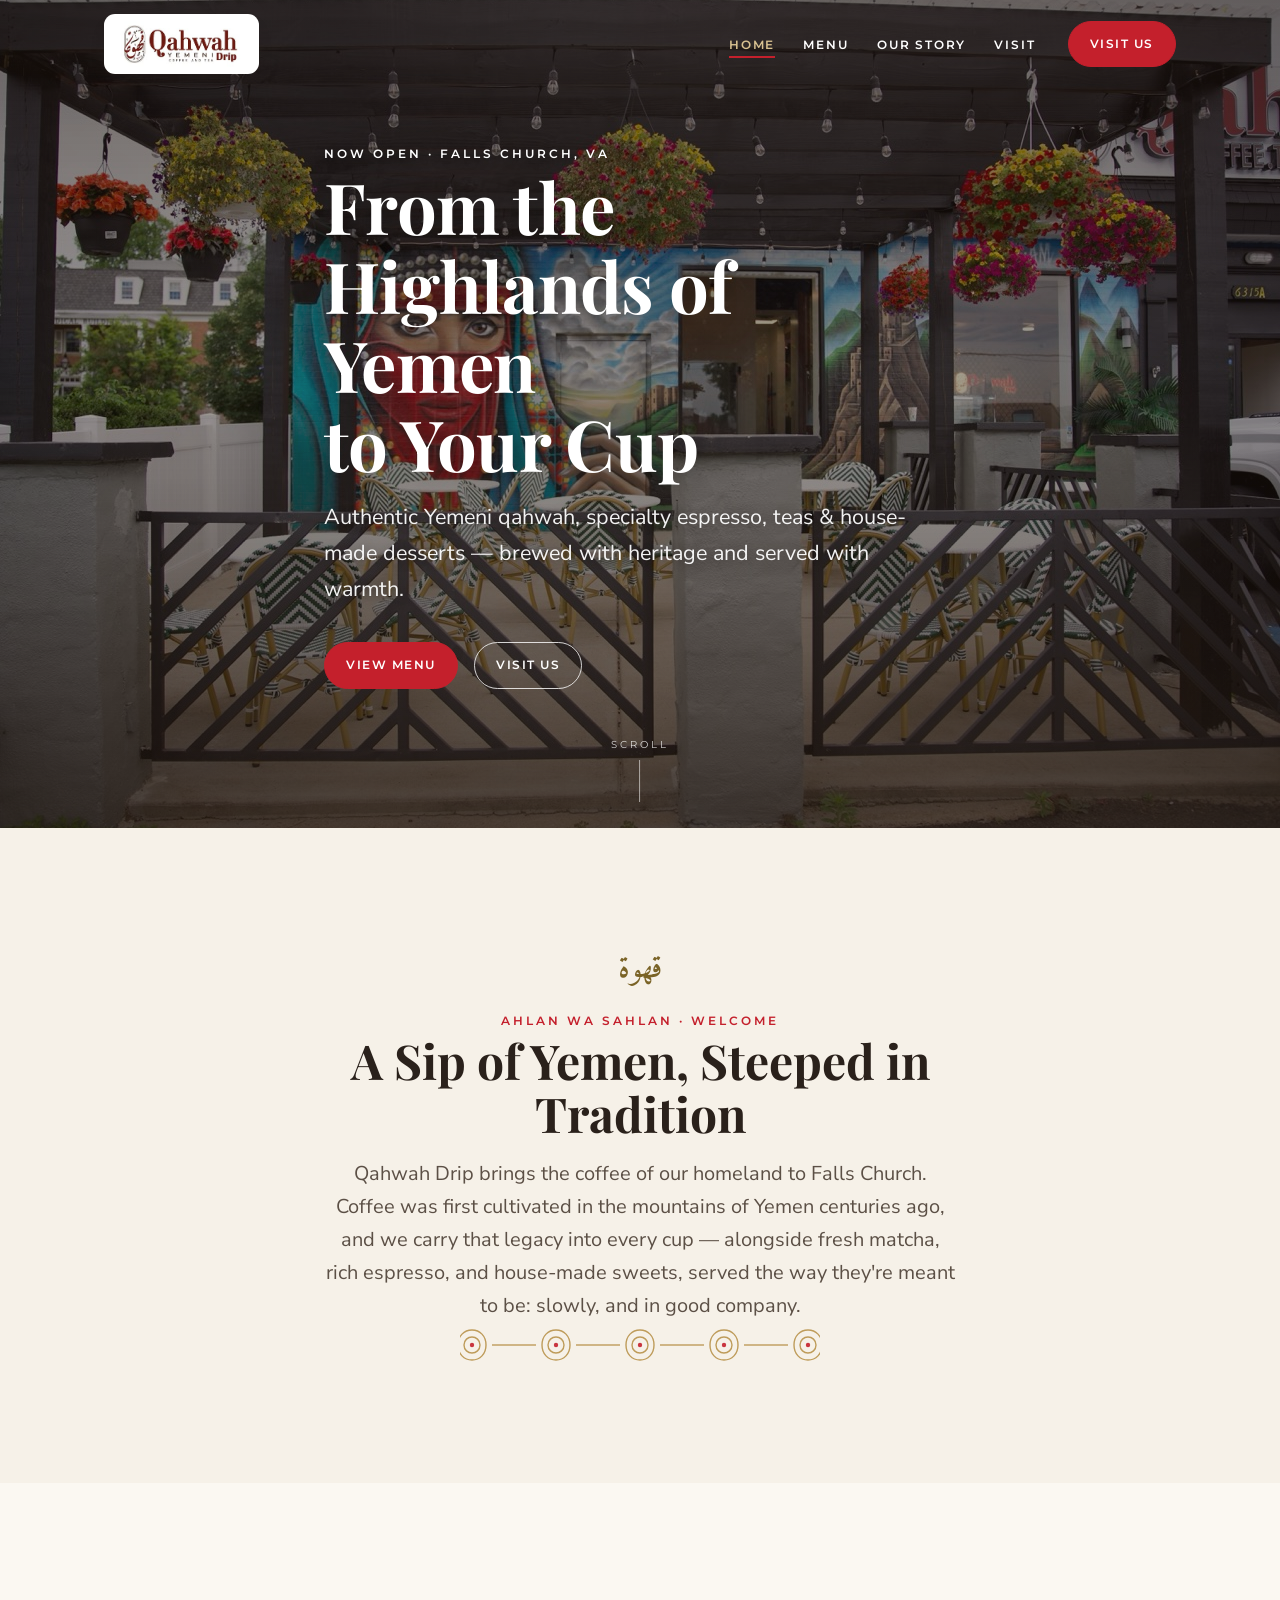
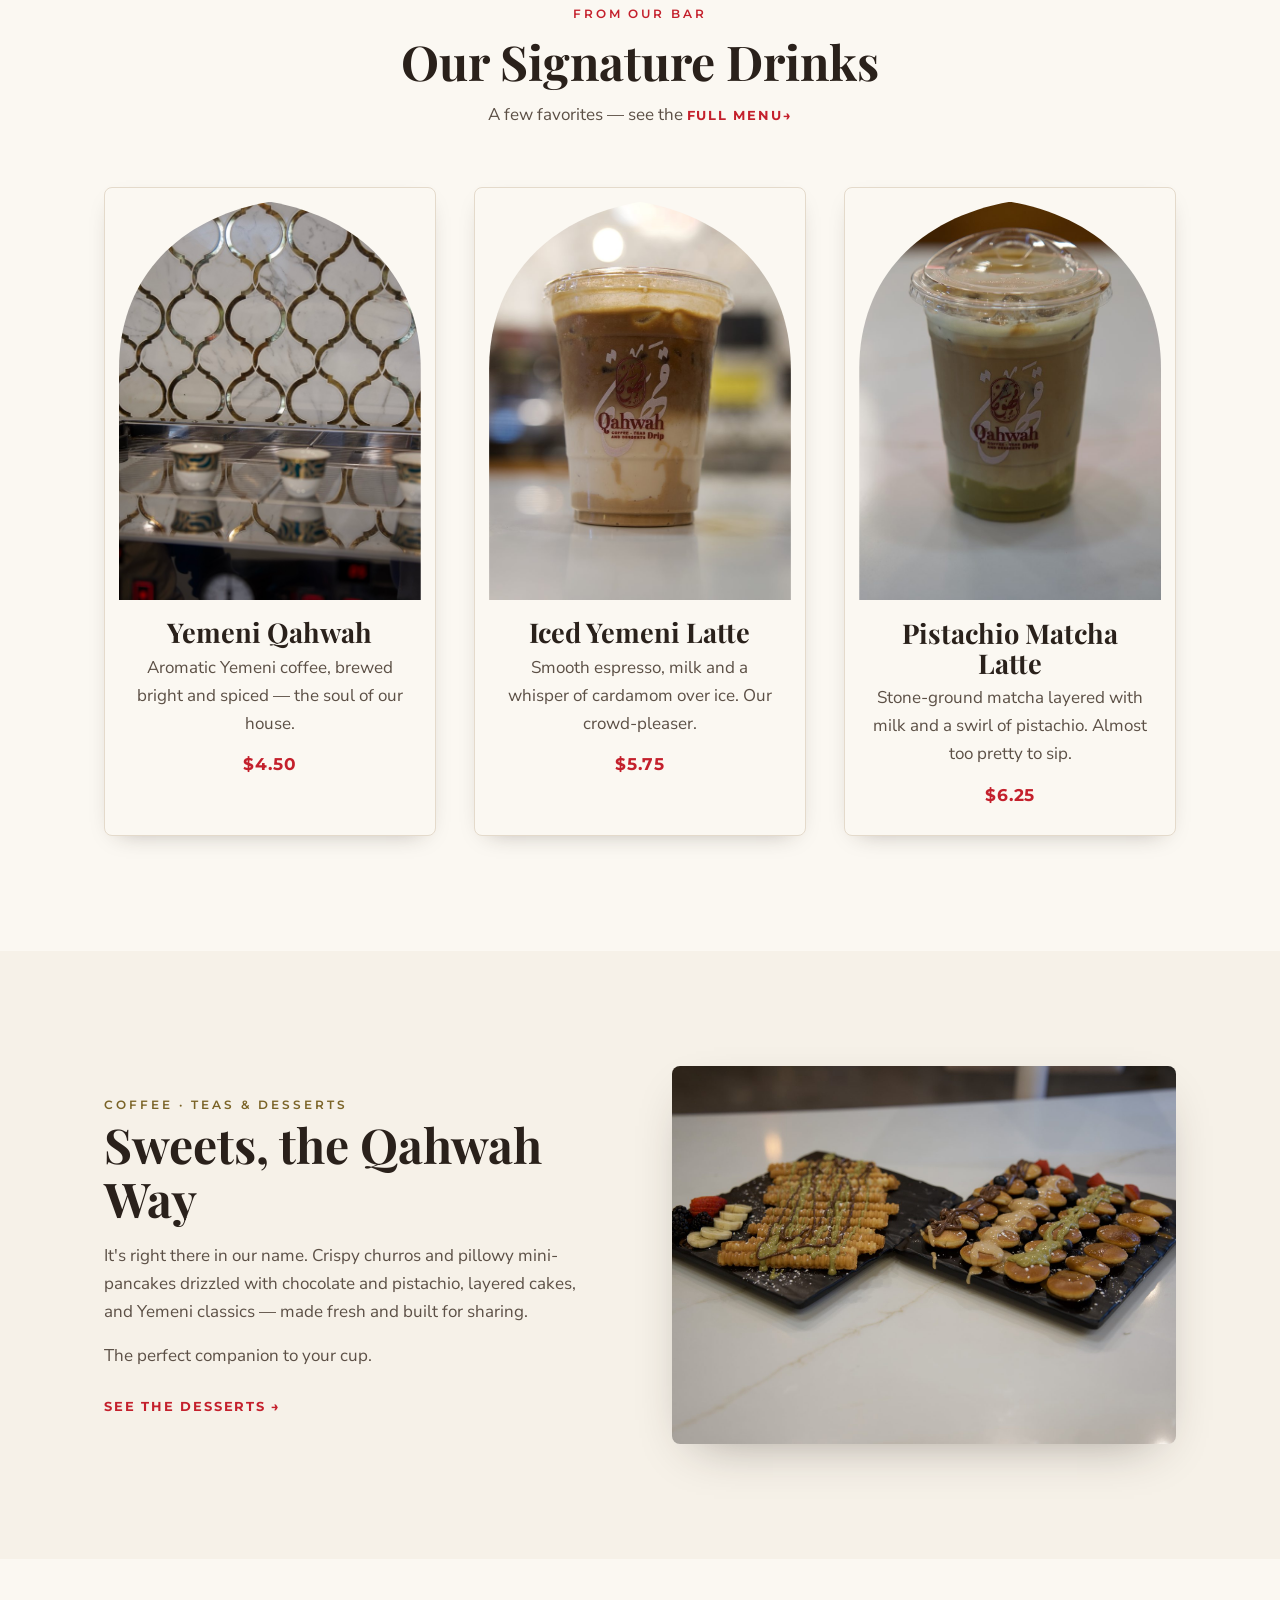
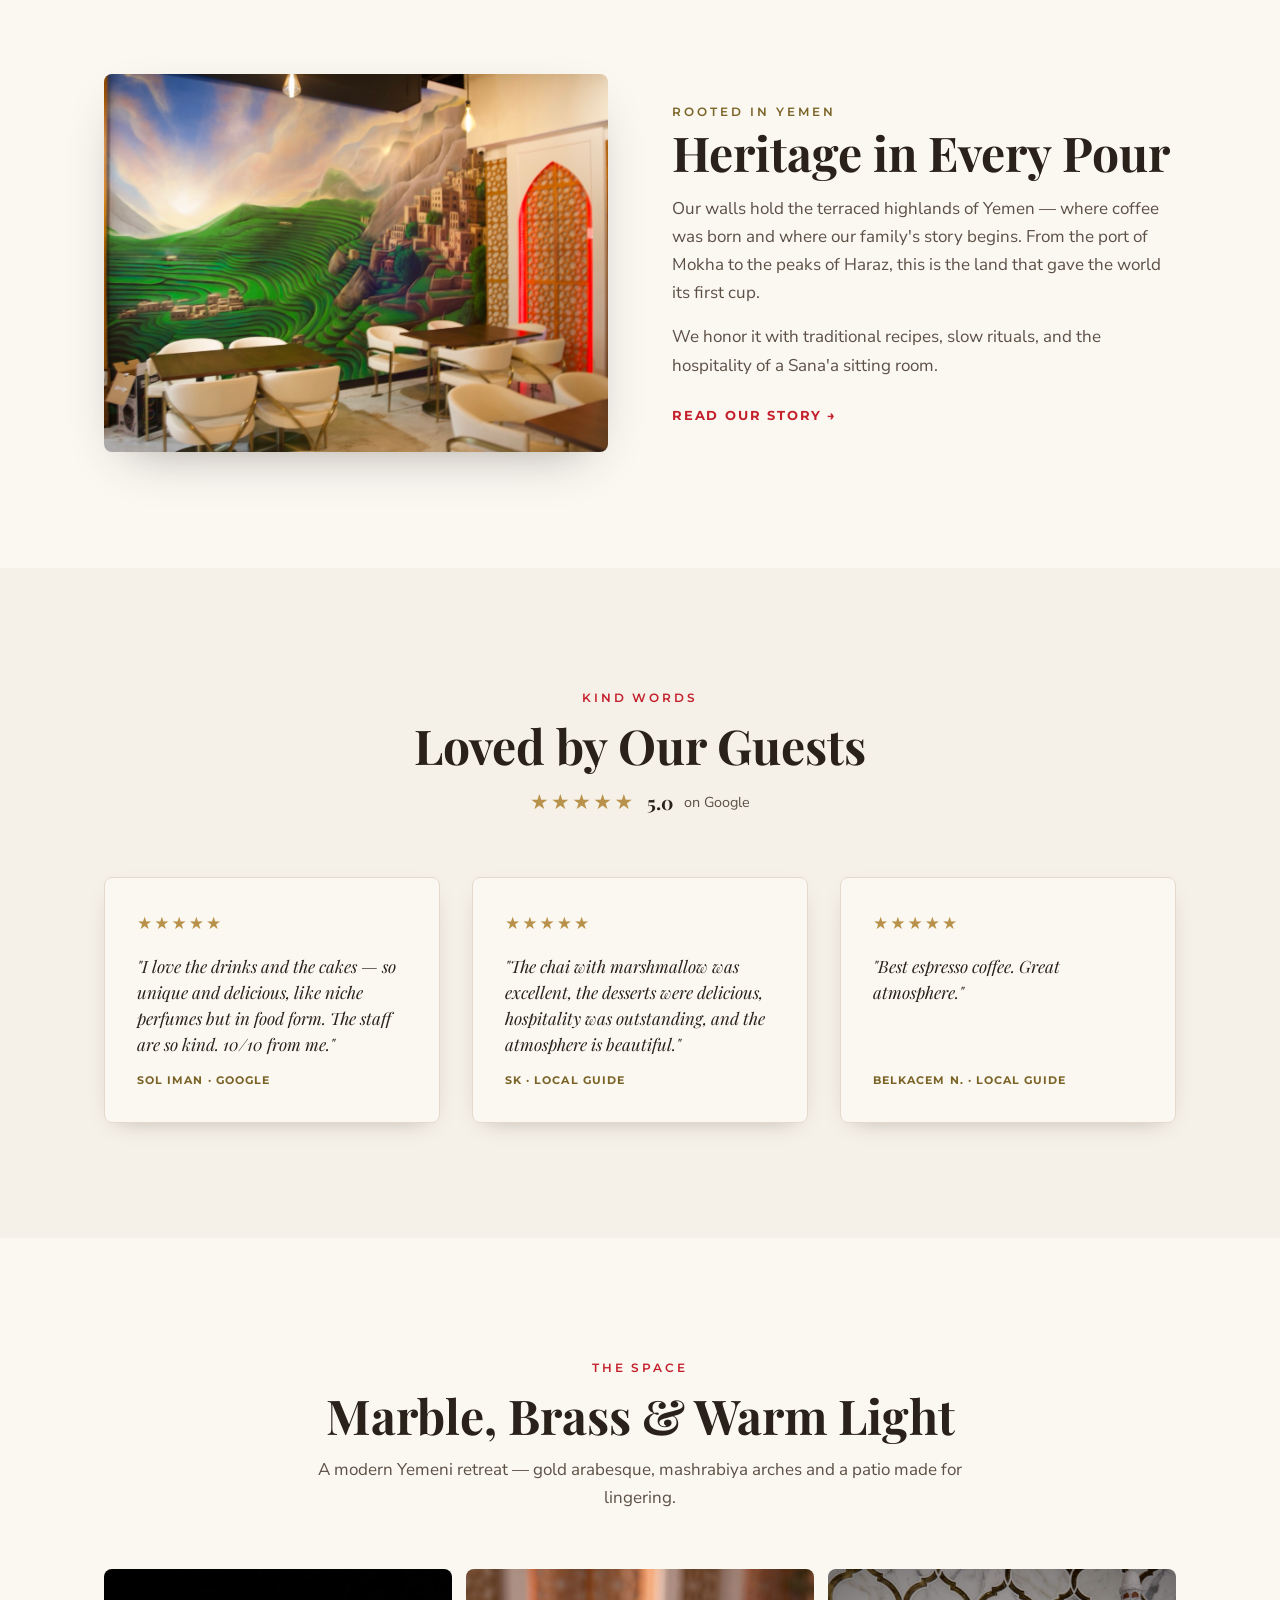
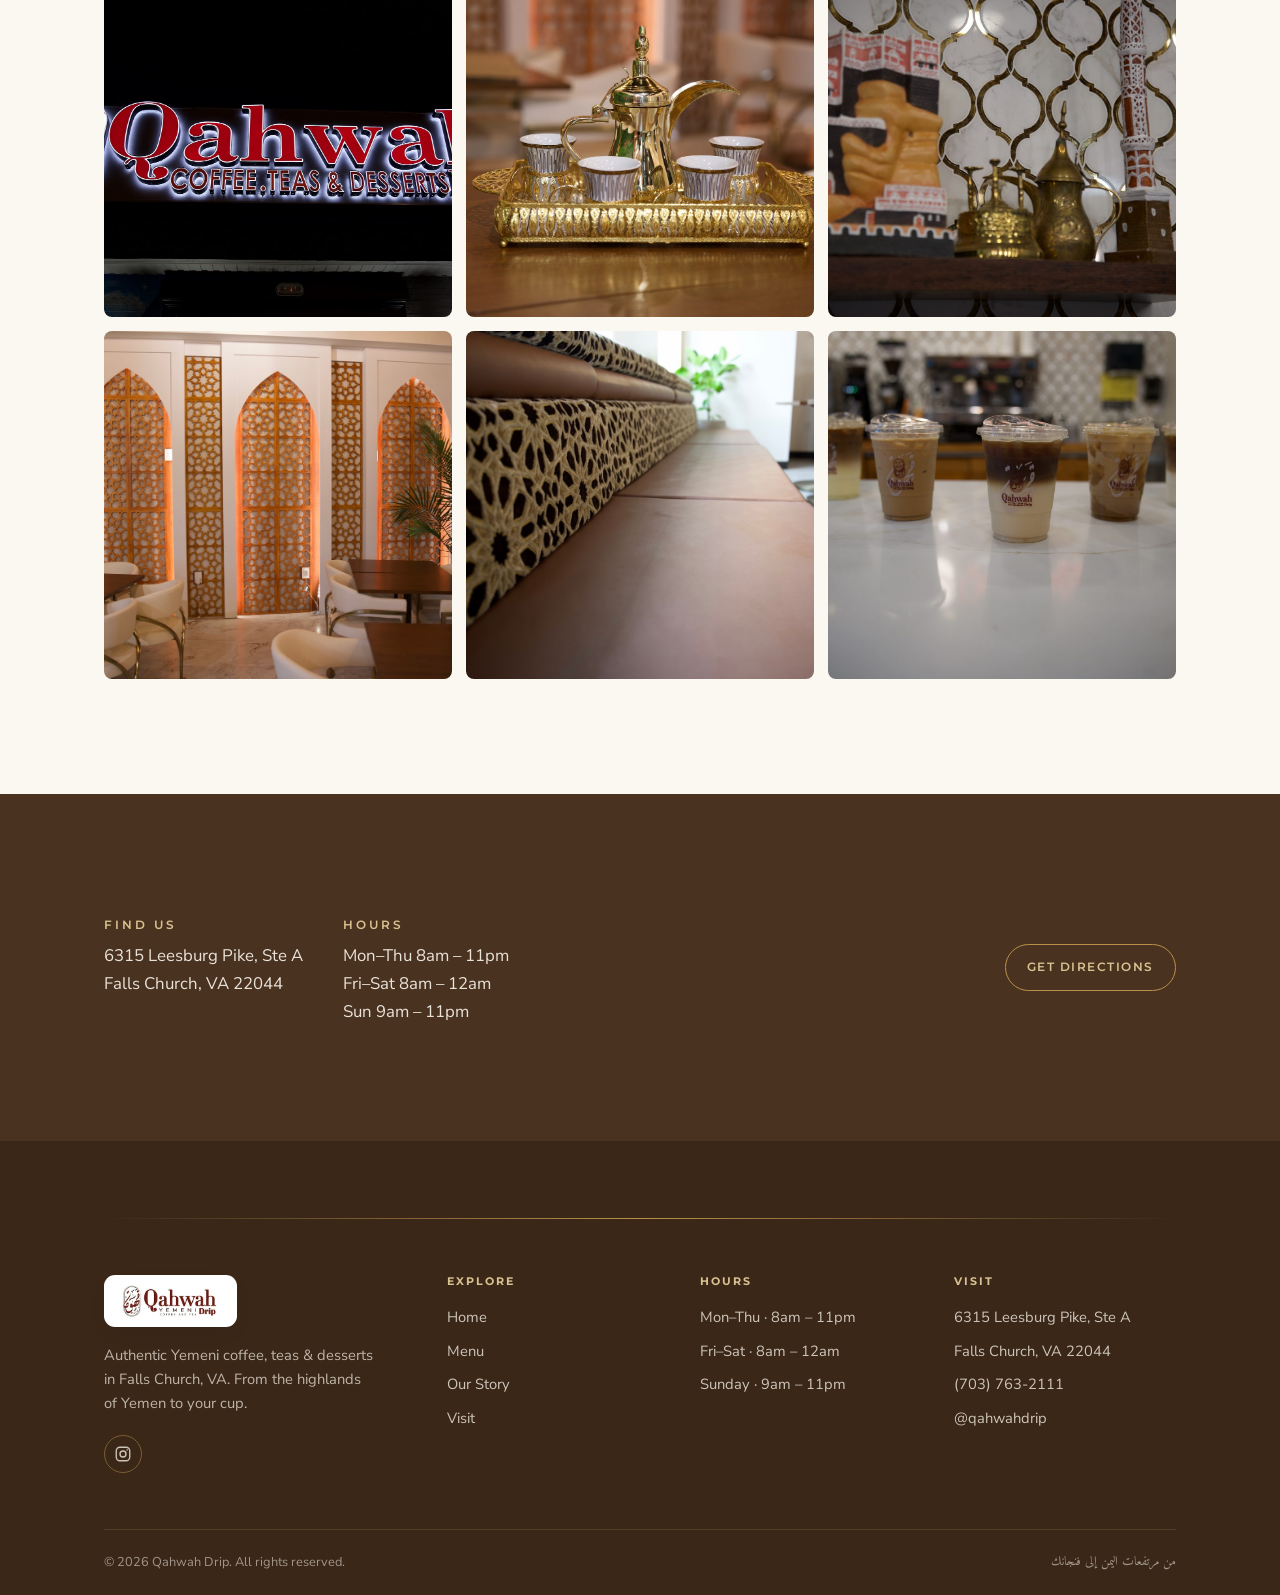
==== site/public/index.html @ 57fdcdf5 "SEO + AI-findability: JSON-LD (CafeOrCoffeeShop + reviews), OG/Twitter cards, sitemap.xml, robots.tx" ====
<!DOCTYPE html>
<html lang="en">
<head>
  <meta charset="UTF-8" />
  <meta name="viewport" content="width=device-width, initial-scale=1.0" />
  <title>Qahwah Drip — Authentic Yemeni Coffee · Falls Church, VA</title>
  <meta name="description" content="Qahwah Drip is an authentic Yemeni coffee house in Falls Church, VA — qahwah, qishr, specialty espresso, matcha, teas, and house-made desserts. Now open. Dine-in & takeout." />
  <link rel="canonical" href="https://qahwahdrip.com/" />
  <meta name="robots" content="index, follow, max-image-preview:large, max-snippet:-1" />
  <meta name="author" content="Qahwah Drip" />
  <meta name="theme-color" content="#C4202C" />
  <meta name="geo.region" content="US-VA" />
  <meta name="geo.placename" content="Falls Church" />
  <meta name="geo.position" content="38.870886;-77.155263" />
  <meta name="ICBM" content="38.870886, -77.155263" />
  <meta property="og:type" content="website" />
  <meta property="og:site_name" content="Qahwah Drip" />
  <meta property="og:locale" content="en_US" />
  <meta property="og:title" content="Qahwah Drip — Authentic Yemeni Coffee · Falls Church, VA" />
  <meta property="og:description" content="Authentic Yemeni qahwah, specialty espresso, matcha, teas and house-made desserts. Now open in Falls Church, VA — dine-in & takeout." />
  <meta property="og:url" content="https://qahwahdrip.com/" />
  <meta property="og:image" content="https://qahwahdrip.com/images/og-cover.jpg" />
  <meta property="og:image:width" content="1200" />
  <meta property="og:image:height" content="630" />
  <meta property="og:image:alt" content="Qahwah Drip — authentic Yemeni coffee, Falls Church, VA" />
  <meta name="twitter:card" content="summary_large_image" />
  <meta name="twitter:title" content="Qahwah Drip — Authentic Yemeni Coffee · Falls Church, VA" />
  <meta name="twitter:description" content="Authentic Yemeni qahwah, espresso, matcha, teas & house-made desserts. Now open in Falls Church, VA." />
  <meta name="twitter:image" content="https://qahwahdrip.com/images/og-cover.jpg" />
  <meta name="twitter:image:alt" content="Qahwah Drip — authentic Yemeni coffee, Falls Church, VA" />
  <link rel="manifest" href="site.webmanifest" />
  <link rel="apple-touch-icon" href="images/apple-touch-icon.png" />
  <script type="application/ld+json">
{
  "@type": "CafeOrCoffeeShop",
  "@id": "https://qahwahdrip.com/#business",
  "name": "Qahwah Drip",
  "alternateName": "Qahwah Drip — Coffee, Teas and Desserts",
  "description": "Authentic Yemeni coffee house in Falls Church, VA serving qahwah, qishr, specialty espresso, matcha, teas and house-made desserts.",
  "url": "https://qahwahdrip.com/",
  "image": [
    "https://qahwahdrip.com/images/og-cover.jpg",
    "https://qahwahdrip.com/images/new-latte.jpg",
    "https://qahwahdrip.com/images/exterior-mural.jpg"
  ],
  "logo": "https://qahwahdrip.com/images/icon-512.png",
  "telephone": "+1-703-763-2111",
  "priceRange": "$$",
  "servesCuisine": [
    "Yemeni",
    "Coffee",
    "Tea",
    "Desserts"
  ],
  "currenciesAccepted": "USD",
  "address": {
    "@type": "PostalAddress",
    "streetAddress": "6315 Leesburg Pike, Ste A",
    "addressLocality": "Falls Church",
    "addressRegion": "VA",
    "postalCode": "22044",
    "addressCountry": "US"
  },
  "geo": {
    "@type": "GeoCoordinates",
    "latitude": 38.870886,
    "longitude": -77.155263
  },
  "hasMap": "https://www.google.com/maps/place/Qahwah+drip/@38.870886,-77.1552632,17z",
  "openingHoursSpecification": [
    {
      "@type": "OpeningHoursSpecification",
      "dayOfWeek": [
        "Monday",
        "Tuesday",
        "Wednesday",
        "Thursday"
      ],
      "opens": "08:00",
      "closes": "23:00"
    },
    {
      "@type": "OpeningHoursSpecification",
      "dayOfWeek": [
        "Friday",
        "Saturday"
      ],
      "opens": "08:00",
      "closes": "24:00"
    },
    {
      "@type": "OpeningHoursSpecification",
      "dayOfWeek": "Sunday",
      "opens": "09:00",
      "closes": "23:00"
    }
  ],
  "sameAs": [
    "https://www.instagram.com/qahwahdrip/"
  ],
  "hasMenu": "https://qahwahdrip.com/menu.html",
  "acceptsReservations": false,
  "areaServed": [
    "Falls Church, VA",
    "Arlington, VA",
    "Bailey's Crossroads, VA",
    "Washington, DC metro area"
  ],
  "aggregateRating": {
    "@type": "AggregateRating",
    "ratingValue": "5.0",
    "reviewCount": "4",
    "bestRating": "5"
  },
  "review": [
    {
      "@type": "Review",
      "author": {
        "@type": "Person",
        "name": "Sol Iman"
      },
      "reviewRating": {
        "@type": "Rating",
        "ratingValue": "5",
        "bestRating": "5"
      },
      "reviewBody": "I love the drinks and the cakes — so unique and delicious, like niche perfumes but in food form. The staff are so kind. 10/10 from me."
    },
    {
      "@type": "Review",
      "author": {
        "@type": "Person",
        "name": "SK"
      },
      "reviewRating": {
        "@type": "Rating",
        "ratingValue": "5",
        "bestRating": "5"
      },
      "reviewBody": "The chai with marshmallow was excellent, the desserts were delicious, hospitality was outstanding, and the atmosphere is beautiful."
    },
    {
      "@type": "Review",
      "author": {
        "@type": "Person",
        "name": "Belkacem N."
      },
      "reviewRating": {
        "@type": "Rating",
        "ratingValue": "5",
        "bestRating": "5"
      },
      "reviewBody": "Best espresso coffee. Great atmosphere."
    }
  ],
  "@context": "https://schema.org"
}
  </script>
  <link rel="preconnect" href="https://fonts.googleapis.com">
  <link rel="preconnect" href="https://fonts.gstatic.com" crossorigin>
  <link href="https://fonts.googleapis.com/css2?family=Playfair+Display:ital,wght@0,500;0,700;0,800;1,500&family=Nunito+Sans:wght@400;600;700&family=Montserrat:wght@600;700&family=Amiri:wght@400;700&display=swap" rel="stylesheet">
  <link rel="icon" type="image/png" href="images/favicon.png" />
  <link rel="stylesheet" href="css/styles.css" />
</head>
<body>
  <a class="skip-link" href="#main">Skip to content</a>

  <!-- arch clip-path -->
  <svg width="0" height="0" aria-hidden="true" style="position:absolute">
    <defs>
      <clipPath id="archClip" clipPathUnits="objectBoundingBox">
        <path d="M0,1 L0,0.42 C0,0.19 0.2,0.04 0.5,0 C0.8,0.04 1,0.19 1,0.42 L1,1 Z" />
      </clipPath>
    </defs>
  </svg>

  <header class="site-header">
    <div class="container site-header__inner">
      <a class="brand" href="index.html" aria-label="Qahwah Drip home">
        <img class="brand-logo" src="images/logo.png" alt="Qahwah Drip — Yemeni Coffee and Tea" />
      </a>
      <nav class="nav" aria-label="Primary">
        <button class="nav__toggle" aria-label="Open menu" aria-expanded="false" aria-controls="primary-nav"><span></span><span></span><span></span></button>
        <ul class="nav__links" id="primary-nav">
          <li><a href="index.html" aria-current="page">Home</a></li>
          <li><a href="menu.html">Menu</a></li>
          <li><a href="story.html">Our Story</a></li>
          <li><a href="visit.html">Visit</a></li>
        </ul>
        <a class="btn btn--primary" href="visit.html">Visit Us</a>
      </nav>
    </div>
  </header>
  <div class="nav-scrim"></div>

  <main id="main" tabindex="-1">
    <!-- Hero -->
    <section class="hero">
      <div class="hero__media"><img src="images/exterior-mural.jpg" alt="Qahwah Drip's covered patio with a Yemeni mural of a woman in a red veil beside a mountain village" /></div>
      <div class="container hero__content">
        <span class="kicker kicker--light">Now Open · Falls Church, VA</span>
        <h1>From the Highlands of Yemen<br>to Your Cup</h1>
        <p>Authentic Yemeni qahwah, specialty espresso, teas &amp; house-made desserts — brewed with heritage and served with warmth.</p>
        <div class="hero__actions">
          <a class="btn btn--primary" href="menu.html">View Menu</a>
          <a class="btn btn--light" href="visit.html">Visit Us</a>
        </div>
      </div>
      <div class="scrollcue">Scroll</div>
    </section>

    <!-- Intro -->
    <section class="section section--marble">
      <div class="container intro reveal">
        <span class="arabic" lang="ar" dir="rtl">قهوة</span>
        <span class="kicker">Ahlan wa Sahlan · Welcome</span>
        <h2>A Sip of Yemen, Steeped in Tradition</h2>
        <p class="lede">Qahwah Drip brings the coffee of our homeland to Falls Church. Coffee was first cultivated in the mountains of Yemen centuries ago, and we carry that legacy into every cup — alongside fresh matcha, rich espresso, and house-made sweets, served the way they're meant to be: slowly, and in good company.</p>
        <hr class="divider divider--center" />
      </div>
    </section>

    <!-- Signature drinks -->
    <section class="section section--linen">
      <div class="container">
        <div class="sec-head reveal">
          <span class="kicker">From Our Bar</span>
          <h2>Our Signature Drinks</h2>
          <p>A few favorites — see the <a class="textlink" href="menu.html" style="display:inline">full menu</a></p>
        </div>
        <div class="cards">
          <article class="card reveal">
            <div class="card__media"><img class="arch" src="images/qahwah-cups.jpg" alt="Traditional handleless Yemeni qahwah cups on the brass-lattice marble wall" /></div>
            <div class="card__body">
              <h3>Yemeni Qahwah</h3>
              <p>Aromatic Yemeni coffee, brewed bright and spiced — the soul of our house.</p>
              <div class="card__price">$4.50</div>
            </div>
          </article>
          <article class="card reveal">
            <div class="card__media"><img class="arch" src="images/new-latte.jpg" alt="Iced Yemeni latte in a Qahwah Drip cup at the espresso bar" /></div>
            <div class="card__body">
              <h3>Iced Yemeni Latte</h3>
              <p>Smooth espresso, milk and a whisper of cardamom over ice. Our crowd-pleaser.</p>
              <div class="card__price">$5.75</div>
            </div>
          </article>
          <article class="card reveal">
            <div class="card__media"><img class="arch" src="images/new-matcha.jpg" alt="Layered iced pistachio matcha latte in a Qahwah Drip cup" /></div>
            <div class="card__body">
              <h3>Pistachio Matcha Latte</h3>
              <p>Stone-ground matcha layered with milk and a swirl of pistachio. Almost too pretty to sip.</p>
              <div class="card__price">$6.25</div>
            </div>
          </article>
        </div>
      </div>
    </section>

    <!-- Desserts feature -->
    <section class="section section--marble">
      <div class="container split split--reverse">
        <div class="split__media framed reveal"><img src="images/dessert-spread.jpg" alt="Crispy churros and mini Yemeni pancakes drizzled with chocolate and pistachio, with fresh fruit" /></div>
        <div class="split__body reveal">
          <span class="kicker kicker--brass">Coffee · Teas &amp; Desserts</span>
          <h2>Sweets, the Qahwah Way</h2>
          <p>It's right there in our name. Crispy churros and pillowy mini-pancakes drizzled with chocolate and pistachio, layered cakes, and Yemeni classics — made fresh and built for sharing.</p>
          <p>The perfect companion to your cup.</p>
          <a class="textlink" href="menu.html#desserts">See the desserts</a>
        </div>
      </div>
    </section>

    <!-- Heritage teaser -->
    <section class="section section--linen">
      <div class="container split">
        <div class="split__media framed reveal"><img src="images/mountain-mural.jpg" alt="Hand-painted mural of a green terraced Yemeni mountain village" /></div>
        <div class="split__body reveal">
          <span class="kicker kicker--brass">Rooted in Yemen</span>
          <h2>Heritage in Every Pour</h2>
          <p>Our walls hold the terraced highlands of Yemen — where coffee was born and where our family's story begins. From the port of Mokha to the peaks of Haraz, this is the land that gave the world its first cup.</p>
          <p>We honor it with traditional recipes, slow rituals, and the hospitality of a Sana'a sitting room.</p>
          <a class="textlink" href="story.html">Read our story</a>
        </div>
      </div>
    </section>

    <!-- Reviews -->
    <section class="section section--marble">
      <div class="container">
        <div class="sec-head reveal">
          <span class="kicker">Kind Words</span>
          <h2>Loved by Our Guests</h2>
          <div class="rating-line"><span class="stars">★★★★★</span><b>5.0</b><span>on Google</span></div>
        </div>
        <div class="reviews">
          <figure class="review reveal">
            <div class="review__stars">★★★★★</div>
            <blockquote class="review__text">"I love the drinks and the cakes — so unique and delicious, like niche perfumes but in food form. The staff are so kind. 10/10 from me."</blockquote>
            <figcaption class="review__who">Sol Iman · Google</figcaption>
          </figure>
          <figure class="review reveal">
            <div class="review__stars">★★★★★</div>
            <blockquote class="review__text">"The chai with marshmallow was excellent, the desserts were delicious, hospitality was outstanding, and the atmosphere is beautiful."</blockquote>
            <figcaption class="review__who">SK · Local Guide</figcaption>
          </figure>
          <figure class="review reveal">
            <div class="review__stars">★★★★★</div>
            <blockquote class="review__text">"Best espresso coffee. Great atmosphere."</blockquote>
            <figcaption class="review__who">Belkacem N. · Local Guide</figcaption>
          </figure>
        </div>
      </div>
    </section>

    <!-- The Space gallery -->
    <section class="section section--linen">
      <div class="container">
        <div class="sec-head reveal">
          <span class="kicker">The Space</span>
          <h2>Marble, Brass &amp; Warm Light</h2>
          <p>A modern Yemeni retreat — gold arabesque, mashrabiya arches and a patio made for lingering.</p>
        </div>
        <div class="gallery gallery--six reveal">
          <a href="images/storefront-sign.jpg"><img src="images/storefront-sign.jpg" alt="The illuminated Qahwah Drip storefront sign at night" loading="lazy" /></a>
          <a href="images/dallah-arches.jpg"><img src="images/dallah-arches.jpg" alt="A gold dallah coffee pot and cups on an ornate tray before mashrabiya arches" loading="lazy" /></a>
          <a href="images/heritage-shelf.jpg"><img src="images/heritage-shelf.jpg" alt="Clay models of Sana'a tower-houses and brass dallahs on the brass-lattice marble wall" loading="lazy" /></a>
          <a href="images/arches.jpg"><img src="images/arches.jpg" alt="White mashrabiya arch panels and marble interior" loading="lazy" /></a>
          <a href="images/banquette.jpg"><img src="images/banquette.jpg" alt="Leather banquette with Islamic geometric upholstery" loading="lazy" /></a>
          <a href="images/drinks-lineup.jpg"><img src="images/drinks-lineup.jpg" alt="A lineup of Qahwah Drip iced drinks on the marble counter" loading="lazy" /></a>
        </div>
      </div>
    </section>

    <!-- Visit CTA -->
    <section class="section band--walnut">
      <div class="container cta-band">
        <div class="cta-band__info">
          <div class="item">
            <span class="kicker">Find Us</span>
            <p>6315 Leesburg Pike, Ste A<br>Falls Church, VA 22044</p>
          </div>
          <div class="item">
            <span class="kicker">Hours</span>
            <p>Mon–Thu 8am – 11pm<br>Fri–Sat 8am – 12am<br>Sun 9am – 11pm</p>
          </div>
        </div>
        <a class="btn btn--brass" href="https://www.google.com/maps/dir/?api=1&amp;destination=6315%20Leesburg%20Pike%20Ste%20A%2C%20Falls%20Church%2C%20VA%2022044" target="_blank" rel="noopener">Get Directions</a>
      </div>
    </section>
  </main>

  <!-- Footer -->
  <footer class="site-footer">
    <div class="container">
      <div class="brass-rule"></div>
      <div class="footer-grid">
        <div class="footer-brand">
          <a class="brand" href="index.html" aria-label="Qahwah Drip home"><img class="brand-logo brand-logo--footer" src="images/logo.png" alt="Qahwah Drip — Yemeni Coffee and Tea" /></a>
          <p>Authentic Yemeni coffee, teas &amp; desserts in Falls Church, VA. From the highlands of Yemen to your cup.</p>
          <div class="socials">
            <a href="https://www.instagram.com/qahwahdrip/" target="_blank" rel="noopener" aria-label="Qahwah Drip on Instagram"><svg viewBox="0 0 24 24" fill="none" stroke="currentColor" stroke-width="1.8" aria-hidden="true"><rect x="3" y="3" width="18" height="18" rx="5"/><circle cx="12" cy="12" r="4"/><circle cx="17.5" cy="6.5" r="1" fill="currentColor" stroke="none"/></svg></a>
          </div>
        </div>
        <div>
          <h3>Explore</h3>
          <ul>
            <li><a href="index.html">Home</a></li>
            <li><a href="menu.html">Menu</a></li>
            <li><a href="story.html">Our Story</a></li>
            <li><a href="visit.html">Visit</a></li>
          </ul>
        </div>
        <div>
          <h3>Hours</h3>
          <ul>
            <li>Mon–Thu · 8am – 11pm</li>
            <li>Fri–Sat · 8am – 12am</li>
            <li>Sunday · 9am – 11pm</li>
          </ul>
        </div>
        <div>
          <h3>Visit</h3>
          <ul>
            <li>6315 Leesburg Pike, Ste A</li>
            <li>Falls Church, VA 22044</li>
            <li><a href="tel:+17037632111">(703) 763-2111</a></li>
            <li><a href="https://www.instagram.com/qahwahdrip/" target="_blank" rel="noopener">@qahwahdrip</a></li>
          </ul>
        </div>
      </div>
      <div class="footer-bottom">
        <span>© <span data-year>2026</span> Qahwah Drip. All rights reserved.</span>
        <span class="arabic" lang="ar" dir="rtl">من مرتفعات اليمن إلى فنجانك</span>
      </div>
    </div>
  </footer>

  <script src="js/main.js"></script>
</body>
</html>
---- site/public/css/styles.css ----
/* ===========================================================================
   Qahwah Drip — Heritage Design System
   Scarlet + Brass + Marble + Walnut · Playfair Display / Nunito Sans / Montserrat
   =========================================================================== */

:root {
  /* Brand palette */
  --red:        #C4202C;   /* Qahwah Red — primary */
  --red-deep:   #9E1822;
  --brass:      #B8924A;   /* Brass Gold — decorative borders/lattice/rules only */
  --brass-text: #7A6326;   /* darker brass that passes WCAG AA on light surfaces */
  --brass-soft: #D9C291;
  --green:      #2E6B43;   /* Highland Green — tertiary accent */
  --marble:     #F6F1E8;   /* primary background */
  --linen:      #FBF8F2;   /* raised surfaces */
  --walnut:     #4A3220;   /* deep wood */
  --walnut-2:   #3A2718;
  --camel:      #B98A5E;   /* leather warmth */
  --ink:        #2A211B;   /* primary text */
  --ink-soft:   #5C5046;   /* secondary text */
  --line:       #E4DACB;   /* hairline on light */

  /* Type */
  --serif:  "Playfair Display", Georgia, serif;
  --sans:   "Nunito Sans", system-ui, -apple-system, sans-serif;
  --label:  "Montserrat", system-ui, sans-serif;
  --arabic: "Amiri", "Playfair Display", serif;

  /* Layout */
  --maxw: 1200px;
  --gutter: clamp(20px, 5vw, 64px);
  --radius: 8px;
  --shadow: 0 18px 50px -24px rgba(42, 33, 27, .45);
  --shadow-sm: 0 8px 24px -14px rgba(42, 33, 27, .4);
  --header-h: 88px;
}

/* ---------- Reset & base ---------- */
*, *::before, *::after { box-sizing: border-box; }
* { margin: 0; }
html { scroll-behavior: smooth; -webkit-text-size-adjust: 100%; }
body {
  font-family: var(--sans);
  color: var(--ink);
  background: var(--marble);
  line-height: 1.65;
  font-size: 17px;
  -webkit-font-smoothing: antialiased;
  overflow-x: hidden;
}
img { display: block; max-width: 100%; height: auto; }
a { color: inherit; text-decoration: none; }
h1, h2, h3, h4 { font-family: var(--serif); font-weight: 700; line-height: 1.12; color: var(--ink); }
h1 { font-size: clamp(2.4rem, 6vw, 4.4rem); letter-spacing: -.01em; }
h2 { font-size: clamp(1.9rem, 4vw, 3rem); }
h3 { font-size: clamp(1.3rem, 2.4vw, 1.7rem); }
p  { color: var(--ink-soft); }
::selection { background: var(--red); color: #fff; }
[lang="ar"] { direction: rtl; unicode-bidi: isolate; }

.container { width: 100%; max-width: var(--maxw); margin-inline: auto; padding-inline: var(--gutter); }
.section { padding-block: clamp(64px, 9vw, 130px); }
.section--marble { background: var(--marble); }
.section--linen  { background: var(--linen); }
.arabic { font-family: var(--arabic); }

/* Accessible focus for keyboard users */
:focus-visible { outline: 2px solid var(--brass); outline-offset: 3px; border-radius: 2px; }
.hero :focus-visible, .pagehero :focus-visible, .band--walnut :focus-visible,
.band--scarlet :focus-visible, .nav__links :focus-visible, .site-footer :focus-visible {
  outline-color: #fff;
}

/* Skip link */
.skip-link {
  position: absolute; left: 12px; top: -60px; z-index: 200;
  background: var(--red); color: #fff; padding: .7em 1.2em; border-radius: var(--radius);
  font-family: var(--label); font-weight: 700; letter-spacing: .08em; font-size: .8rem;
  transition: top .2s ease;
}
.skip-link:focus { top: 12px; }

/* eyebrow / kicker label */
.kicker {
  font-family: var(--label);
  text-transform: uppercase;
  letter-spacing: .26em;
  font-size: .72rem;
  font-weight: 600;
  color: var(--red);
  display: inline-block;
}
.kicker--brass { color: var(--brass-text); }
.kicker--light { color: #fff; text-shadow: 0 2px 10px rgba(0,0,0,.6); }

.lede { font-size: clamp(1.05rem, 1.6vw, 1.25rem); color: var(--ink-soft); }

/* ---------- Buttons ---------- */
.btn {
  --bg: var(--red); --fg: #fff; --bd: var(--red);
  font-family: var(--label);
  font-weight: 600;
  text-transform: uppercase;
  letter-spacing: .12em;
  font-size: .78rem;
  display: inline-flex; align-items: center; gap: .55em;
  padding: .95em 1.7em;
  border-radius: 999px;
  background: var(--bg); color: var(--fg);
  border: 1.5px solid var(--bd);
  cursor: pointer;
  transition: transform .2s ease, box-shadow .2s ease, background .2s ease, color .2s ease;
}
.btn:hover { transform: translateY(-2px); box-shadow: 0 12px 26px -12px rgba(196,32,44,.6); }
.btn--primary { --bg: var(--red); --fg: #fff; --bd: var(--red); }
.btn--primary:hover { background: var(--red-deep); border-color: var(--red-deep); }
.btn--light { --bg: transparent; --fg: #fff; --bd: rgba(255,255,255,.8); }
.btn--light:hover { background: #fff; color: var(--ink); box-shadow: none; }
.btn--brass { --bg: transparent; --fg: var(--brass-soft); --bd: var(--brass); }
.btn--brass:hover { background: var(--brass); color: var(--walnut-2); box-shadow: none; }

/* ---------- Header / Nav ---------- */
.site-header {
  position: fixed; inset: 0 0 auto 0; z-index: 100;
  height: var(--header-h);
  display: flex; align-items: center;
  transition: background .35s ease, box-shadow .35s ease, height .35s ease;
}
.site-header__inner { display: flex; align-items: center; justify-content: space-between; width: 100%; }
.brand { display: inline-flex; align-items: center; gap: .6rem; font-family: var(--serif); font-weight: 800; font-size: 1.5rem; color: #fff; transition: color .35s; }
.brand-logo { height: 60px; width: auto; display: block; background: #fff; border-radius: 11px; padding: 7px 16px; box-shadow: var(--shadow-sm); }
.brand-logo--footer { height: 52px; }
.brand__mark { font-family: var(--arabic); color: var(--red); font-size: 1.5rem; background: #fff; width: 2.1rem; height: 2.1rem; border-radius: 50%; display: grid; place-items: center; box-shadow: var(--shadow-sm); }
.brand small { font-family: var(--label); text-transform: uppercase; letter-spacing: .2em; font-size: .5rem; opacity: .8; display:block; line-height:1; }
.nav { display: flex; align-items: center; gap: clamp(1rem, 2.5vw, 2.4rem); }
.nav__links { display: flex; gap: clamp(1rem, 2.2vw, 2.1rem); list-style: none; padding: 0; }
.nav__links a {
  font-family: var(--label); text-transform: uppercase; letter-spacing: .15em;
  font-size: .76rem; font-weight: 600; color: #fff; position: relative; padding: .3em 0;
  transition: color .25s;
}
.nav__links a::after { content:""; position:absolute; left:0; bottom:-2px; height:2px; width:0; background: var(--red); transition: width .25s ease; }
.nav__links a:hover::after, .nav__links a:focus-visible::after, .nav__links a[aria-current="page"]::after { width: 100%; }
.nav__links a[aria-current="page"] { color: var(--brass-soft); }

/* solid state on scroll / inner pages */
.site-header.is-solid { background: rgba(246,241,232,.94); backdrop-filter: blur(10px); box-shadow: 0 1px 0 var(--line), 0 10px 30px -22px rgba(42,33,27,.5); }
.site-header.is-solid .brand { color: var(--ink); }
.site-header.is-solid .nav__links a { color: var(--ink); }
.site-header.is-solid .nav__links a[aria-current="page"] { color: var(--red); }

.nav-scrim { display: none; }
.nav__toggle { display: none; background: none; border: 0; cursor: pointer; width: 30px; height: 22px; position: relative; }
.nav__toggle span { position:absolute; left:0; right:0; height:2px; background: currentColor; transition: .3s; color:#fff; }
.site-header.is-solid .nav__toggle span { background: var(--ink); }
.nav__toggle span:nth-child(1){ top:0 } .nav__toggle span:nth-child(2){ top:10px } .nav__toggle span:nth-child(3){ top:20px }

/* ---------- Pointed-arch image frame ---------- */
.arch { -webkit-clip-path: url(#archClip); clip-path: url(#archClip); }
/* Graceful fallback where the SVG clip-path isn't honored */
@supports not (clip-path: url("#archClip")) {
  .arch { border-radius: 48% 48% var(--radius) var(--radius) / 26% 26% var(--radius) var(--radius); }
}

/* ---------- Brass arabesque divider ---------- */
.divider {
  height: 46px; border: 0; margin: 0;
  background-repeat: repeat-x; background-position: center; background-size: auto 42px;
  background-image: url("data:image/svg+xml,%3Csvg xmlns='http://www.w3.org/2000/svg' width='84' height='42' viewBox='0 0 84 42'%3E%3Cg fill='none' stroke='%23B8924A' stroke-width='1.4'%3E%3Cpath d='M0 21h22'/%3E%3Cpath d='M62 21h22'/%3E%3Cpath d='M42 6c8 0 14 6 14 15s-6 15-14 15-14-6-14-15 6-15 14-15z'/%3E%3Cpath d='M42 13c4 0 8 3 8 8s-4 8-8 8-8-3-8-8 4-8 8-8z'/%3E%3C/g%3E%3Ccircle cx='42' cy='21' r='2.2' fill='%23C4202C'/%3E%3C/svg%3E");
  opacity: .9;
}
.divider--center { max-width: 360px; margin-inline: auto; }

/* ---------- Hero ---------- */
.hero { position: relative; min-height: 92vh; display: grid; align-items: center; color: #fff; isolation: isolate; }
.hero__media { position: absolute; inset: 0; z-index: -2; overflow: hidden; }
.hero__media img { width: 100%; height: 100%; object-fit: cover; animation: heroZoom 18s ease-out forwards; }
@keyframes heroZoom { from { transform: scale(1.12); } to { transform: scale(1); } }
.hero::after { content:""; position:absolute; inset:0; z-index:-1;
  background: linear-gradient(180deg, rgba(30,20,13,.66) 0%, rgba(30,20,13,.42) 45%, rgba(30,20,13,.78) 100%); }
.hero__content { max-width: 760px; }
.hero h1 { color: #fff; text-shadow: 0 2px 30px rgba(0,0,0,.4); }
.hero p { color: rgba(255,255,255,.94); font-size: clamp(1.05rem, 1.8vw, 1.35rem); margin-top: 1.1rem; max-width: 600px; text-shadow: 0 1px 12px rgba(0,0,0,.45); }
.hero__actions { display: flex; flex-wrap: wrap; gap: 1rem; margin-top: 2.2rem; }
.scrollcue { position:absolute; bottom: 26px; left:50%; transform: translateX(-50%); color:#fff; opacity:.8; font-family:var(--label); font-size:.62rem; letter-spacing:.3em; text-transform:uppercase; display:flex; flex-direction:column; align-items:center; gap:.5rem; }
.scrollcue::after { content:""; width:1px; height:42px; background:rgba(255,255,255,.7); animation: cue 1.8s ease-in-out infinite; }
@keyframes cue { 0%,100%{ transform: scaleY(.4); transform-origin: top; opacity:.4 } 50%{ transform: scaleY(1); opacity:1 } }

/* slim page hero (inner pages) */
.pagehero { position: relative; min-height: 56vh; display: grid; align-items: center; color:#fff; isolation:isolate; }
.pagehero__media { position:absolute; inset:0; z-index:-2; overflow:hidden; }
.pagehero__media img { width:100%; height:100%; object-fit:cover; }
.pagehero::after { content:""; position:absolute; inset:0; z-index:-1; background: linear-gradient(180deg, rgba(30,20,13,.55), rgba(30,20,13,.72)); }
.pagehero h1 { color:#fff; text-shadow: 0 2px 24px rgba(0,0,0,.4); }
.pagehero p { color: rgba(255,255,255,.92); margin-top:.6rem; text-shadow: 0 1px 12px rgba(0,0,0,.45); }

/* ---------- Intro strip ---------- */
.intro { text-align:center; max-width: 760px; margin-inline:auto; }
.intro .arabic { color: var(--brass-text); font-size: 2rem; display:block; margin-bottom: .6rem; }
.intro h2 { margin-bottom: 1rem; }

/* ---------- Section heading block ---------- */
.sec-head { text-align:center; max-width: 680px; margin: 0 auto clamp(2.4rem,5vw,3.6rem); }
.sec-head h2 { margin-top:.5rem; }
.sec-head p { margin-top: .8rem; }

/* ---------- Signature cards ---------- */
.cards { display: grid; grid-template-columns: repeat(3, 1fr); gap: clamp(1.4rem, 3vw, 2.6rem); }
.card { background: var(--linen); border-radius: var(--radius); overflow: hidden; box-shadow: var(--shadow-sm); border: 1px solid var(--line);
  transition: transform .25s ease, box-shadow .25s ease; display:flex; flex-direction:column; }
.card:hover { transform: translateY(-6px); box-shadow: var(--shadow); }
.card__media { aspect-ratio: 4/5; overflow: hidden; padding: 14px 14px 0; }
.card__media img { width:100%; height:100%; object-fit: cover; object-position: center; }
.card__body { padding: 1.1rem 1.5rem 1.6rem; text-align:center; }
.card__body h3 { margin-bottom:.35rem; }
.card__price { font-family: var(--label); font-weight:700; color: var(--red); margin-top:.8rem; letter-spacing:.05em; }
.card__price span { color: var(--ink-soft); font-weight:600; font-size:.82em; }

/* ---------- Editorial split ---------- */
.split { display:grid; grid-template-columns: 1fr 1fr; gap: clamp(2rem, 5vw, 5rem); align-items:center; }
.split--reverse .split__media { order: 2; }
.split__media { position: relative; }
.split__media img { width:100%; aspect-ratio: 4/3; object-fit: cover; border-radius: var(--radius); box-shadow: var(--shadow); }
.split__media.is-arch { filter: drop-shadow(0 18px 34px rgba(42,33,27,.4)); }
.split__media.is-arch img { aspect-ratio: 3/4; box-shadow: none; border-radius: 0; }
.split__body h2 { margin-bottom: 1rem; }
.split__body p + p { margin-top: 1rem; }
.split__body .btn, .split__body .textlink { margin-top: 1.6rem; }
.textlink { font-family: var(--label); text-transform:uppercase; letter-spacing:.14em; font-weight:700; font-size:.8rem; color: var(--red); display:inline-flex; gap:.4em; align-items:center; }
.textlink::after { content:"→"; transition: transform .25s; }
.textlink:hover::after { transform: translateX(5px); }

/* brass frame accent on media */
.split__media.framed::after { content:""; position:absolute; right:-16px; bottom:-16px; width:60%; height:60%; border:1.5px solid var(--brass); border-radius: var(--radius); z-index:-1; }

/* ---------- Gallery ---------- */
.gallery { display:grid; grid-template-columns: repeat(4, 1fr); gap: 14px; }
.gallery a { display:block; overflow:hidden; border-radius: var(--radius); }
.gallery img { width:100%; height:100%; aspect-ratio: 1/1; object-fit: cover; transition: transform .5s ease; }
.gallery a:hover img, .gallery a:focus-visible img { transform: scale(1.06); }

/* ---------- Bands ---------- */
.band--walnut { background: var(--walnut); color: var(--marble); }
.band--walnut h2, .band--walnut h3 { color:#fff; }
.band--walnut p { color: rgba(246,241,232,.8); }
.band--scarlet { background: var(--red); color:#fff; text-align:center; }
.band--scarlet h2 { color:#fff; }
.band--scarlet p { color: rgba(255,255,255,.9); }

.cta-band { display:flex; flex-wrap:wrap; align-items:center; justify-content:space-between; gap: 2rem; }
.cta-band__info { display:flex; flex-wrap:wrap; gap: 2.5rem; }
.cta-band__info .item .kicker { color: var(--brass-soft); }
.cta-band__info .item p { color: rgba(246,241,232,.92); font-size:1.05rem; margin-top:.3rem; }

/* pull quote */
.pullquote { text-align:center; max-width: 880px; margin-inline:auto; }
.pullquote .arabic { font-size: 2.2rem; color: var(--brass-soft); display:block; margin-bottom:1rem; }
.pullquote blockquote { font-family: var(--serif); font-size: clamp(1.7rem, 3.4vw, 2.7rem); line-height:1.25; font-style: italic; }

/* values row */
.values { display:grid; grid-template-columns: repeat(3,1fr); gap: clamp(1.4rem,3vw,2.6rem); }
.values--two { grid-template-columns: repeat(2,1fr); max-width: 760px; margin-inline: auto; }
.value { text-align:center; }
.value__icon { width:54px; height:54px; margin: 0 auto 1rem; color: var(--green); }
.value h3 { font-size:1.2rem; margin-bottom:.4rem; }

/* ---------- Now-open badge ---------- */
.openpill { display:inline-flex; align-items:center; gap:.55em; font-family:var(--label); text-transform:uppercase; letter-spacing:.16em; font-size:.66rem; font-weight:700; color:#fff; background: var(--green); padding:.5em 1em; border-radius:999px; }
.openpill::before { content:""; width:8px; height:8px; border-radius:50%; background:#fff; box-shadow:0 0 0 3px rgba(255,255,255,.3); animation: pulse 2s ease-in-out infinite; }
@keyframes pulse { 0%,100%{ box-shadow:0 0 0 3px rgba(255,255,255,.3) } 50%{ box-shadow:0 0 0 6px rgba(255,255,255,.12) } }
.openpill--hero { background: rgba(46,107,67,.92); backdrop-filter: blur(4px); }

/* ---------- Reviews ---------- */
.rating-line { display:flex; align-items:center; justify-content:center; gap:.7rem; flex-wrap:wrap; margin-top:.8rem; }
.rating-line .stars { color: var(--brass); font-size:1.3rem; letter-spacing:.12em; }
.rating-line b { font-family:var(--serif); font-size:1.2rem; }
.rating-line span { color: var(--ink-soft); font-size:.9rem; }
.reviews { display:grid; grid-template-columns: repeat(3,1fr); gap: clamp(1.2rem,2.5vw,2rem); }
.review { background: var(--linen); border:1px solid var(--line); border-radius: var(--radius); padding: clamp(1.4rem,2.5vw,2rem); box-shadow: var(--shadow-sm); display:flex; flex-direction:column; gap:.9rem; }
.review__stars { color: var(--brass); letter-spacing:.12em; }
.review__text { font-family: var(--serif); font-style:italic; font-size:1.06rem; line-height:1.55; color: var(--ink); }
.review__who { font-family:var(--label); text-transform:uppercase; letter-spacing:.1em; font-size:.66rem; font-weight:700; color: var(--brass-text); margin-top:auto; }

/* ---------- Gallery 3-col variant ---------- */
.gallery--six { grid-template-columns: repeat(3,1fr); }

/* ---------- Menu page ---------- */
.menu-nav { position: sticky; top: var(--header-h); z-index: 40; background: rgba(246,241,232,.95); backdrop-filter: blur(8px); border-bottom:1px solid var(--line); }
.menu-nav ul { display:flex; flex-wrap:wrap; gap:.6rem; justify-content:center; list-style:none; padding: .9rem 0; margin:0; }
.menu-nav a { font-family:var(--label); text-transform:uppercase; letter-spacing:.12em; font-size:.72rem; font-weight:600; color:var(--ink-soft); padding:.5em 1.1em; border:1px solid var(--line); border-radius:999px; transition:.2s; }
.menu-nav a:hover { border-color: var(--red); color: var(--red); }
.menu-cat { margin-top: clamp(2.6rem,5vw,4rem); scroll-margin-top: calc(var(--header-h) + 96px); }
.menu-cat__head { text-align:center; margin-bottom: 2rem; }
.menu-cat__head .arabic { color: var(--brass-text); font-size:1.5rem; display:block; }
.menu-list { display:grid; grid-template-columns: 1fr 1fr; gap: .2rem 4rem; }
.menu-item { display:grid; grid-template-columns: 1fr auto; align-items:baseline; gap:.5rem; padding: 1rem 0; border-bottom:1px dashed var(--line); }
.menu-item__name { font-family: var(--serif); font-size:1.18rem; font-weight:700; }
.menu-item__name .arabic { color: var(--brass-text); font-size:1rem; margin-left:.4rem; font-weight:400; }
.menu-item__desc { font-size:.9rem; color: var(--ink-soft); grid-column:1/-1; margin-top:-.4rem; }
.menu-item__price { font-family: var(--label); font-weight:700; color: var(--red); white-space:nowrap; }
.menu-note { text-align:center; margin-top: 3rem; font-size:.85rem; color: var(--ink-soft); font-style:italic; }

.specialty { display:grid; grid-template-columns: 0.9fr 1.1fr; gap: clamp(1.5rem,4vw,3.5rem); align-items:center; background: var(--linen); border:1px solid var(--line); border-radius: var(--radius); overflow:hidden; box-shadow: var(--shadow-sm); }
.specialty img { width:100%; height:100%; object-fit:cover; aspect-ratio: 4/3; }
.specialty__body { padding: clamp(1.6rem,4vw,3rem) clamp(1.6rem,4vw,3rem) clamp(1.6rem,4vw,3rem) 0; }

/* ---------- Visit page ---------- */
.visit-grid { display:grid; grid-template-columns: 1fr 1.2fr; gap: clamp(2rem,4vw,3.5rem); align-items: stretch; }
.info-card { background: var(--linen); border:1px solid var(--line); border-radius: var(--radius); padding: clamp(1.6rem,3vw,2.6rem); box-shadow: var(--shadow-sm); position:relative; }
.info-card::after { content:""; position:absolute; inset:10px; border:1px solid var(--brass); border-radius: var(--radius); pointer-events:none; opacity:.4; }
.placeholder-note { font-size:.78rem; font-style:italic; color: var(--ink-soft); background: rgba(196,32,44,.06); border:1px dashed rgba(196,32,44,.3); border-radius: var(--radius); padding:.5em .8em; margin:.8rem 0 .4rem; position:relative; z-index:1; }
.info-row { display:flex; gap:1rem; padding: 1.1rem 0; border-bottom:1px solid var(--line); position:relative; z-index:1; }
.info-row:last-child { border-bottom:0; }
.info-row__icon { color: var(--red); flex:0 0 auto; width:22px; }
.info-row__label { font-family:var(--label); text-transform:uppercase; letter-spacing:.16em; font-size:.66rem; color: var(--brass-text); font-weight:700; }
.hours { width:100%; border-collapse:collapse; }
.hours td { padding:.32rem 0; font-size:.95rem; }
.hours td:last-child { text-align:right; color: var(--ink); font-weight:600; }
.hours tr.today td { color: var(--red); font-weight:700; }
.hours tr.today td:first-child::after { content:" · Today"; color: var(--green); font-weight:700; font-size:.8em; }
.map { border-radius: var(--radius); overflow:hidden; min-height: 340px; position:relative; background: #e9e3d6; box-shadow: var(--shadow-sm); display:grid; place-items:center; height:100%; }
.map iframe { width:100%; height:100%; border:0; position:absolute; inset:0; z-index:2; }
.map__placeholder { text-align:center; color: var(--ink-soft); padding:2rem; z-index:0; display:block; }
a.map__placeholder { transition: color .2s; }
a.map__placeholder:hover .textlink { color: var(--red-deep); }
.map__pin { color: var(--red); width:40px; height:40px; margin:0 auto .6rem; }

/* ---------- Forms ---------- */
.form { display:grid; gap: 1.1rem; }
.form .row2 { display:grid; grid-template-columns:1fr 1fr; gap:1.1rem; }
.field label { font-family:var(--label); text-transform:uppercase; letter-spacing:.14em; font-size:.66rem; font-weight:700; color: var(--ink-soft); display:block; margin-bottom:.4rem; }
.field input, .field textarea { width:100%; padding:.85em 1em; border:1px solid var(--line); border-radius: var(--radius); background:#fff; font-family:var(--sans); font-size:1rem; color:var(--ink); transition: border-color .2s, box-shadow .2s; }
.field input:focus, .field textarea:focus { outline:0; border-color: var(--red); box-shadow: 0 0 0 3px rgba(196,32,44,.12); }
.field textarea { resize: vertical; min-height: 130px; }

/* ---------- Footer ---------- */
.site-footer { background: var(--walnut-2); color: rgba(246,241,232,.78); padding-top: clamp(3rem,6vw,5rem); }
.site-footer .brass-rule { height:1px; background: linear-gradient(90deg, transparent, var(--brass), transparent); margin-bottom: clamp(2.4rem,5vw,3.5rem); }
.footer-grid { display:grid; grid-template-columns: 1.4fr 1fr 1fr 1fr; gap: 2rem; }
.site-footer h3 { font-family:var(--label); text-transform:uppercase; letter-spacing:.18em; font-size:.7rem; color: var(--brass-soft); margin-bottom:1.1rem; font-weight:700; }
.site-footer a { color: rgba(246,241,232,.78); transition:.2s; }
.site-footer a:hover { color:#fff; }
.site-footer ul { list-style:none; padding:0; display:grid; gap:.6rem; font-size:.92rem; }
.footer-brand .brand { color:#fff; margin-bottom:1rem; }
.footer-brand p { color: rgba(246,241,232,.7); font-size:.92rem; max-width: 30ch; }
.socials { display:flex; gap:.8rem; margin-top:1.2rem; }
.socials a { width:38px; height:38px; border:1px solid rgba(184,146,74,.5); border-radius:50%; display:grid; place-items:center; transition:.2s; }
.socials a:hover { background: var(--brass); border-color: var(--brass); color: var(--walnut-2); }
.socials svg { width:18px; height:18px; }
.footer-note { font-size:.78rem; color: rgba(246,241,232,.5); margin-top:1rem; font-style:italic; }
.footer-bottom { margin-top: clamp(2.4rem,5vw,3.5rem); border-top:1px solid rgba(184,146,74,.22); padding: 1.4rem 0; display:flex; justify-content:space-between; flex-wrap:wrap; gap:.6rem; font-size:.8rem; color: rgba(246,241,232,.55); }

/* ---------- Reveal on scroll ---------- */
.reveal { opacity:0; transform: translateY(26px); transition: opacity .7s ease, transform .7s ease; }
.reveal.is-visible { opacity:1; transform:none; }
@media (prefers-reduced-motion: reduce) {
  .reveal { opacity:1; transform:none; transition:none; }
  .hero__media img { animation: none; }
  html { scroll-behavior: auto; }
}

/* ---------- Responsive ---------- */
@media (max-width: 980px) {
  .footer-grid { grid-template-columns: 1fr 1fr; }
  .gallery { grid-template-columns: repeat(2,1fr); }
}
@media (max-width: 820px) {
  .nav__toggle { display:block; z-index:120; }
  .nav__links {
    position: fixed; inset: 0 0 0 auto; width: min(78vw, 340px);
    background: var(--walnut-2); flex-direction: column; justify-content:center;
    padding: 3rem; gap: 1.6rem; transform: translateX(100%); visibility: hidden;
    transition: transform .35s ease, visibility .35s ease;
    box-shadow: -20px 0 60px -30px rgba(0,0,0,.6);
  }
  body.nav-open .nav__links { transform: translateX(0); visibility: visible; }
  .nav__links a, .site-header.is-solid .nav__links a { color:#fff; font-size:1rem; }
  .nav .btn { display:none; }
  .nav-scrim { display:block; position:fixed; inset:0; background:rgba(20,13,8,.5); z-index:110; opacity:0; pointer-events:none; transition:opacity .35s ease; }
  body.nav-open .nav-scrim { opacity:1; pointer-events:auto; }
  .cards { grid-template-columns: 1fr; max-width: 420px; margin-inline:auto; }
  .split { grid-template-columns: 1fr; }
  .split--reverse .split__media { order: 0; }
  .split__media.is-arch img { aspect-ratio: 4/3; }
  .menu-list { grid-template-columns: 1fr; gap:0 0; }
  .specialty { grid-template-columns: 1fr; }
  .specialty__body { padding: 0 1.6rem 2rem; }
  .visit-grid { grid-template-columns: 1fr; }
  .form .row2 { grid-template-columns: 1fr; }
  .values { grid-template-columns: 1fr; max-width: 360px; margin-inline:auto; }
  .cta-band { flex-direction: column; align-items:flex-start; }
  .reviews { grid-template-columns: 1fr; max-width: 460px; margin-inline:auto; }
  .gallery--six { grid-template-columns: repeat(2,1fr); }
}
@media (max-width: 480px) {
  .gallery { grid-template-columns: 1fr 1fr; }
  .hero { min-height: 86vh; }
  .brand-logo { height: 46px; padding: 6px 12px; }
}
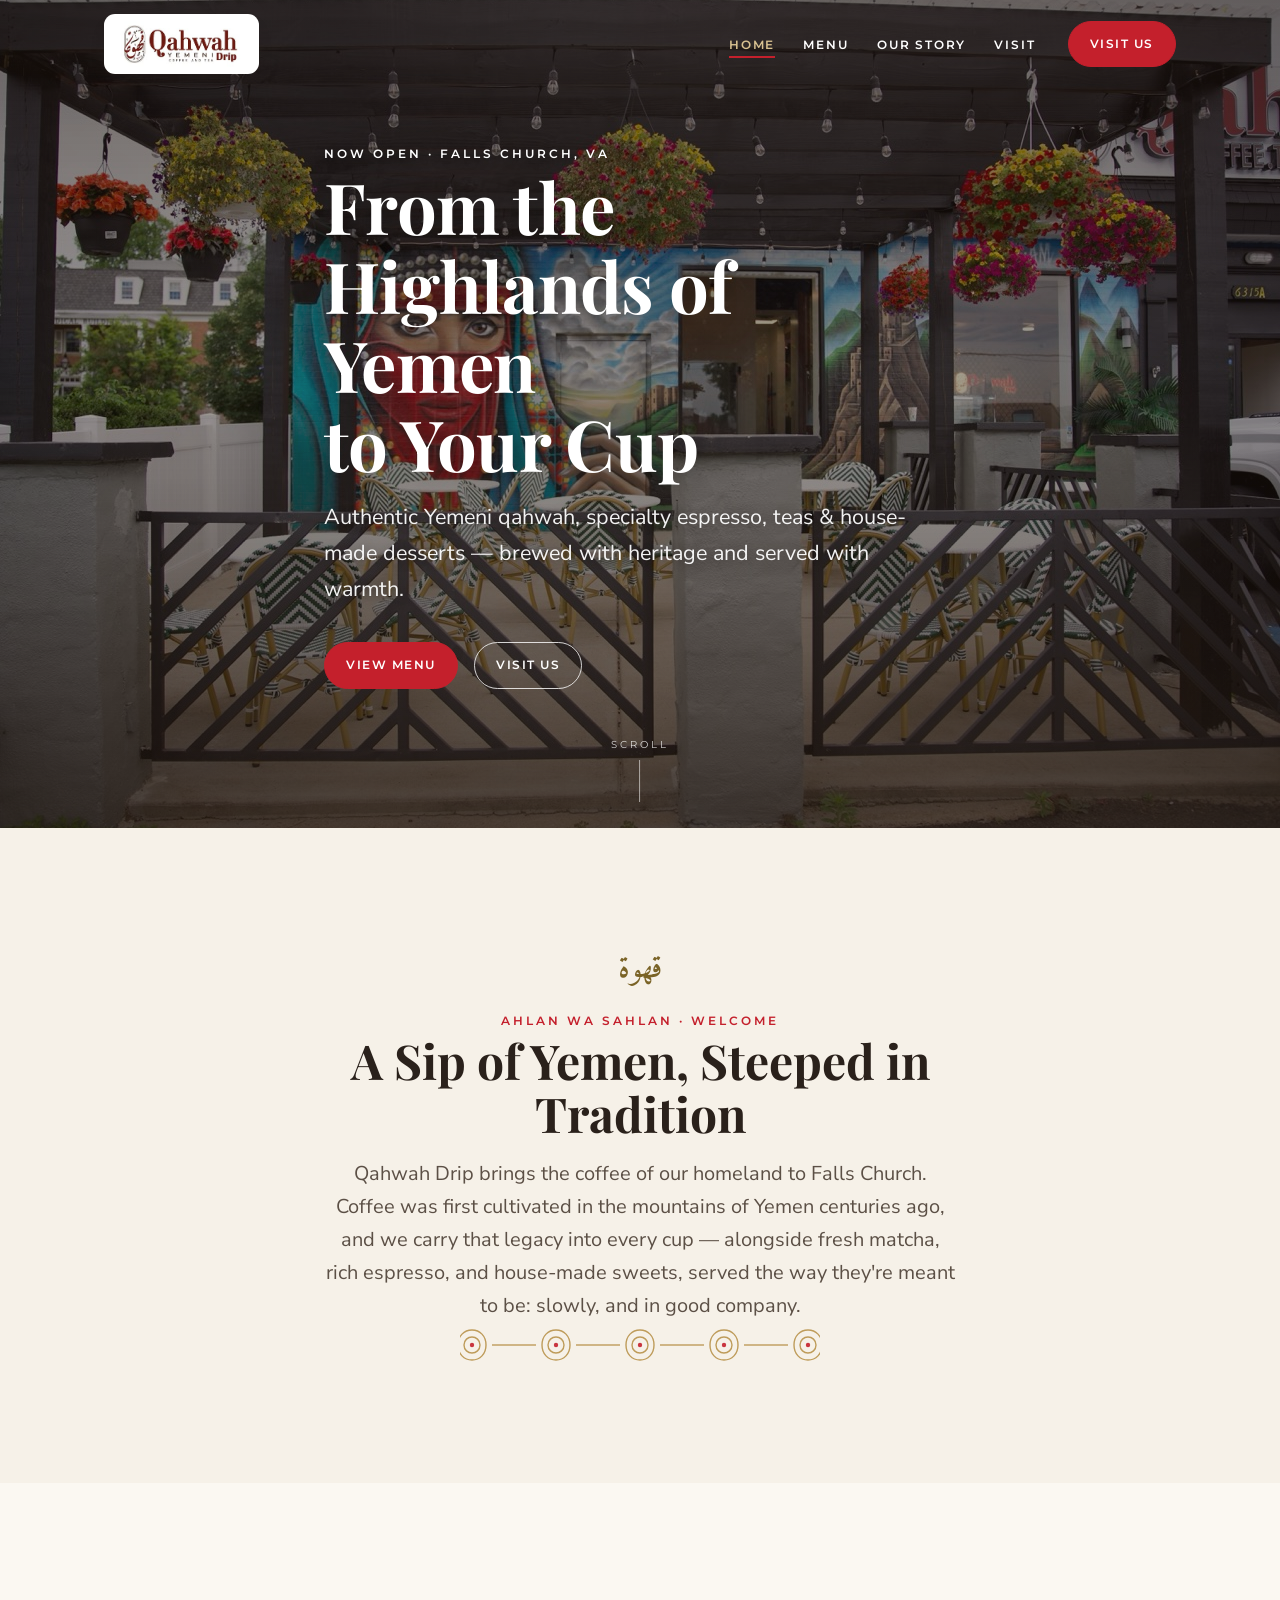
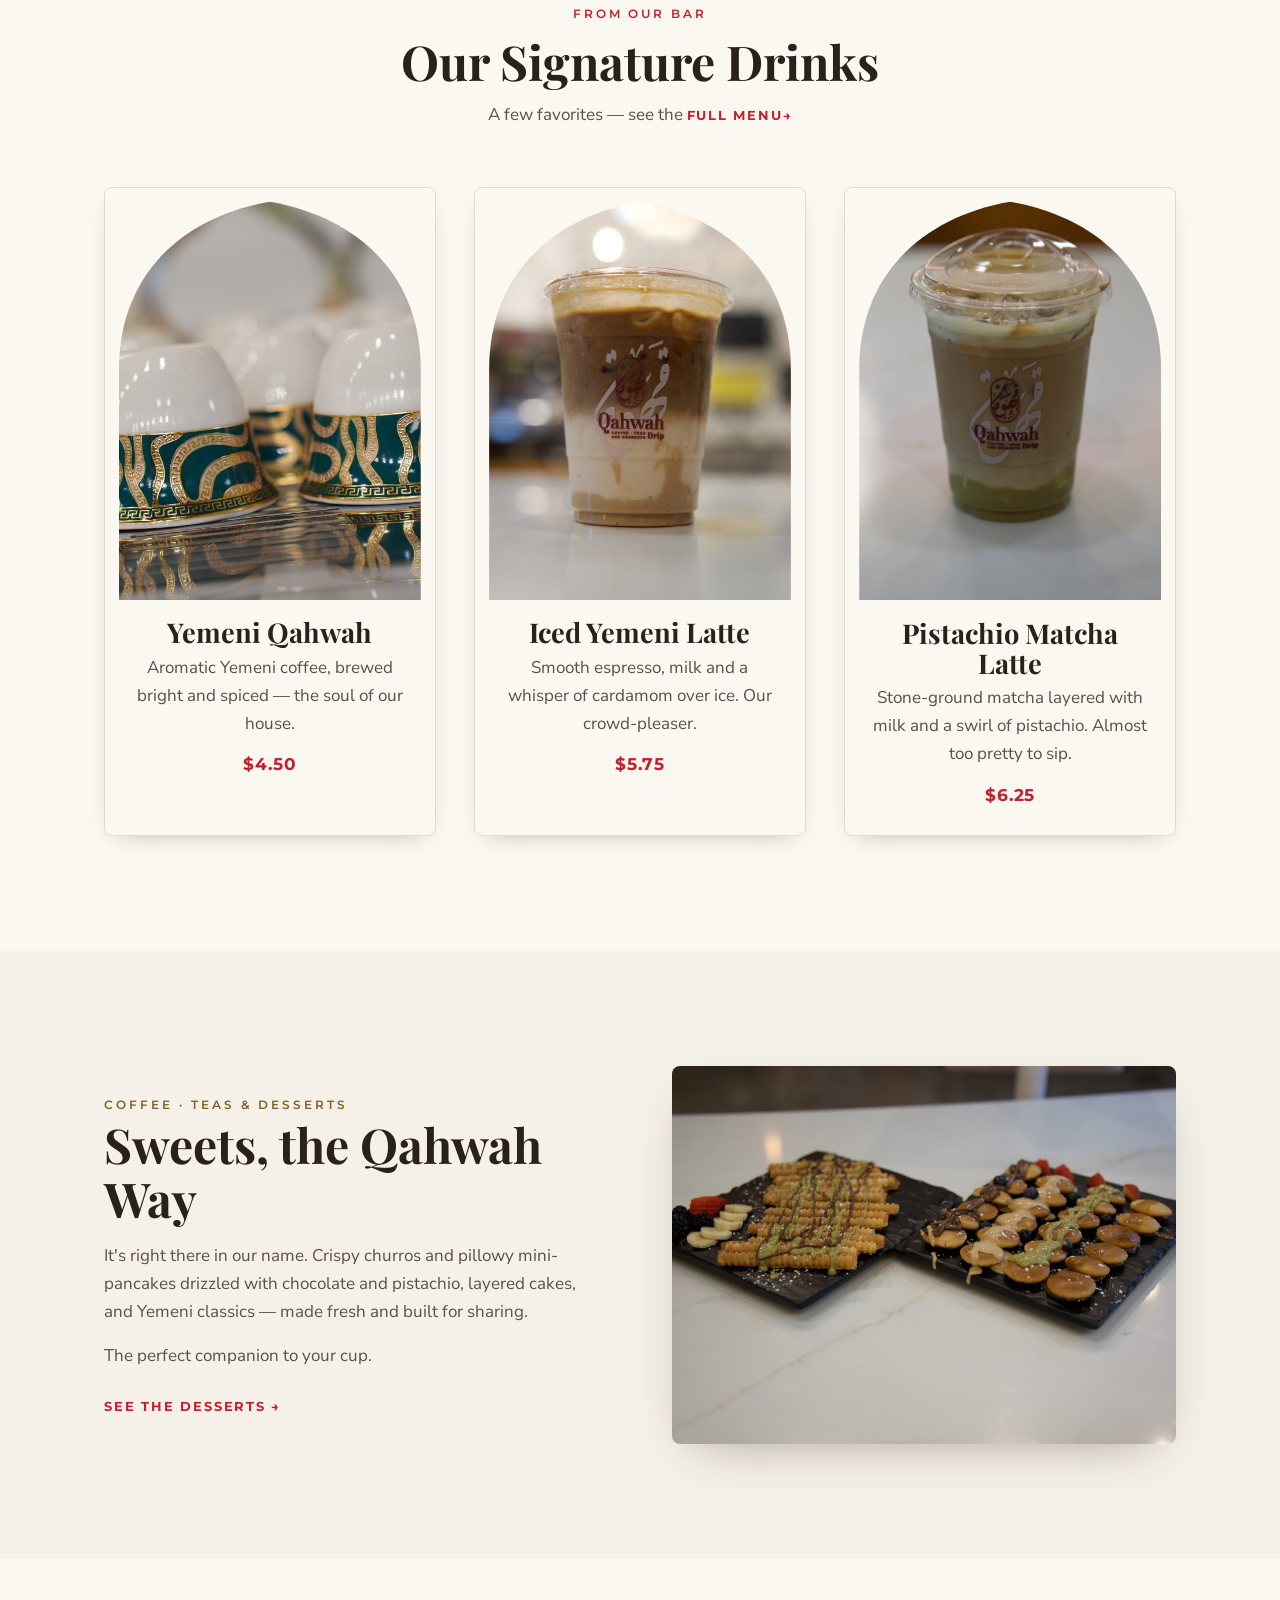
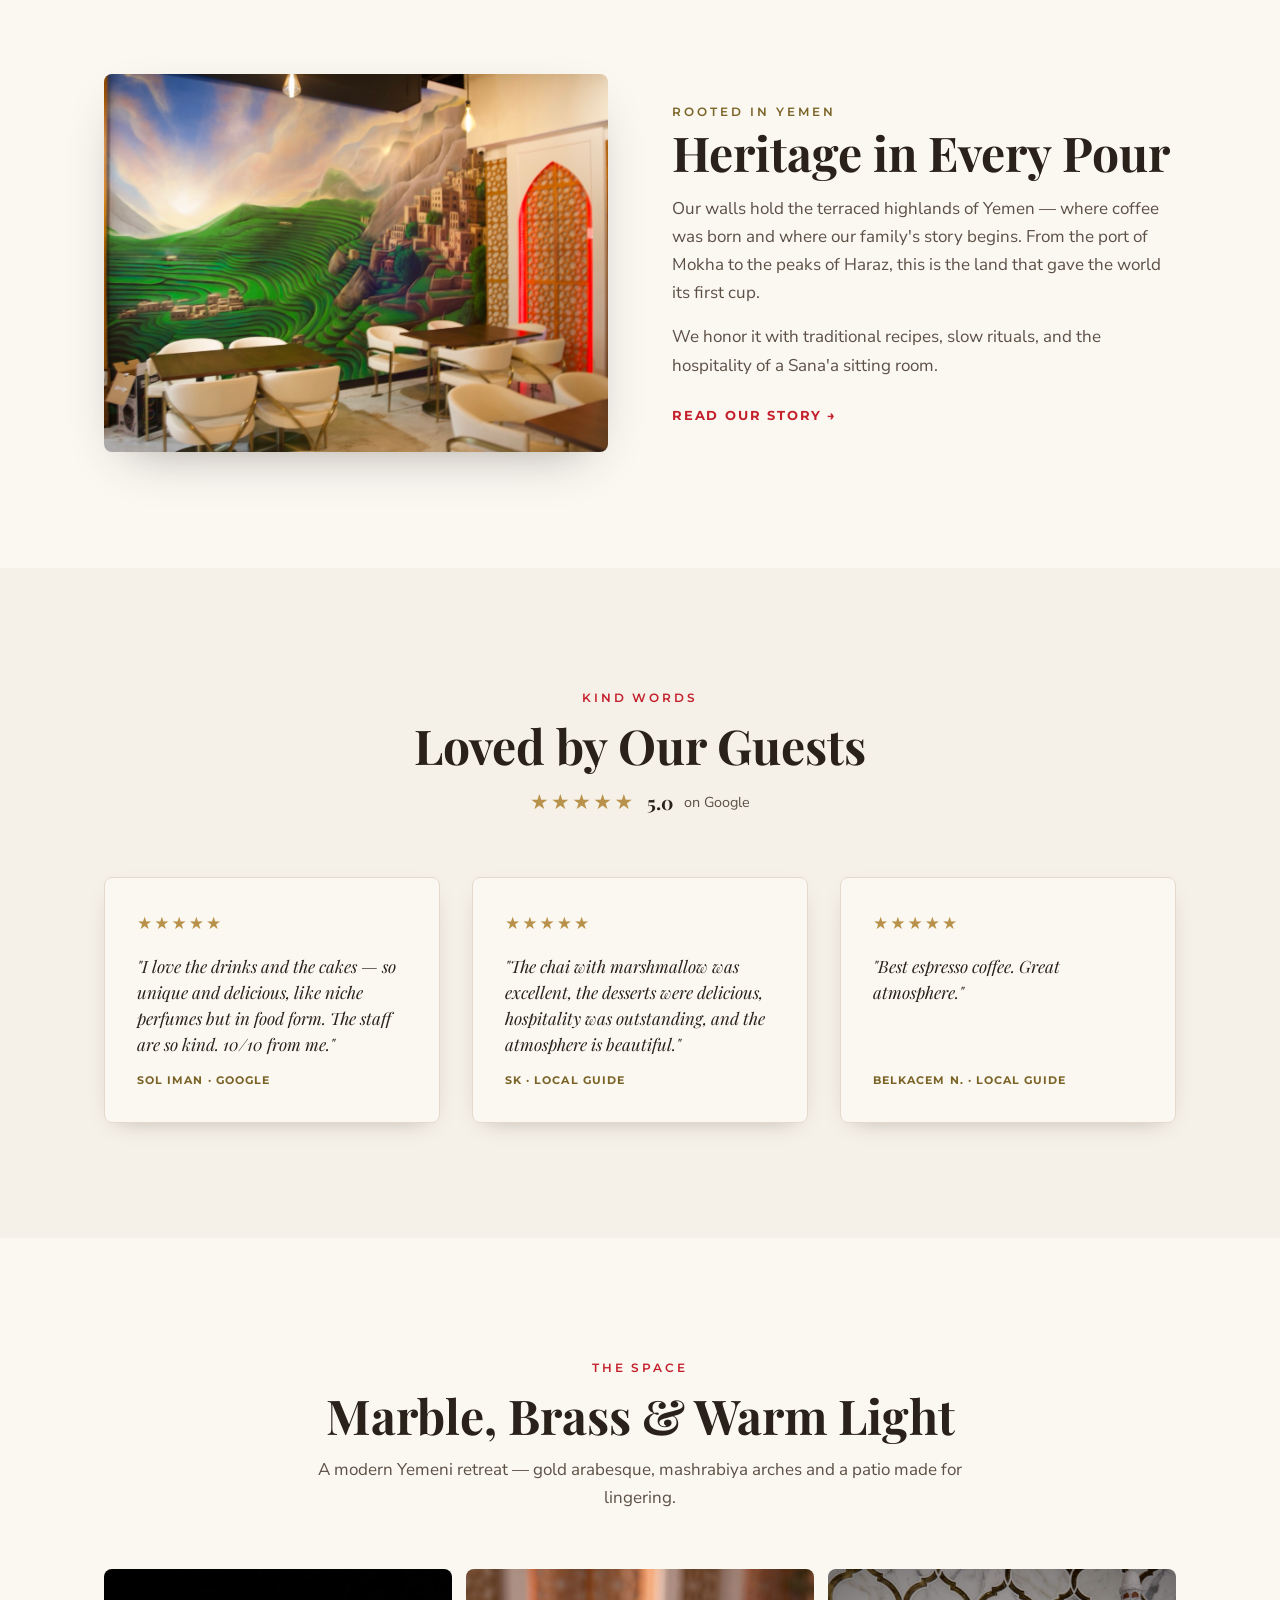
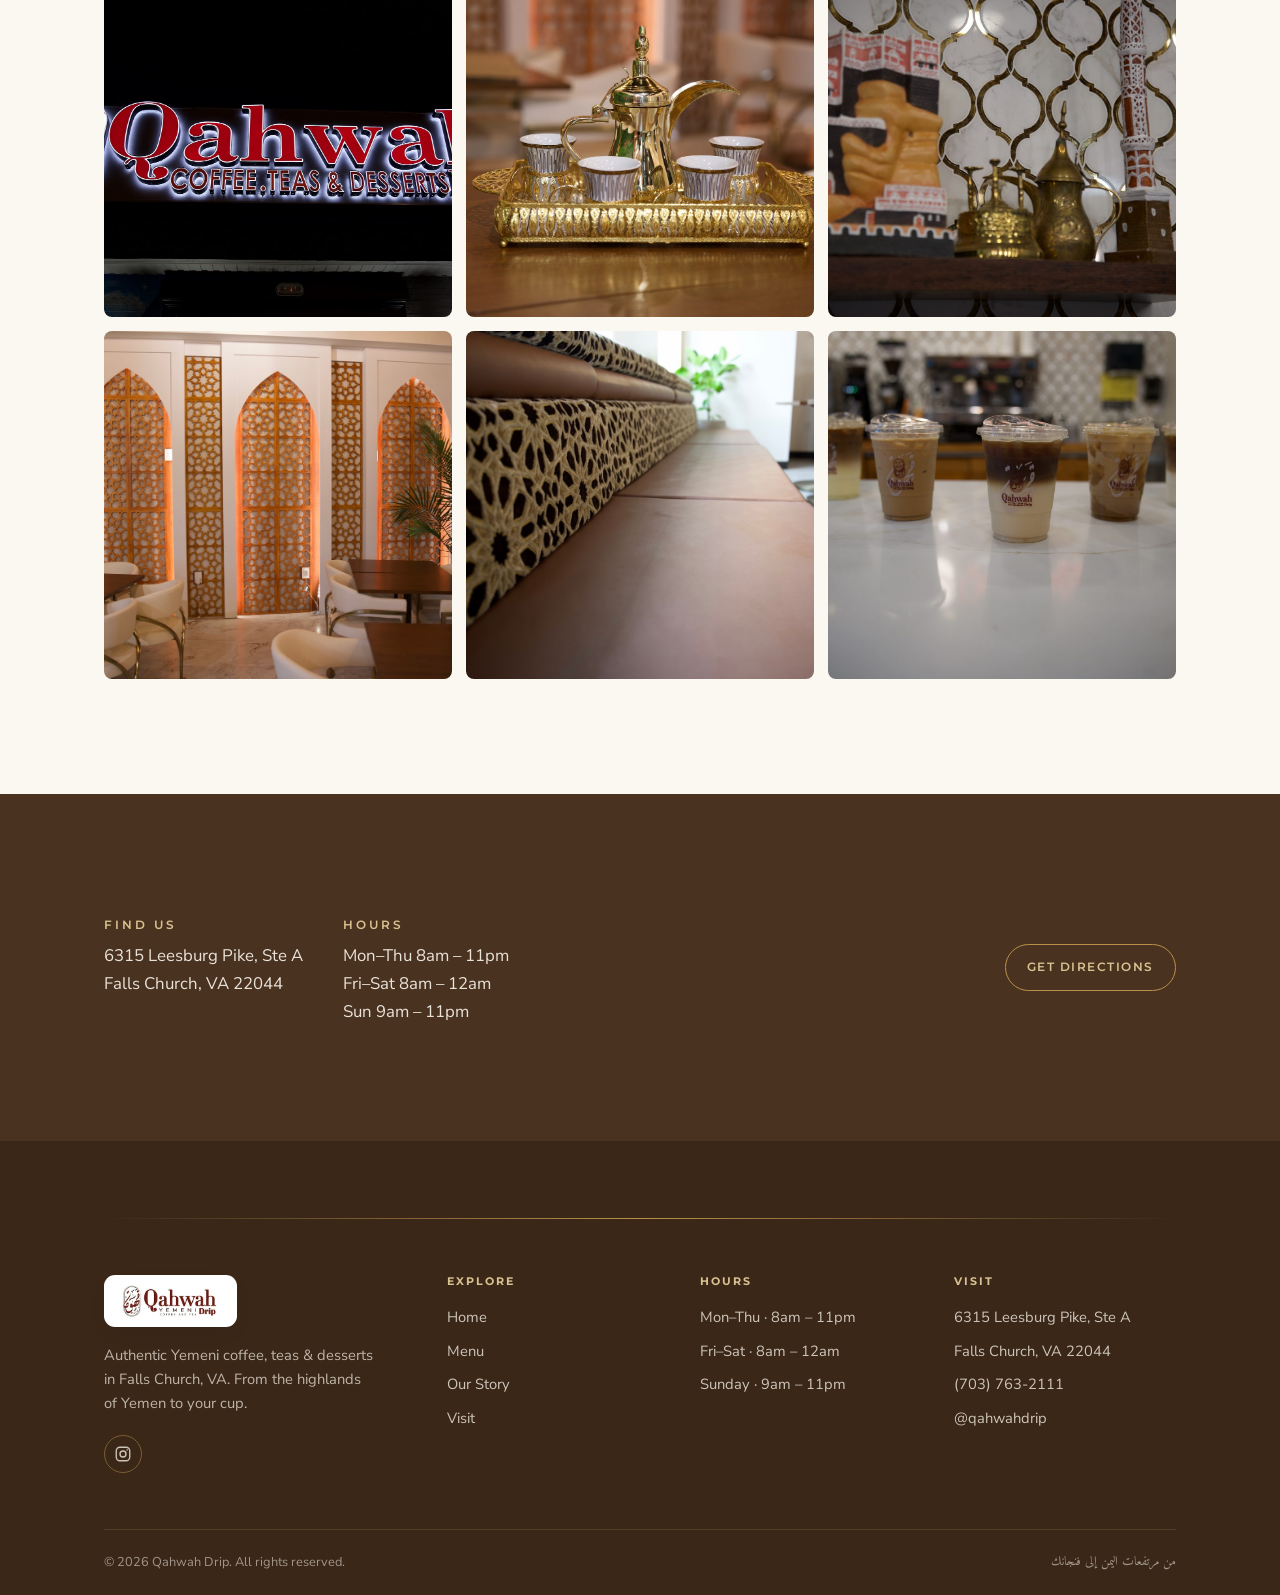
==== commit 8ba24799: "Fix mobile nav + swap Yemeni Qahwah photo - Mobile nav: drop .nav-scrim to z-index 90 (below the fix" ====
--- a/site/public/index.html
+++ b/site/public/index.html
@@ -230,7 +230,7 @@
         </div>
         <div class="cards">
           <article class="card reveal">
-            <div class="card__media"><img class="arch" src="images/qahwah-cups.jpg" alt="Traditional handleless Yemeni qahwah cups on the brass-lattice marble wall" /></div>
+            <div class="card__media"><img class="arch" src="images/new-cup.jpg" alt="White Yemeni qahwah cups with an emerald-green and gold band, reflected on the glass counter" /></div>
             <div class="card__body">
               <h3>Yemeni Qahwah</h3>
               <p>Aromatic Yemeni coffee, brewed bright and spiced — the soul of our house.</p>
--- a/site/public/css/styles.css
+++ b/site/public/css/styles.css
@@ -376,7 +376,7 @@
   body.nav-open .nav__links { transform: translateX(0); visibility: visible; }
   .nav__links a, .site-header.is-solid .nav__links a { color:#fff; font-size:1rem; }
   .nav .btn { display:none; }
-  .nav-scrim { display:block; position:fixed; inset:0; background:rgba(20,13,8,.5); z-index:110; opacity:0; pointer-events:none; transition:opacity .35s ease; }
+  .nav-scrim { display:block; position:fixed; inset:0; background:rgba(20,13,8,.5); z-index:90; opacity:0; pointer-events:none; transition:opacity .35s ease; }
   body.nav-open .nav-scrim { opacity:1; pointer-events:auto; }
   .cards { grid-template-columns: 1fr; max-width: 420px; margin-inline:auto; }
   .split { grid-template-columns: 1fr; }
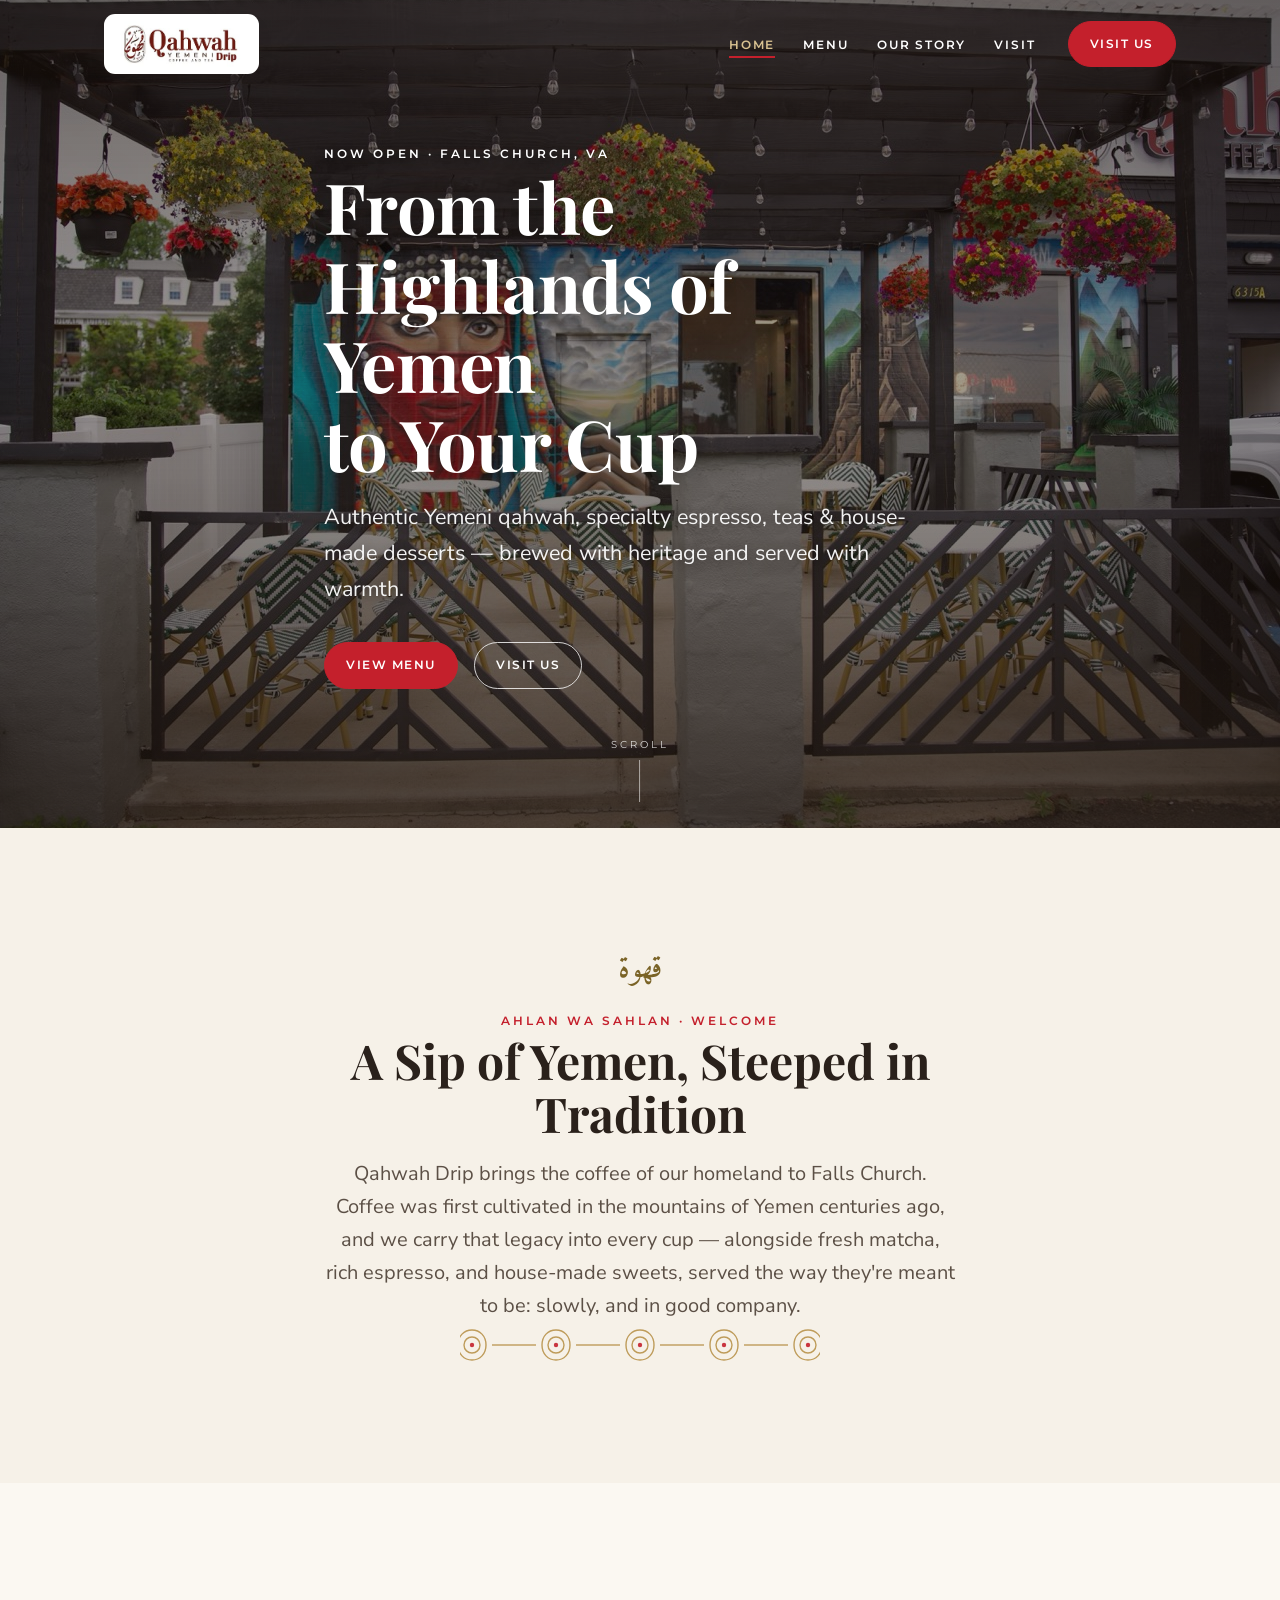
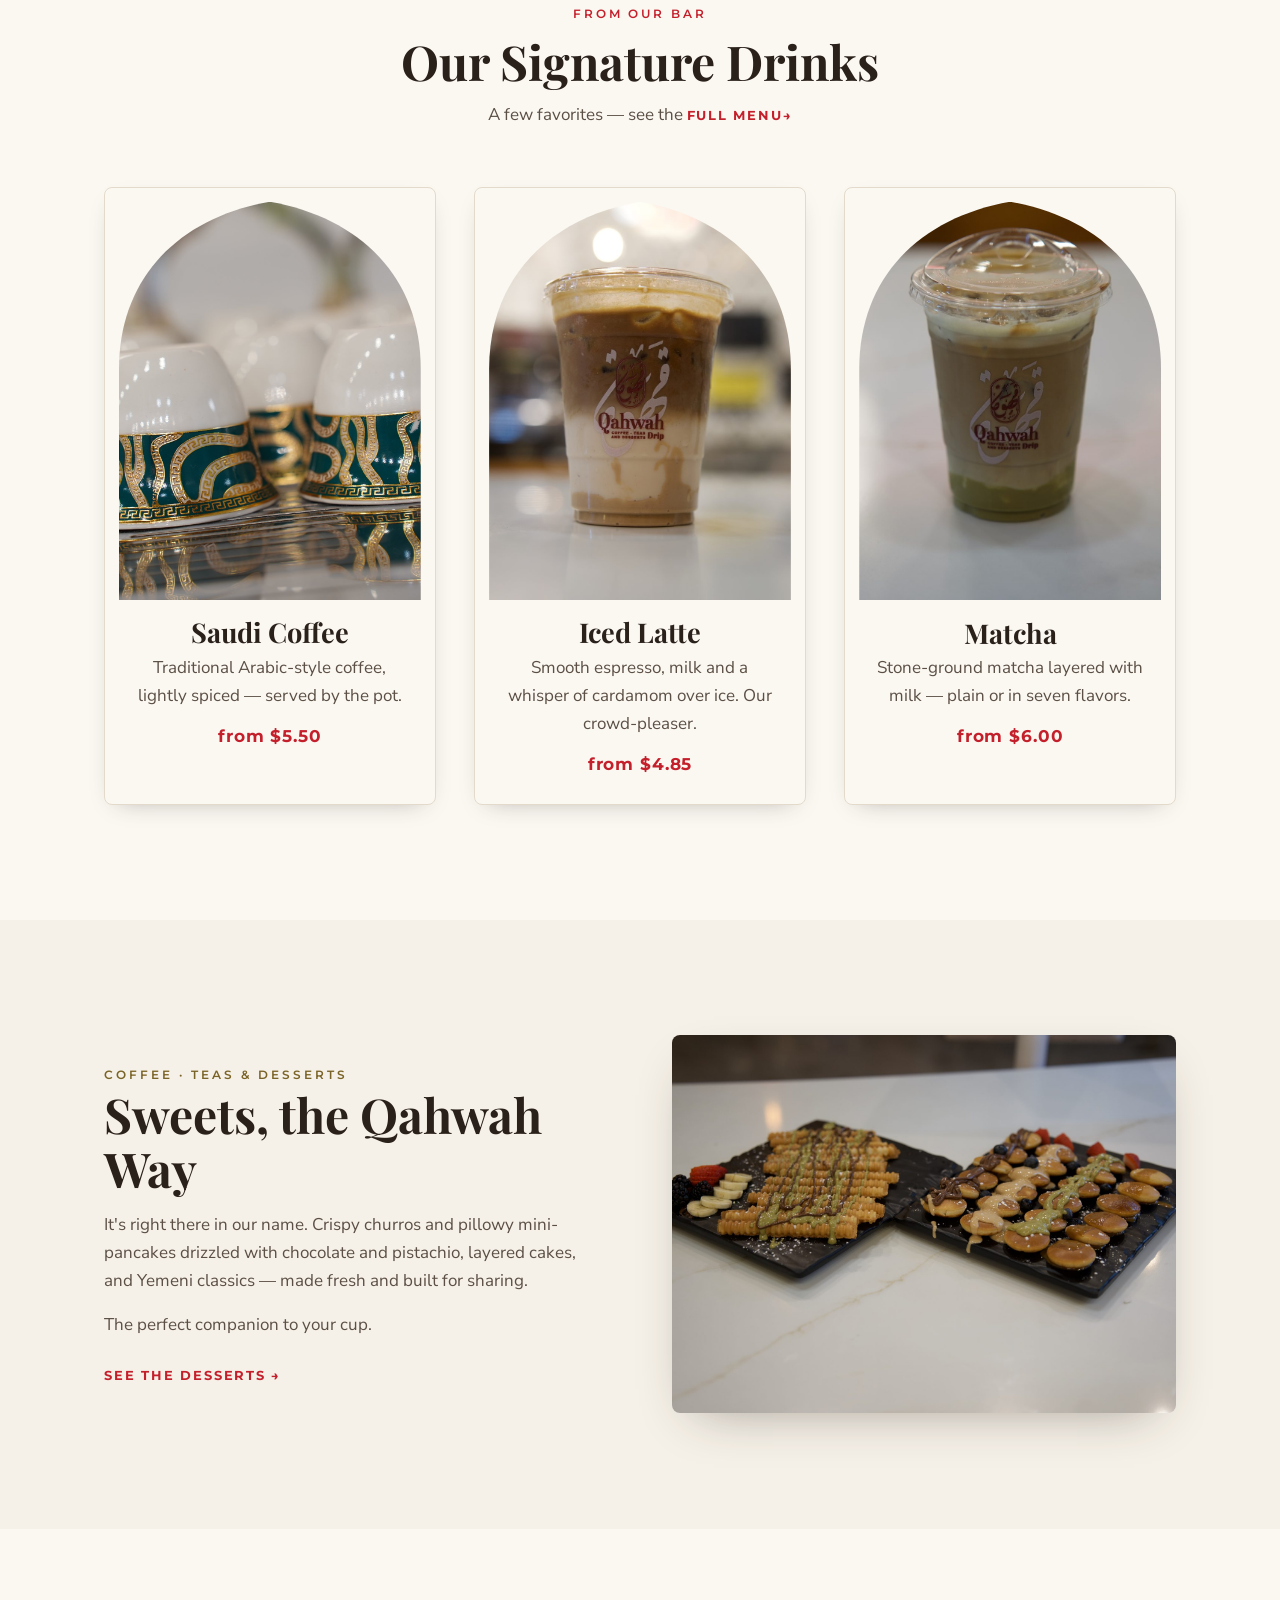
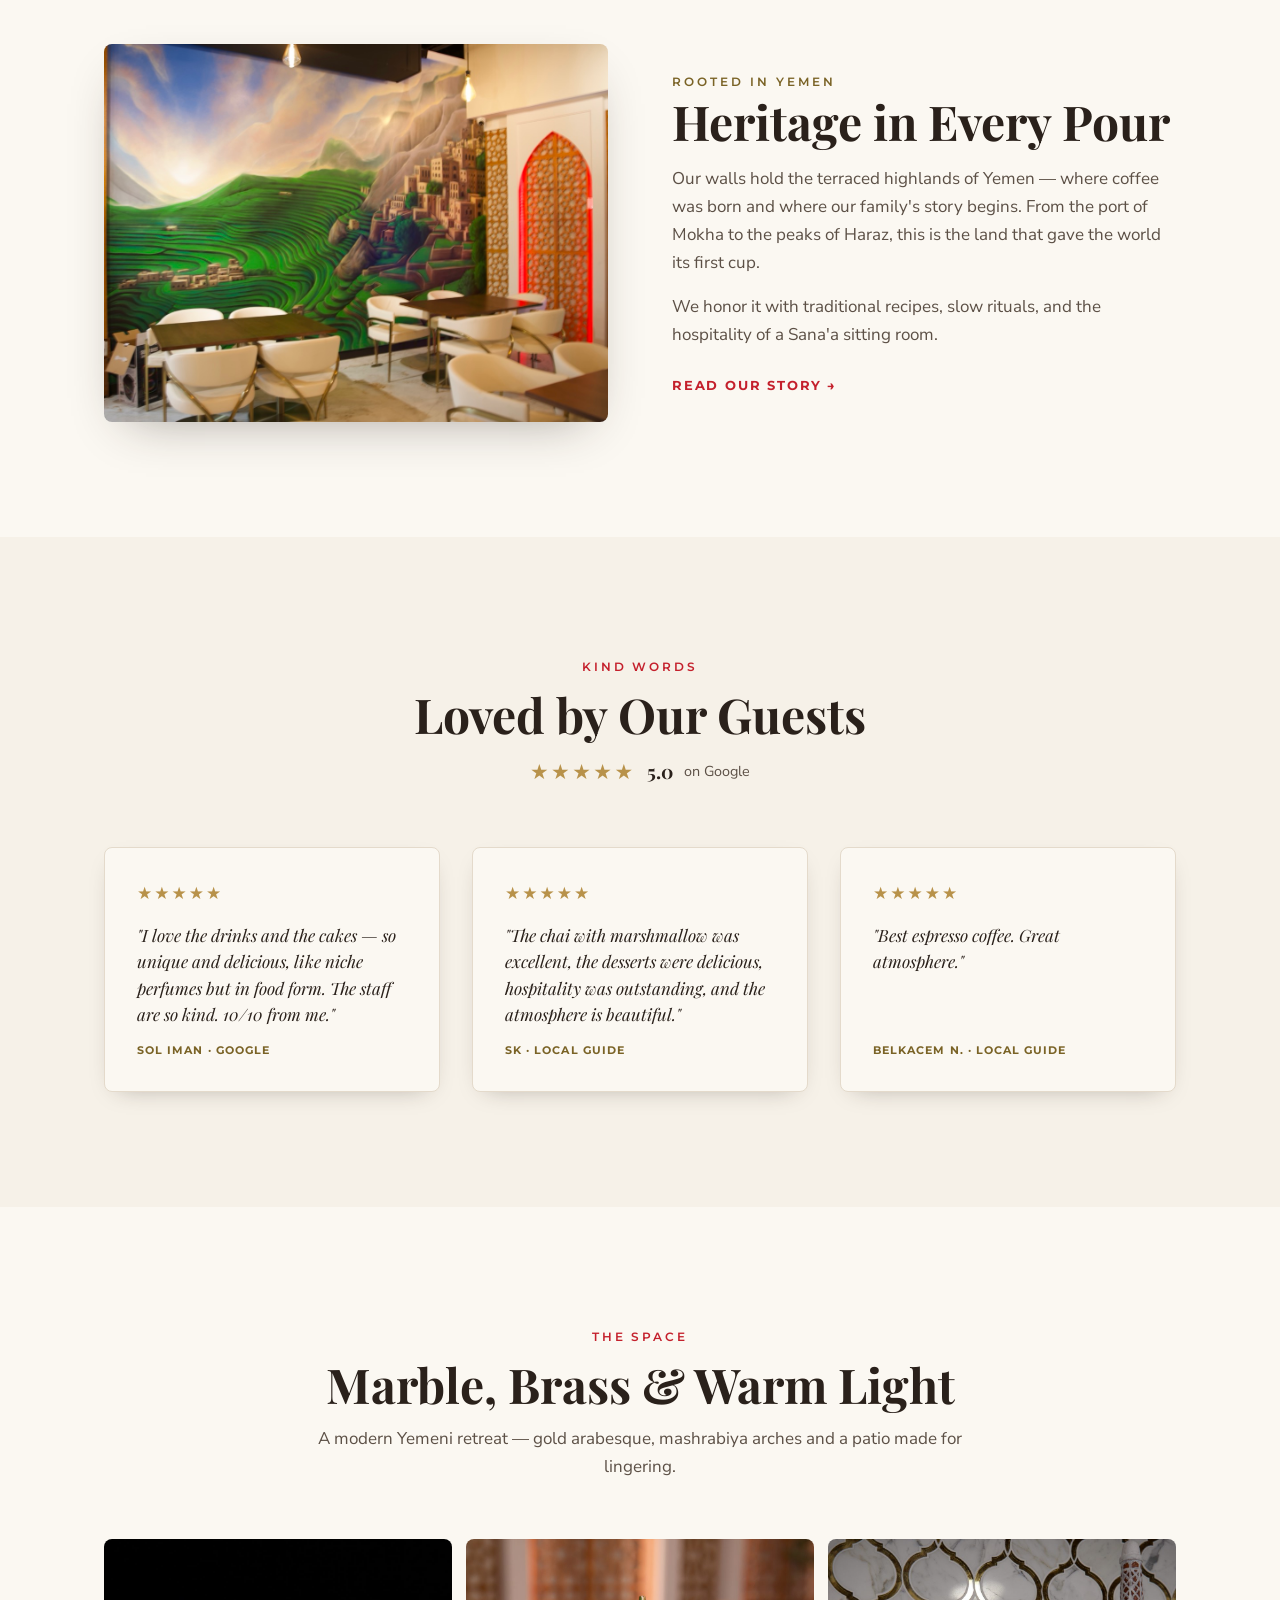
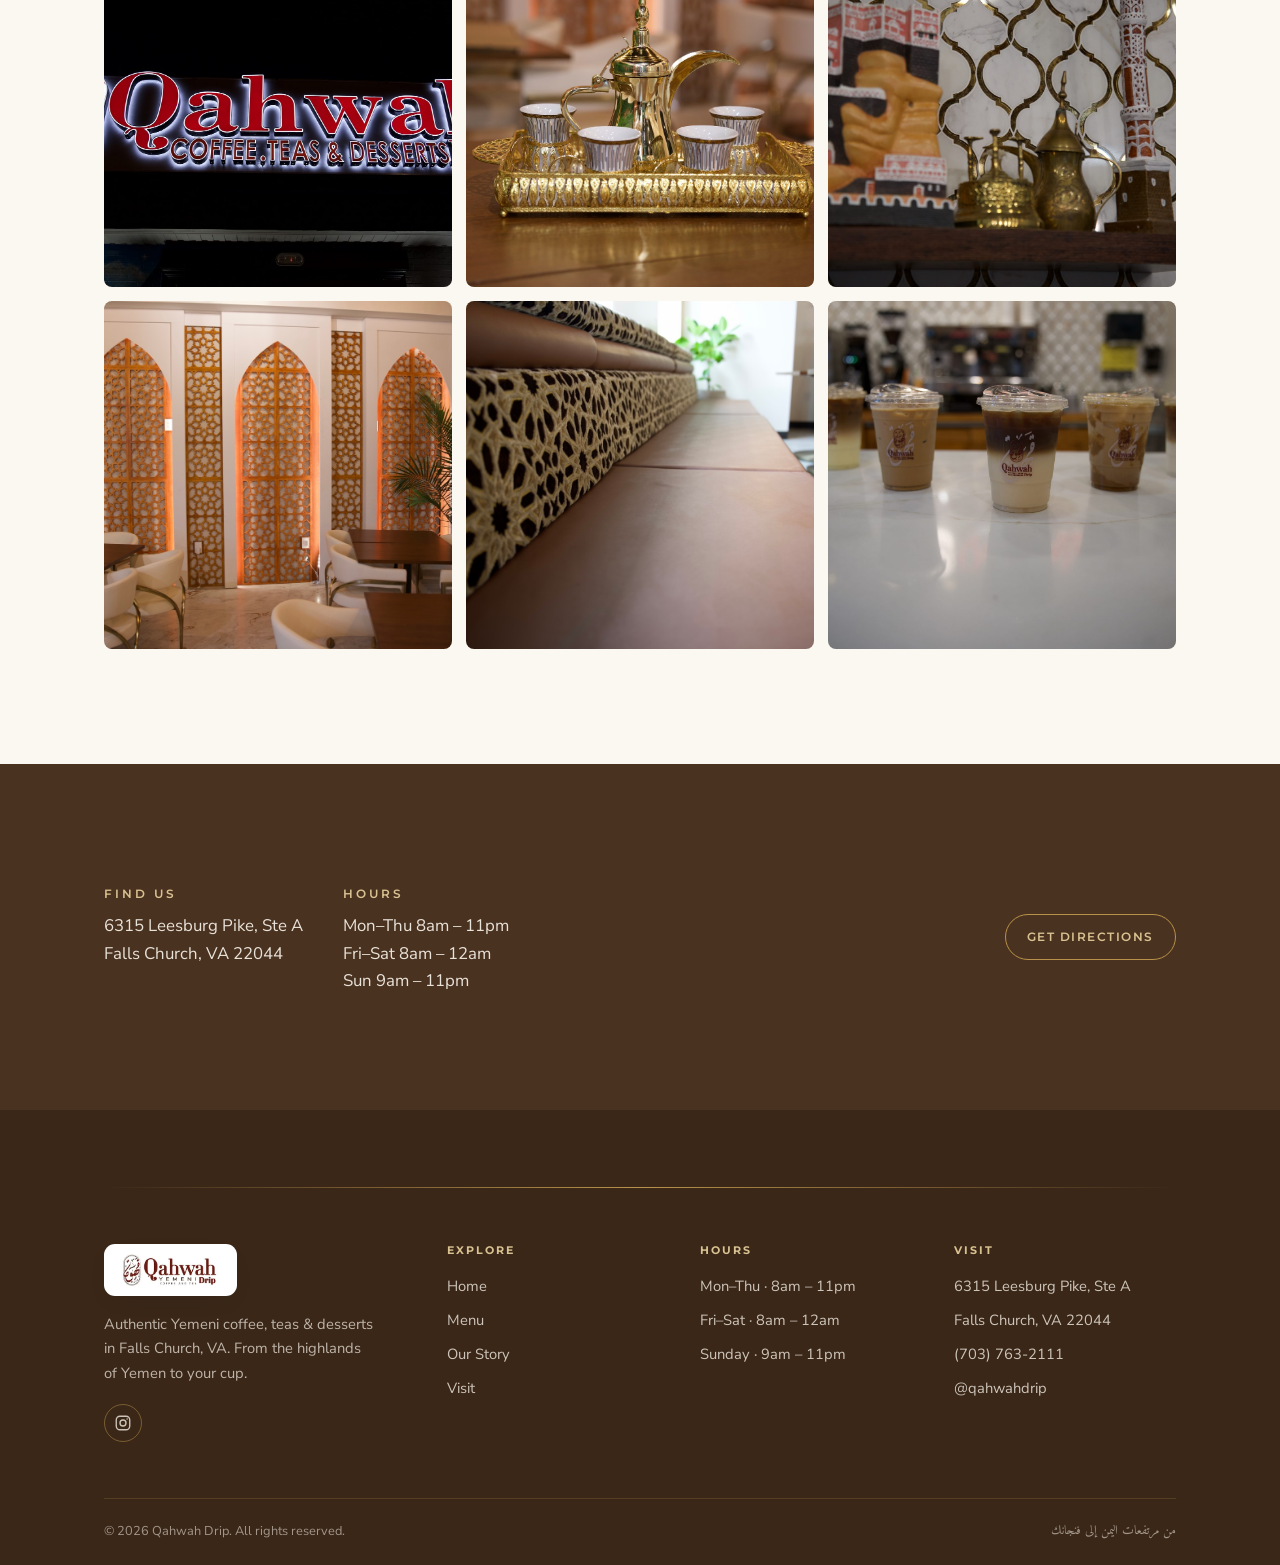
==== commit c440eb91: "Align homepage Signature Drinks cards to the real menu The three "Our Signature Drinks" cards used i" ====
--- a/site/public/index.html
+++ b/site/public/index.html
@@ -232,25 +232,25 @@
           <article class="card reveal">
             <div class="card__media"><img class="arch" src="images/new-cup.jpg" alt="White Yemeni qahwah cups with an emerald-green and gold band, reflected on the glass counter" /></div>
             <div class="card__body">
-              <h3>Yemeni Qahwah</h3>
-              <p>Aromatic Yemeni coffee, brewed bright and spiced — the soul of our house.</p>
-              <div class="card__price">$4.50</div>
+              <h3>Saudi Coffee</h3>
+              <p>Traditional Arabic-style coffee, lightly spiced — served by the pot.</p>
+              <div class="card__price">from $5.50</div>
             </div>
           </article>
           <article class="card reveal">
             <div class="card__media"><img class="arch" src="images/new-latte.jpg" alt="Iced Yemeni latte in a Qahwah Drip cup at the espresso bar" /></div>
             <div class="card__body">
-              <h3>Iced Yemeni Latte</h3>
+              <h3>Iced Latte</h3>
               <p>Smooth espresso, milk and a whisper of cardamom over ice. Our crowd-pleaser.</p>
-              <div class="card__price">$5.75</div>
+              <div class="card__price">from $4.85</div>
             </div>
           </article>
           <article class="card reveal">
-            <div class="card__media"><img class="arch" src="images/new-matcha.jpg" alt="Layered iced pistachio matcha latte in a Qahwah Drip cup" /></div>
+            <div class="card__media"><img class="arch" src="images/new-matcha.jpg" alt="Layered iced matcha latte in a Qahwah Drip cup" /></div>
             <div class="card__body">
-              <h3>Pistachio Matcha Latte</h3>
-              <p>Stone-ground matcha layered with milk and a swirl of pistachio. Almost too pretty to sip.</p>
-              <div class="card__price">$6.25</div>
+              <h3>Matcha</h3>
+              <p>Stone-ground matcha layered with milk — plain or in seven flavors.</p>
+              <div class="card__price">from $6.00</div>
             </div>
           </article>
         </div>
--- a/site/public/css/styles.css
+++ b/site/public/css/styles.css
@@ -299,6 +299,23 @@
 .menu-item__desc { font-size:.9rem; color: var(--ink-soft); grid-column:1/-1; margin-top:-.4rem; }
 .menu-item__price { font-family: var(--label); font-weight:700; color: var(--red); white-space:nowrap; }
 .menu-note { text-align:center; margin-top: 3rem; font-size:.85rem; color: var(--ink-soft); font-style:italic; }
+
+/* --- Sized menu (S / M / L) --- */
+.size-list { max-width: 640px; margin-inline: auto; }
+.size-head { display:grid; grid-template-columns: 1fr 3.1rem 3.1rem 3.1rem; gap:0 .7rem; align-items:end; padding-bottom:.5rem; border-bottom:1.5px solid var(--brass); }
+.size-head span { font-family:var(--label); text-transform:uppercase; letter-spacing:.12em; font-size:.72rem; font-weight:700; color:var(--ink-soft); text-align:right; }
+.size-head span:first-child { text-align:left; color:var(--brass-text); }
+.size-row { display:grid; grid-template-columns: 1fr 3.1rem 3.1rem 3.1rem; gap:0 .7rem; align-items:baseline; padding:.8rem 0; border-bottom:1px dashed var(--line); }
+.size-row__name { font-family:var(--serif); font-size:1.1rem; font-weight:700; color:var(--ink); line-height:1.25; }
+.size-row__name .arabic { color:var(--brass-text); font-size:.95rem; margin-left:.35rem; font-weight:400; }
+.size-row__name small { display:block; font-family:var(--sans); font-weight:400; font-size:.8rem; color:var(--ink-soft); margin-top:.1rem; }
+.size-row__p { text-align:right; font-family:var(--label); font-weight:700; color:var(--red); font-variant-numeric:tabular-nums; }
+.size-row__p--na { color:var(--line); }
+.size-inline { display:block; margin-top:.6rem; font-family:var(--label); font-weight:700; letter-spacing:.04em; color:var(--red); font-size:.95rem; }
+/* flavor / add-on chips */
+.flavor-list { display:flex; flex-wrap:wrap; gap:.55rem .6rem; justify-content:center; list-style:none; padding:0; max-width:760px; margin:1.4rem auto 0; }
+.flavor-list li { border:1px solid var(--line); background:var(--linen); border-radius:999px; padding:.45em .95em; font-family:var(--sans); font-size:.9rem; color:var(--ink); }
+.addon-note { text-align:center; margin-top:1.4rem; font-family:var(--label); font-weight:700; letter-spacing:.04em; color:var(--ink-soft); font-size:.85rem; }
 
 .specialty { display:grid; grid-template-columns: 0.9fr 1.1fr; gap: clamp(1.5rem,4vw,3.5rem); align-items:center; background: var(--linen); border:1px solid var(--line); border-radius: var(--radius); overflow:hidden; box-shadow: var(--shadow-sm); }
 .specialty img { width:100%; height:100%; object-fit:cover; aspect-ratio: 4/3; }
@@ -367,7 +384,7 @@
 @media (max-width: 820px) {
   .nav__toggle { display:block; z-index:120; }
   .nav__links {
-    position: fixed; inset: 0 0 0 auto; width: min(78vw, 340px);
+    position: fixed; top: 0; right: 0; height: 100vh; height: 100dvh; width: min(78vw, 340px);
     background: var(--walnut-2); flex-direction: column; justify-content:center;
     padding: 3rem; gap: 1.6rem; transform: translateX(100%); visibility: hidden;
     transition: transform .35s ease, visibility .35s ease;
@@ -378,6 +395,12 @@
   .nav .btn { display:none; }
   .nav-scrim { display:block; position:fixed; inset:0; background:rgba(20,13,8,.5); z-index:90; opacity:0; pointer-events:none; transition:opacity .35s ease; }
   body.nav-open .nav-scrim { opacity:1; pointer-events:auto; }
+  /* keep the toggle visible on the dark drawer and morph it into a clear X */
+  body.nav-open .nav__toggle span,
+  body.nav-open .site-header.is-solid .nav__toggle span { background:#fff; }
+  body.nav-open .nav__toggle span:nth-child(1){ transform: translateY(10px) rotate(45deg); }
+  body.nav-open .nav__toggle span:nth-child(2){ opacity:0; }
+  body.nav-open .nav__toggle span:nth-child(3){ transform: translateY(-10px) rotate(-45deg); }
   .cards { grid-template-columns: 1fr; max-width: 420px; margin-inline:auto; }
   .split { grid-template-columns: 1fr; }
   .split--reverse .split__media { order: 0; }
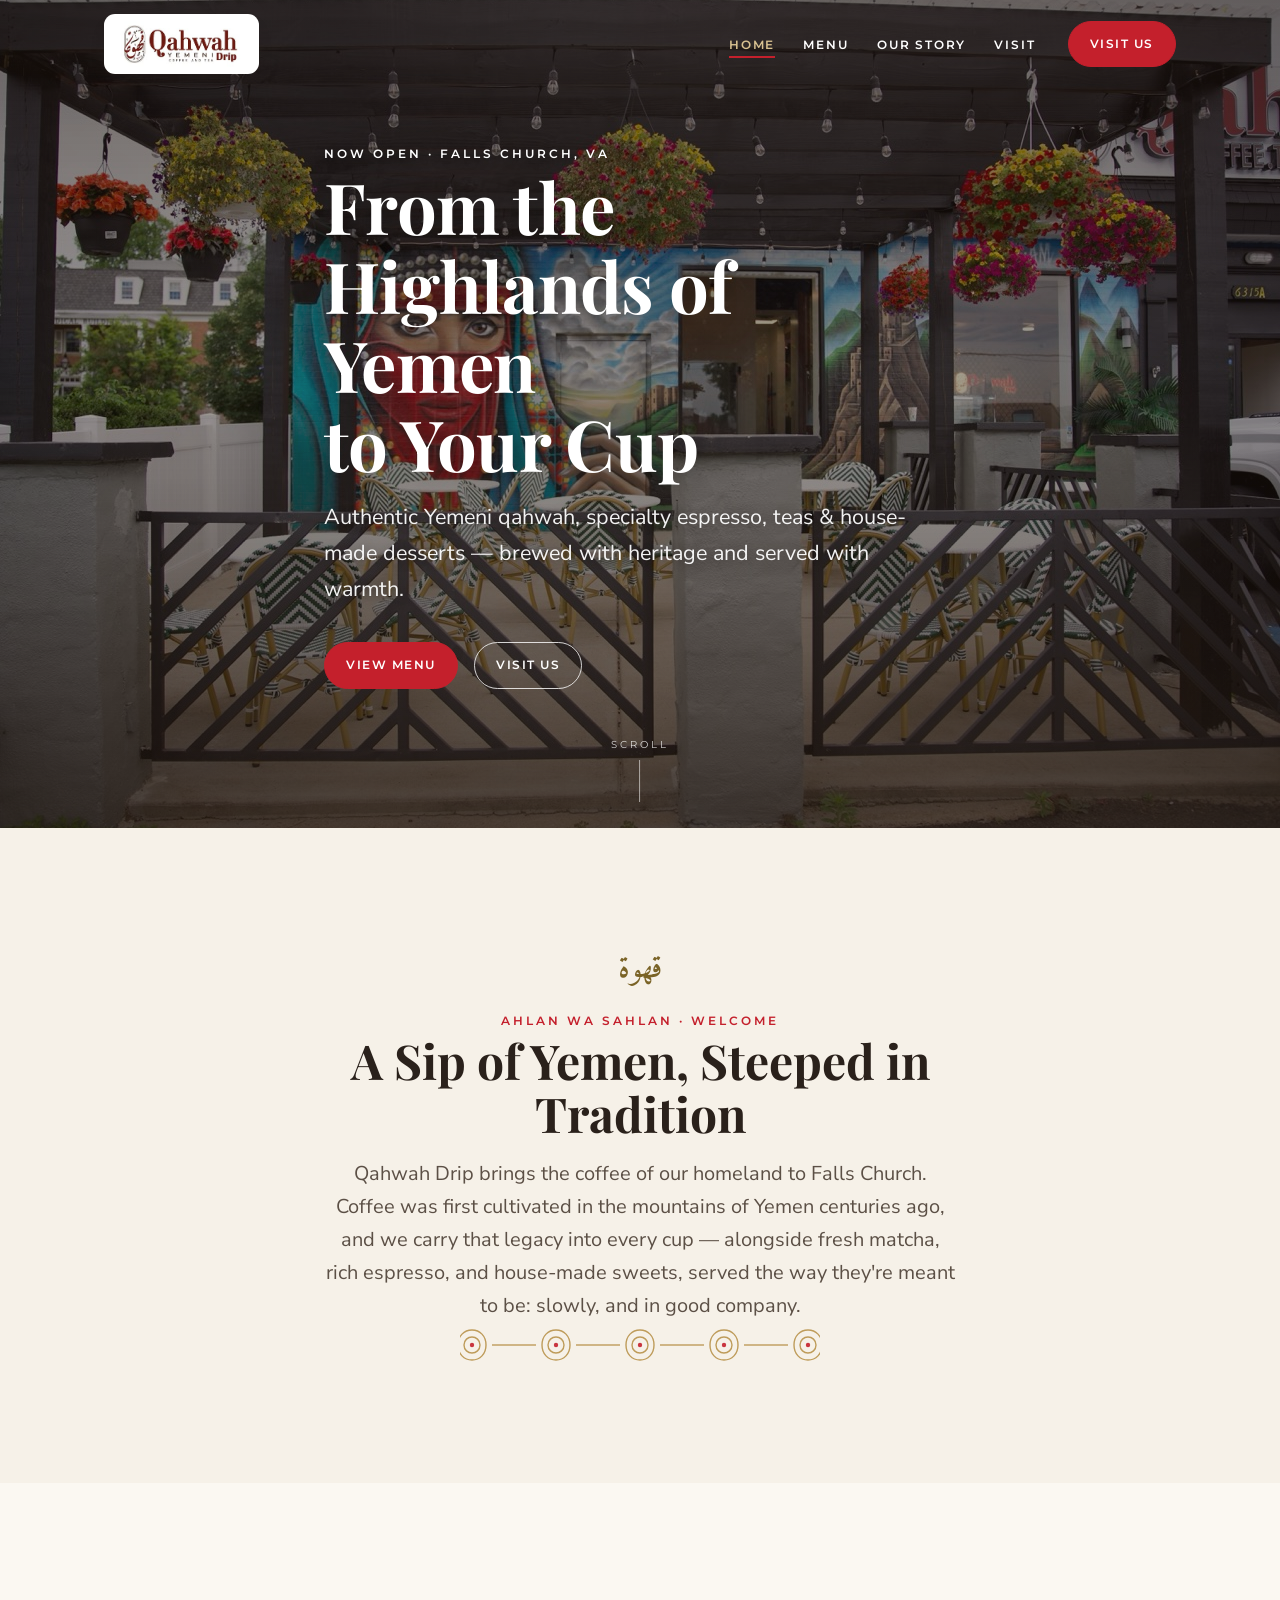
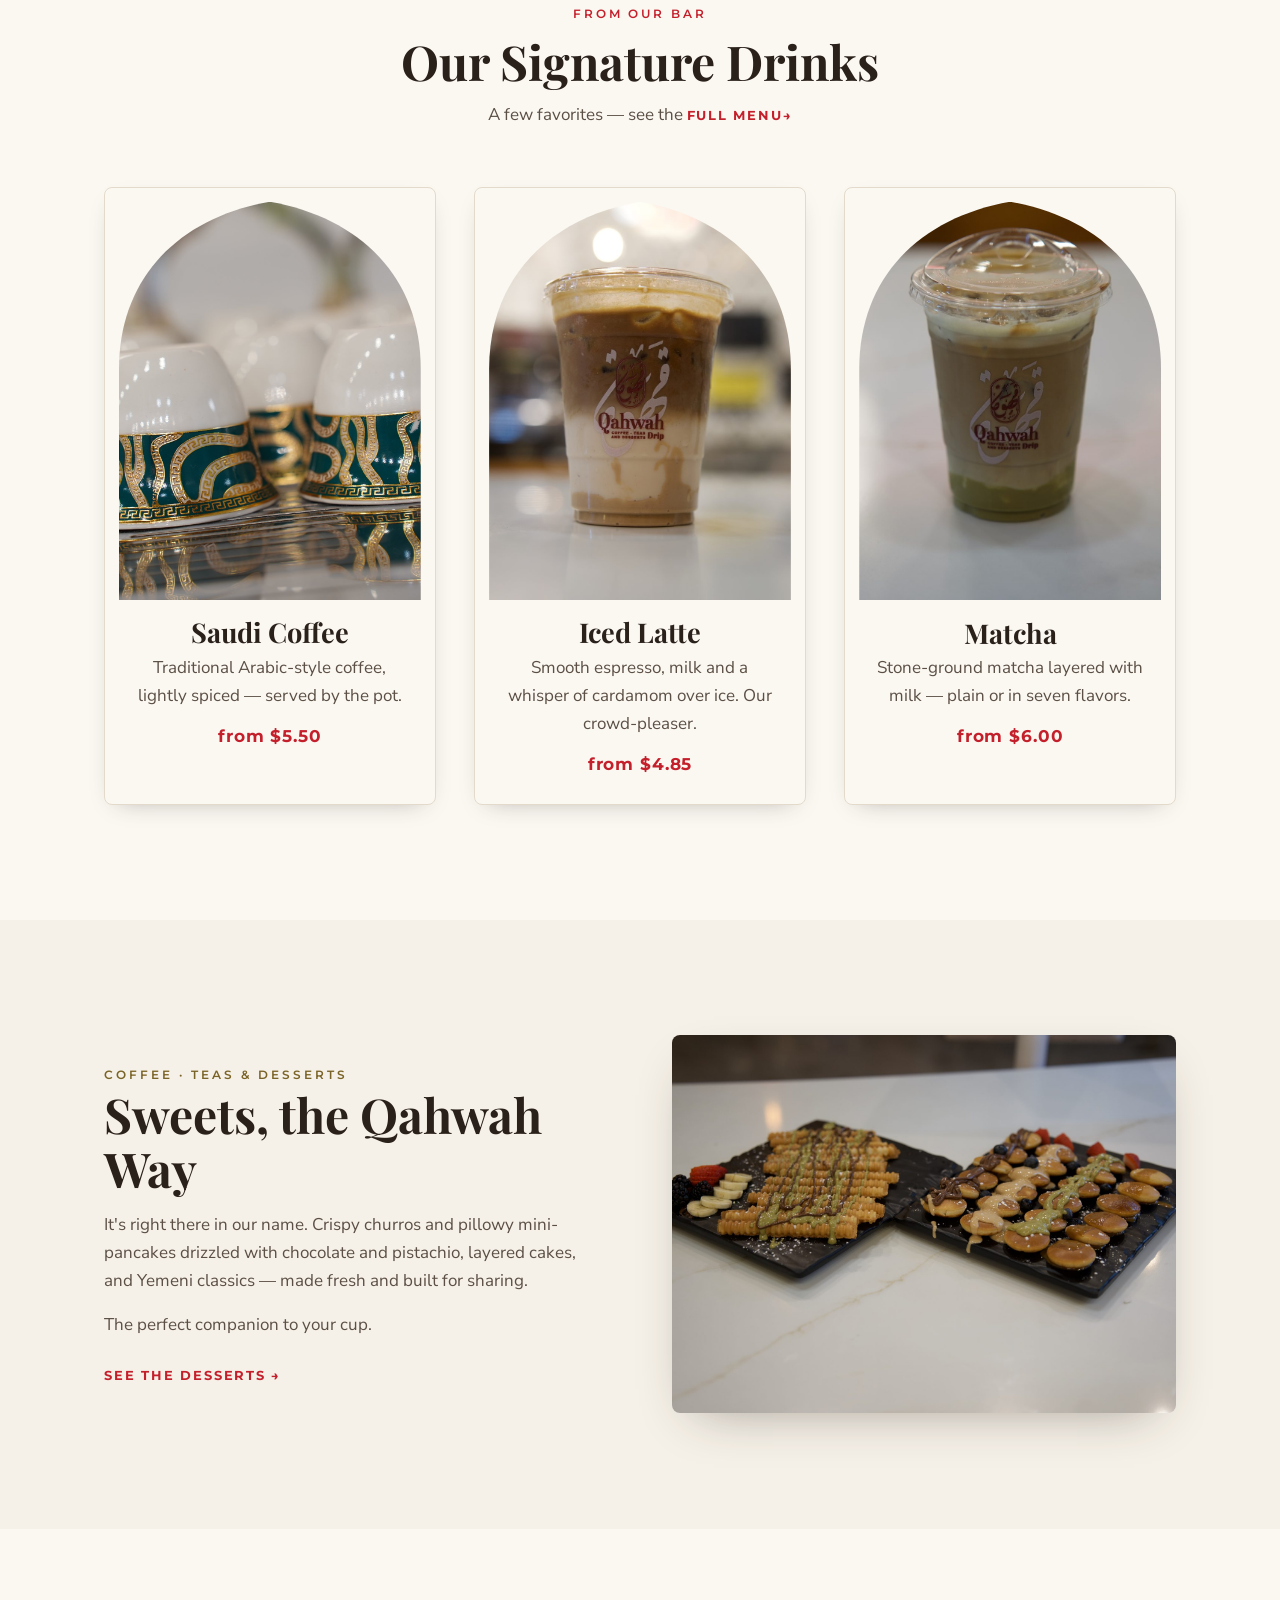
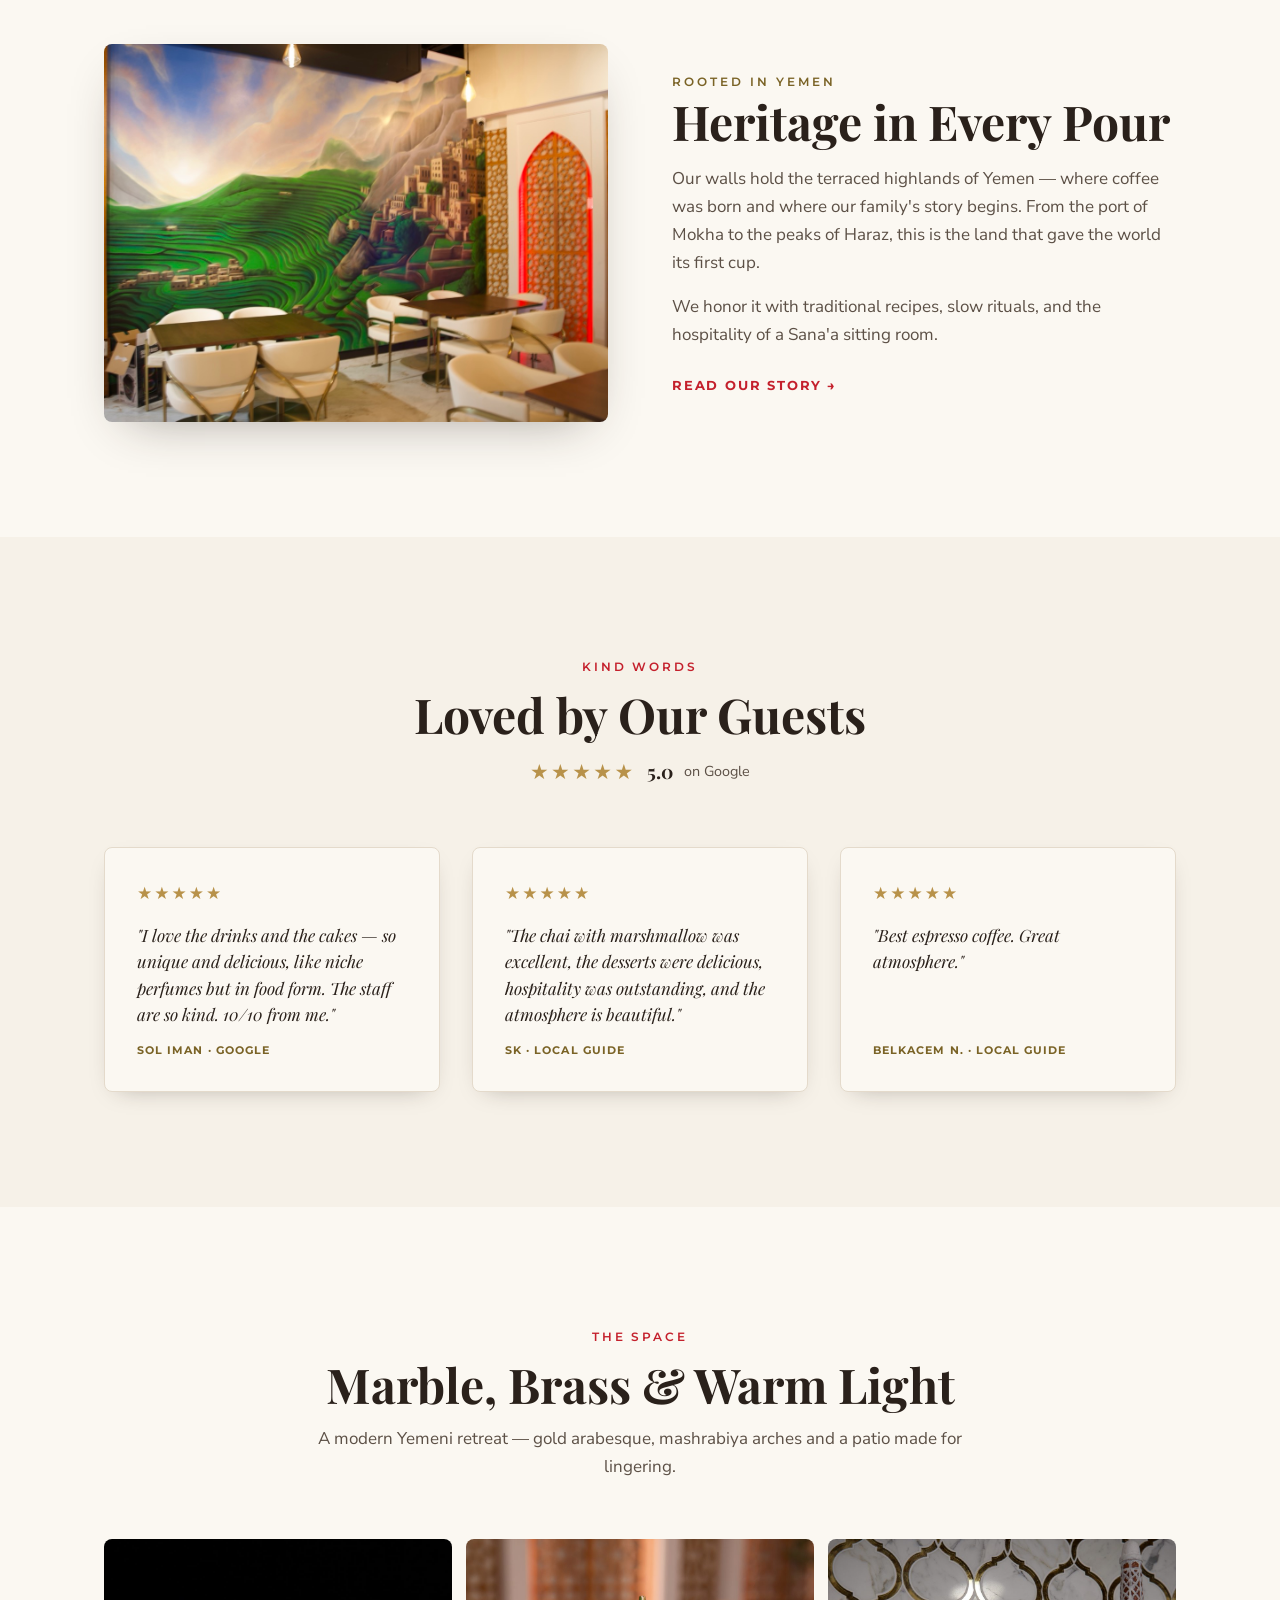
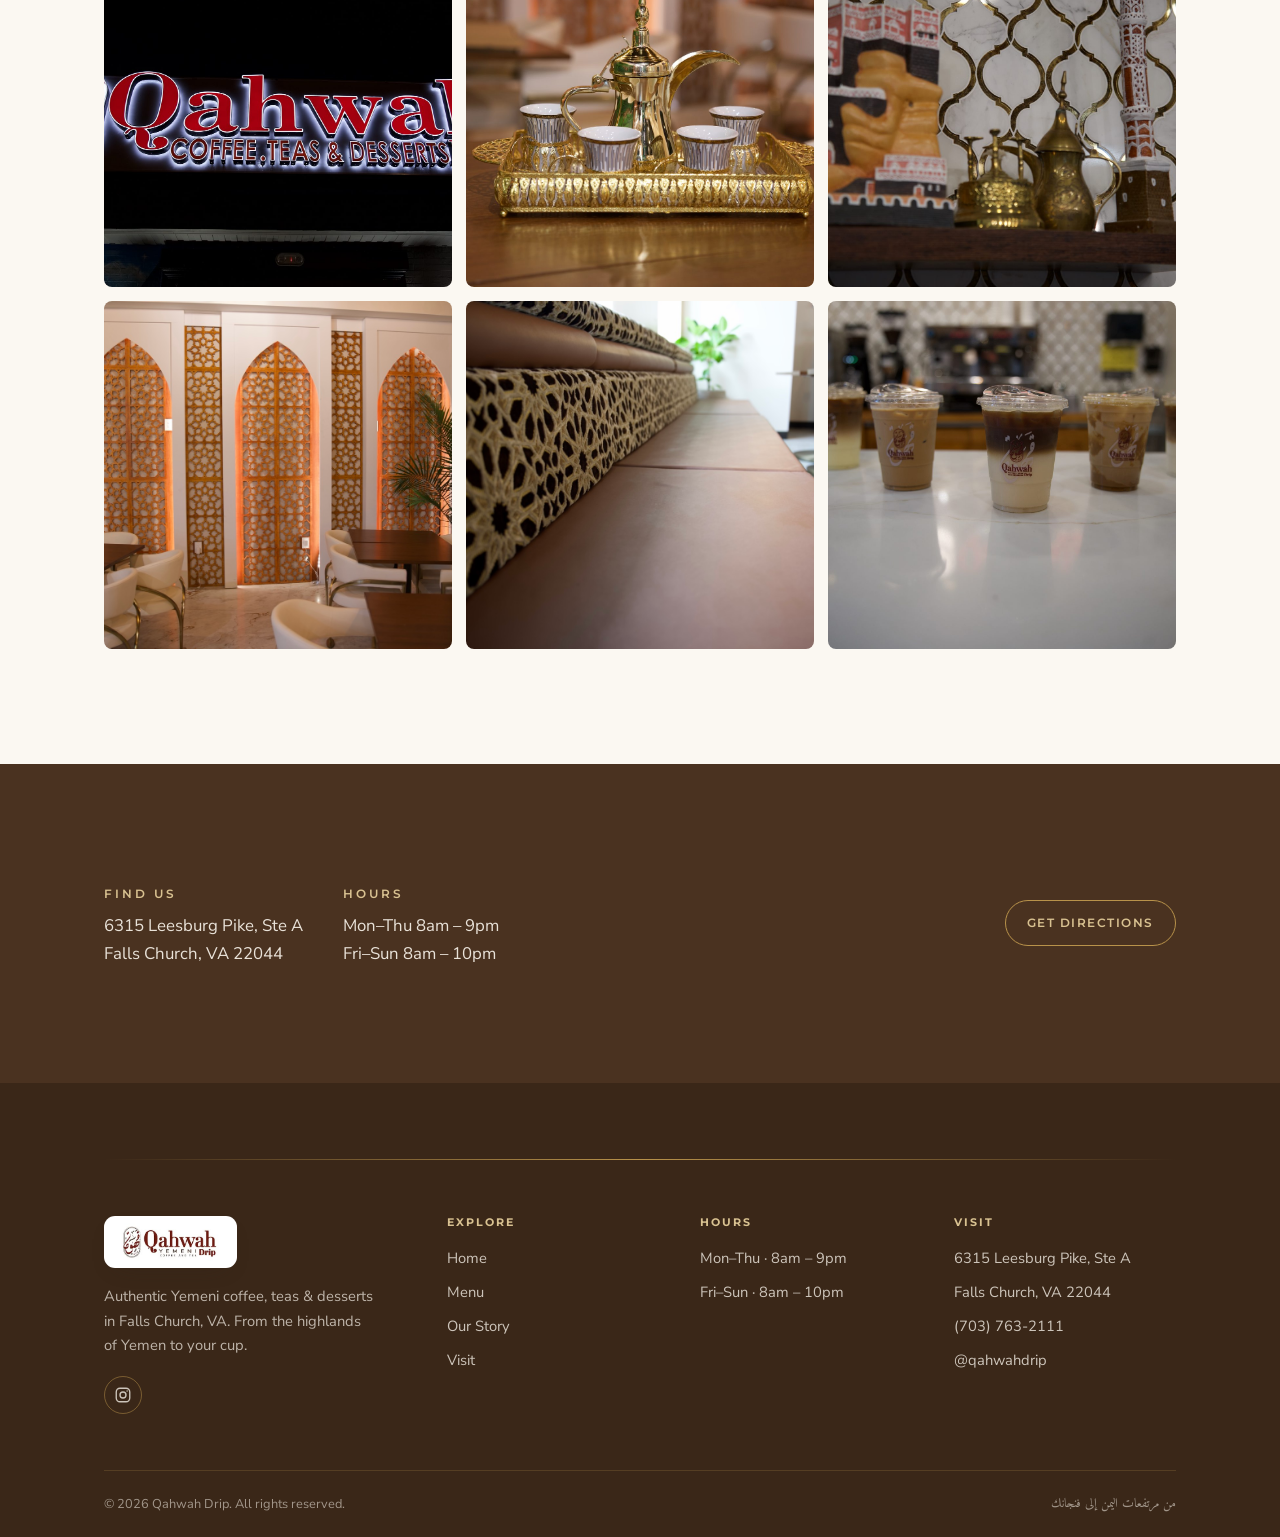
==== commit 032c67e8: "Update hours: Mon–Thu 8am–9pm, Fri–Sun 8am–10pm Apply the new schedule everywhere it appears: - JSON" ====
--- a/site/public/index.html
+++ b/site/public/index.html
@@ -77,7 +77,7 @@
         "Thursday"
       ],
       "opens": "08:00",
-      "closes": "23:00"
+      "closes": "21:00"
     },
     {
       "@type": "OpeningHoursSpecification",
@@ -86,13 +86,13 @@
         "Saturday"
       ],
       "opens": "08:00",
-      "closes": "24:00"
+      "closes": "22:00"
     },
     {
       "@type": "OpeningHoursSpecification",
       "dayOfWeek": "Sunday",
-      "opens": "09:00",
-      "closes": "23:00"
+      "opens": "08:00",
+      "closes": "22:00"
     }
   ],
   "sameAs": [
@@ -342,7 +342,7 @@
           </div>
           <div class="item">
             <span class="kicker">Hours</span>
-            <p>Mon–Thu 8am – 11pm<br>Fri–Sat 8am – 12am<br>Sun 9am – 11pm</p>
+            <p>Mon–Thu 8am – 9pm<br>Fri–Sun 8am – 10pm</p>
           </div>
         </div>
         <a class="btn btn--brass" href="https://www.google.com/maps/dir/?api=1&amp;destination=6315%20Leesburg%20Pike%20Ste%20A%2C%20Falls%20Church%2C%20VA%2022044" target="_blank" rel="noopener">Get Directions</a>
@@ -374,9 +374,8 @@
         <div>
           <h3>Hours</h3>
           <ul>
-            <li>Mon–Thu · 8am – 11pm</li>
-            <li>Fri–Sat · 8am – 12am</li>
-            <li>Sunday · 9am – 11pm</li>
+            <li>Mon–Thu · 8am – 9pm</li>
+            <li>Fri–Sun · 8am – 10pm</li>
           </ul>
         </div>
         <div>
--- a/site/public/css/styles.css
+++ b/site/public/css/styles.css
@@ -316,6 +316,8 @@
 .flavor-list { display:flex; flex-wrap:wrap; gap:.55rem .6rem; justify-content:center; list-style:none; padding:0; max-width:760px; margin:1.4rem auto 0; }
 .flavor-list li { border:1px solid var(--line); background:var(--linen); border-radius:999px; padding:.45em .95em; font-family:var(--sans); font-size:.9rem; color:var(--ink); }
 .addon-note { text-align:center; margin-top:1.4rem; font-family:var(--label); font-weight:700; letter-spacing:.04em; color:var(--ink-soft); font-size:.85rem; }
+.milk-note { display:block; width:max-content; max-width:100%; margin:1.6rem auto 0; padding:.7rem 1.4rem; border:1px solid var(--brass); border-radius:999px; background:var(--linen); text-align:center; font-family:var(--label); font-weight:700; letter-spacing:.03em; color:var(--ink); font-size:.85rem; }
+.milk-note strong { color:var(--red); }
 
 .specialty { display:grid; grid-template-columns: 0.9fr 1.1fr; gap: clamp(1.5rem,4vw,3.5rem); align-items:center; background: var(--linen); border:1px solid var(--line); border-radius: var(--radius); overflow:hidden; box-shadow: var(--shadow-sm); }
 .specialty img { width:100%; height:100%; object-fit:cover; aspect-ratio: 4/3; }
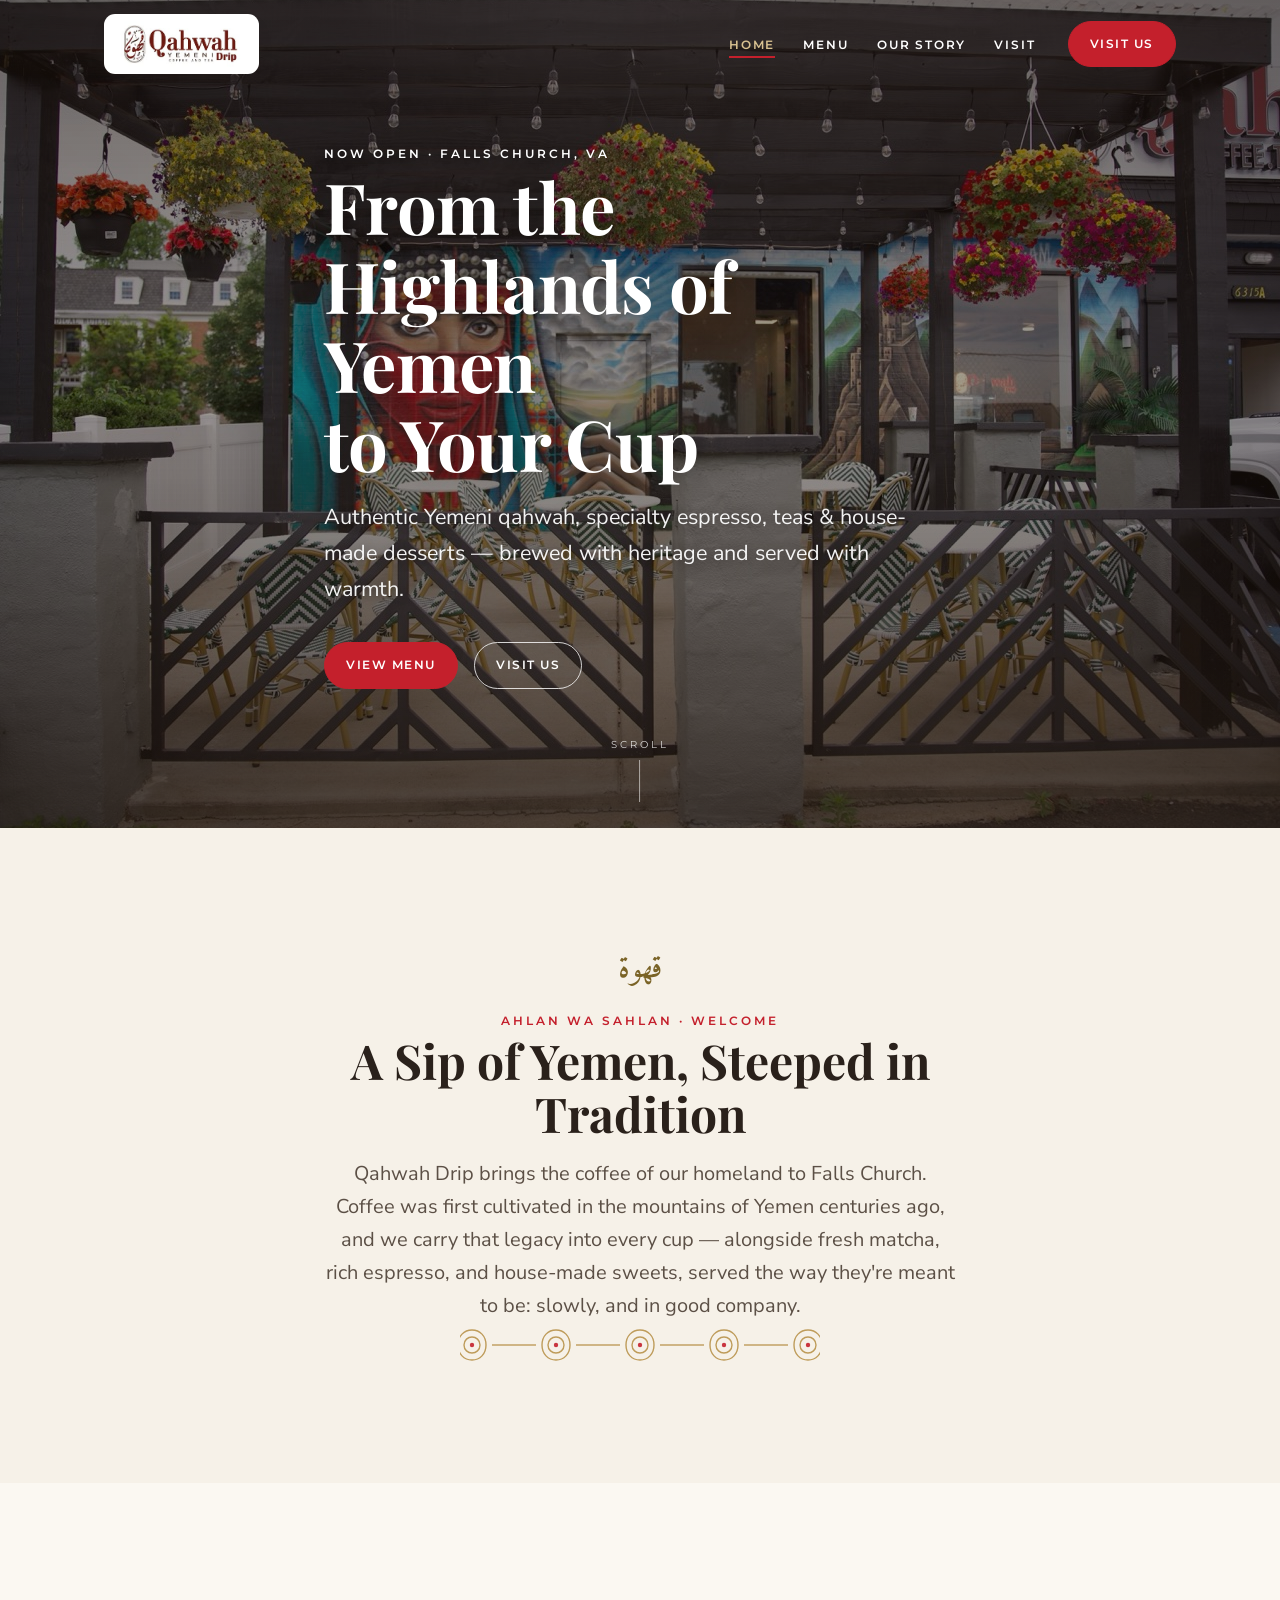
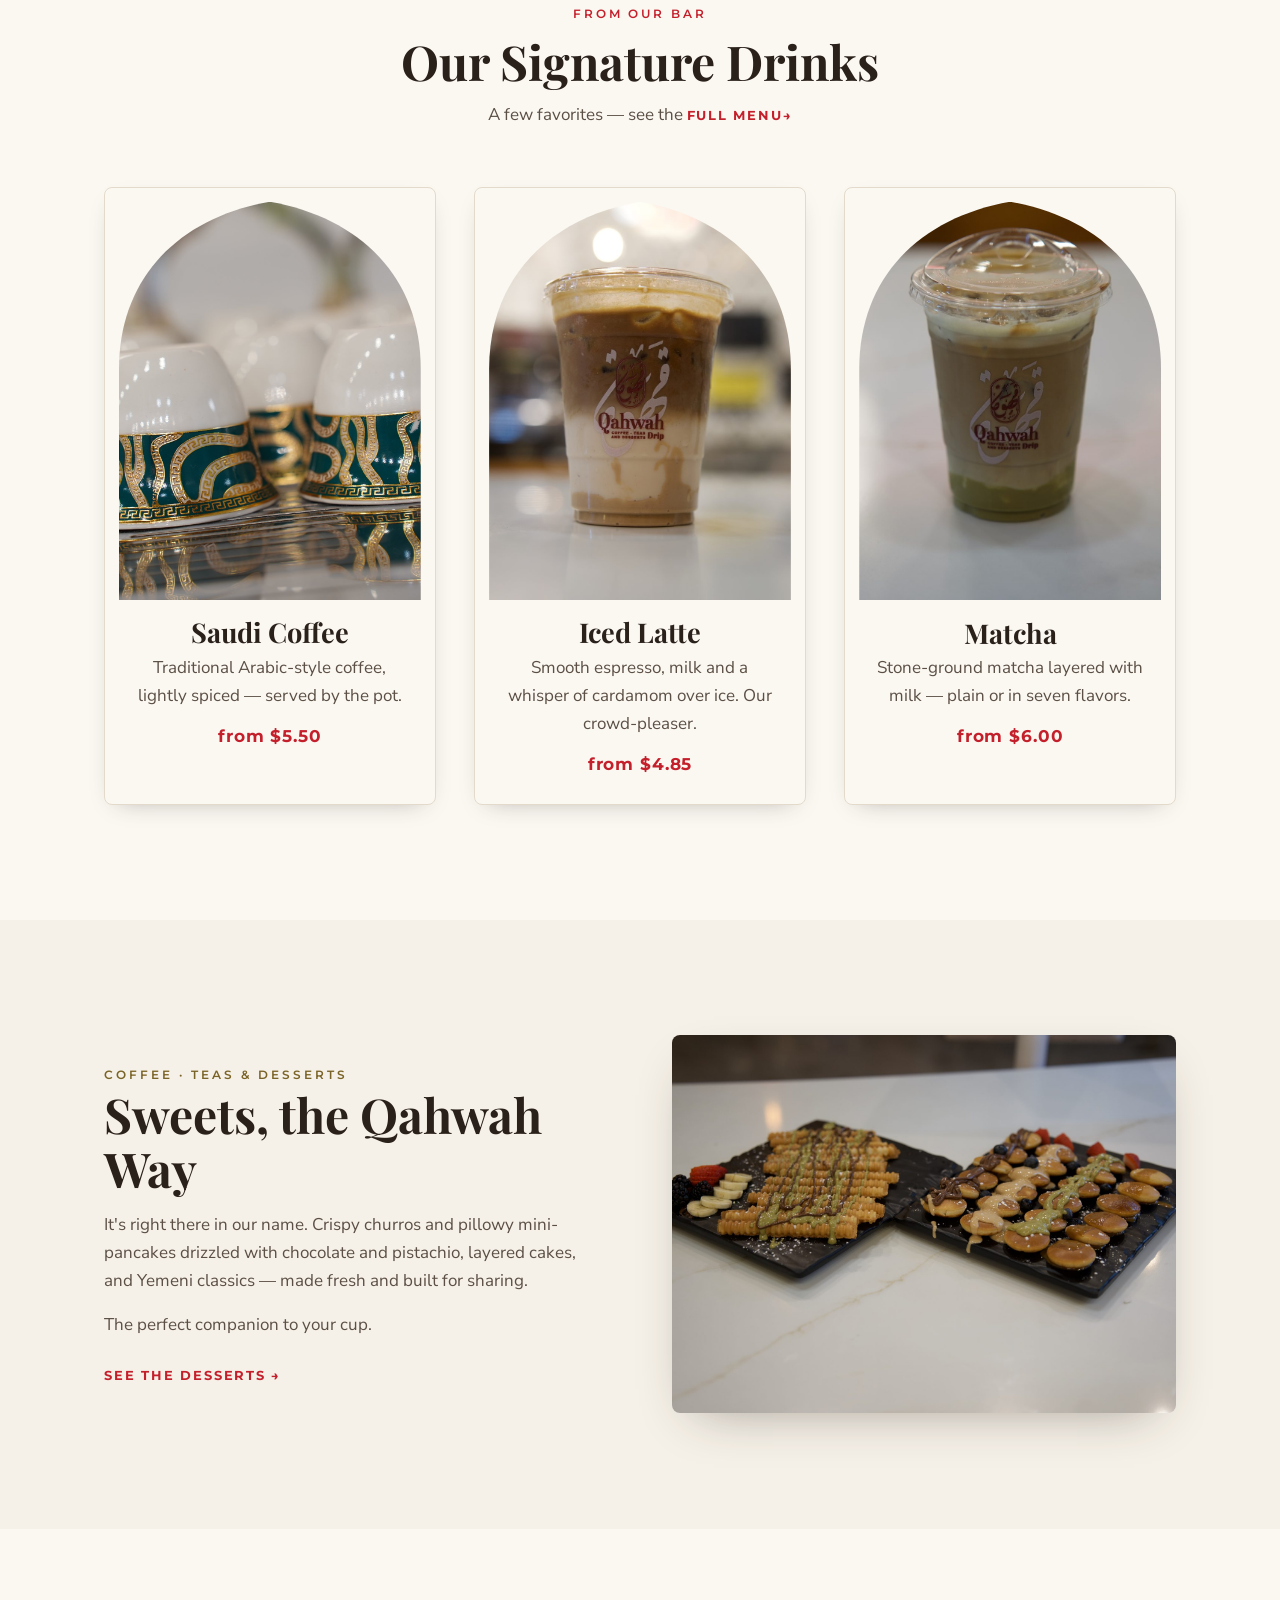
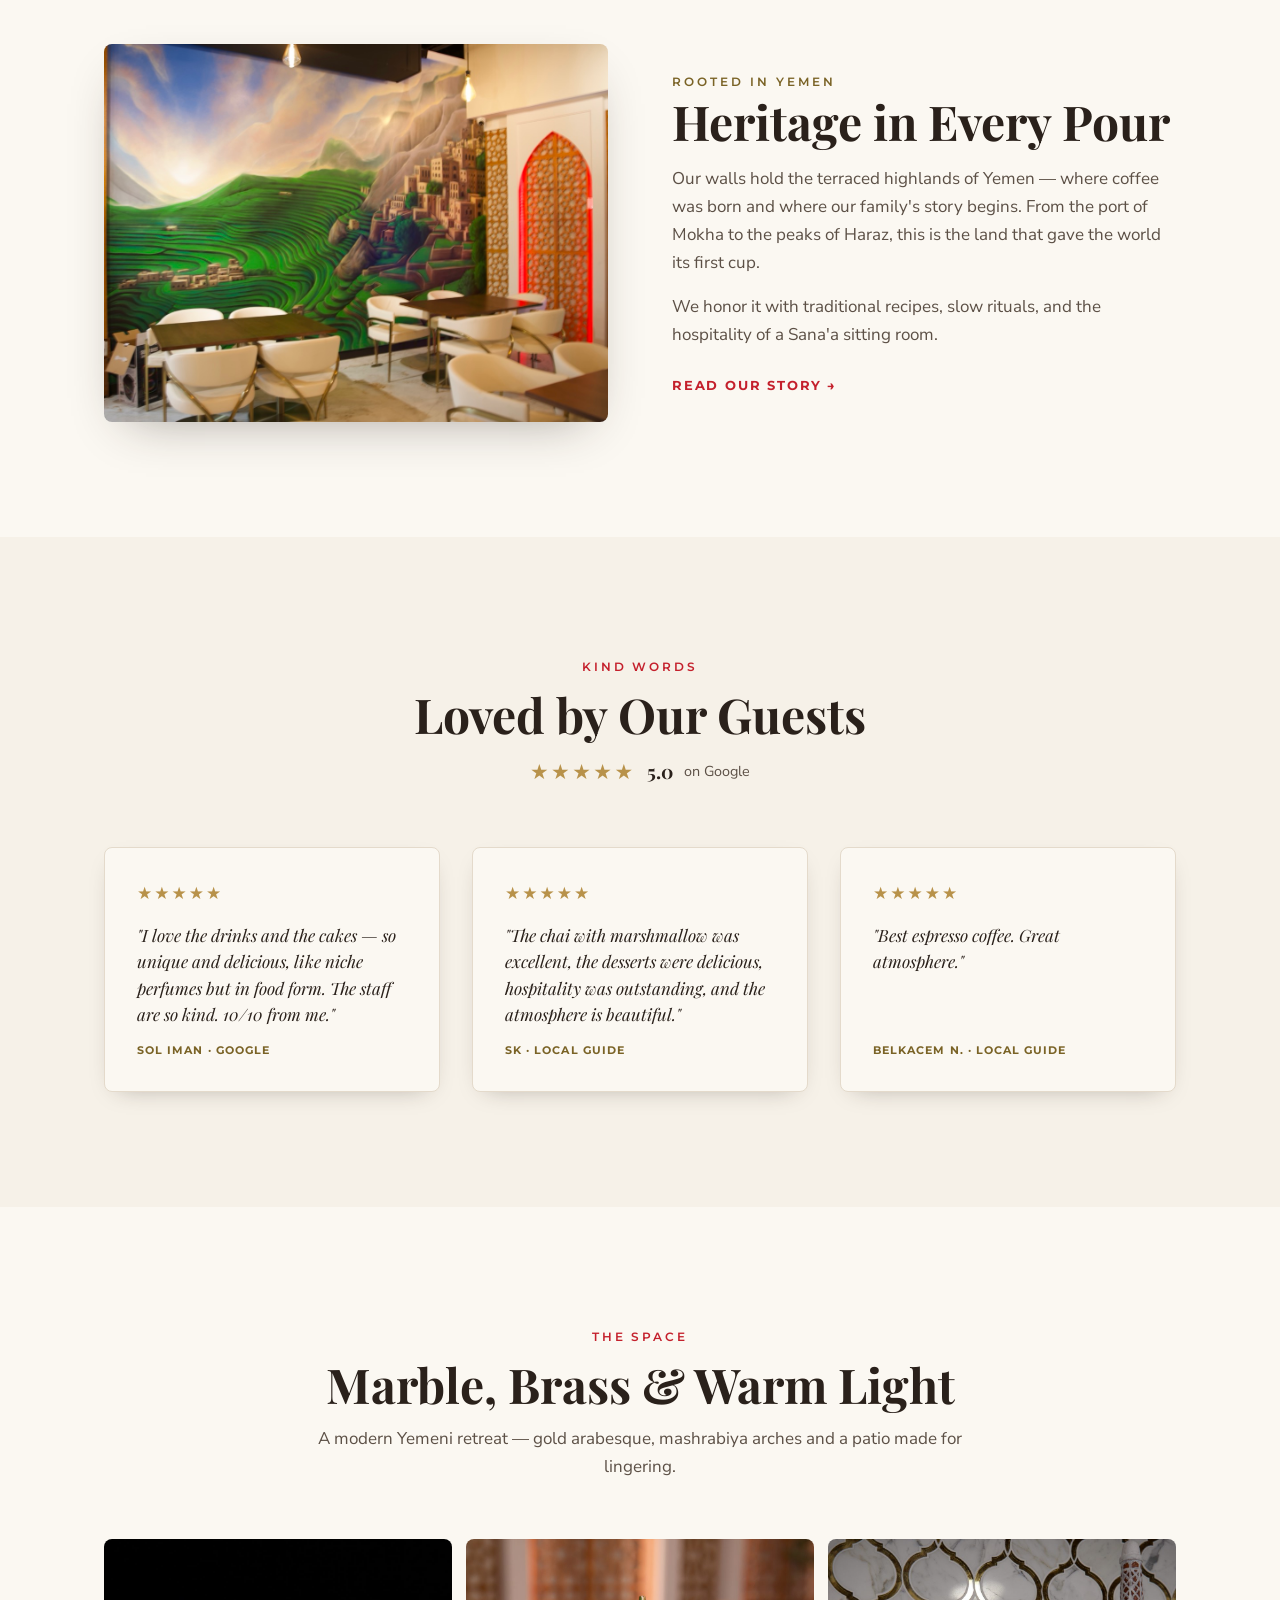
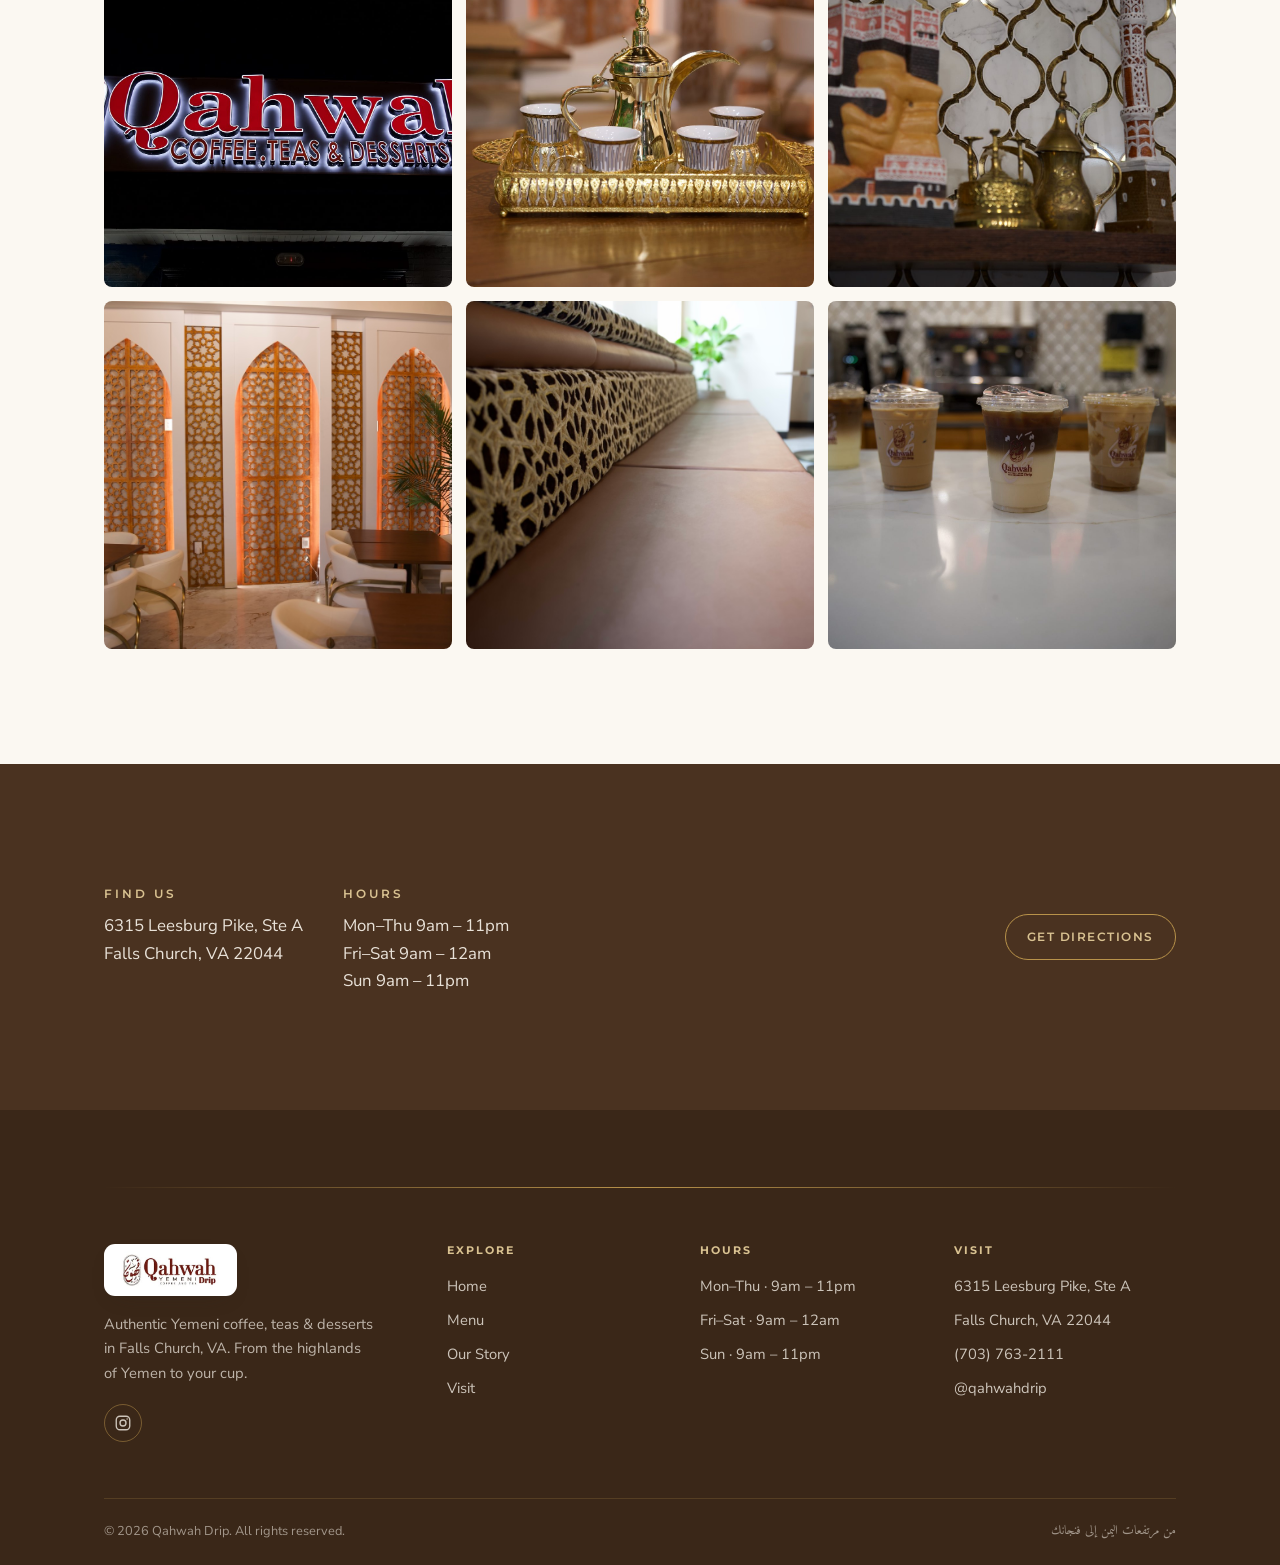
==== commit 2833571d: "Correct hours to match Google Business Profile Google listing shows: Mon–Thu 9am–11pm, Fri–Sat 9am–1" ====
--- a/site/public/index.html
+++ b/site/public/index.html
@@ -76,8 +76,8 @@
         "Wednesday",
         "Thursday"
       ],
-      "opens": "08:00",
-      "closes": "21:00"
+      "opens": "09:00",
+      "closes": "23:00"
     },
     {
       "@type": "OpeningHoursSpecification",
@@ -85,14 +85,14 @@
         "Friday",
         "Saturday"
       ],
-      "opens": "08:00",
-      "closes": "22:00"
+      "opens": "09:00",
+      "closes": "24:00"
     },
     {
       "@type": "OpeningHoursSpecification",
       "dayOfWeek": "Sunday",
-      "opens": "08:00",
-      "closes": "22:00"
+      "opens": "09:00",
+      "closes": "23:00"
     }
   ],
   "sameAs": [
@@ -342,7 +342,7 @@
           </div>
           <div class="item">
             <span class="kicker">Hours</span>
-            <p>Mon–Thu 8am – 9pm<br>Fri–Sun 8am – 10pm</p>
+            <p>Mon–Thu 9am – 11pm<br>Fri–Sat 9am – 12am<br>Sun 9am – 11pm</p>
           </div>
         </div>
         <a class="btn btn--brass" href="https://www.google.com/maps/dir/?api=1&amp;destination=6315%20Leesburg%20Pike%20Ste%20A%2C%20Falls%20Church%2C%20VA%2022044" target="_blank" rel="noopener">Get Directions</a>
@@ -374,8 +374,9 @@
         <div>
           <h3>Hours</h3>
           <ul>
-            <li>Mon–Thu · 8am – 9pm</li>
-            <li>Fri–Sun · 8am – 10pm</li>
+            <li>Mon–Thu · 9am – 11pm</li>
+            <li>Fri–Sat · 9am – 12am</li>
+            <li>Sun · 9am – 11pm</li>
           </ul>
         </div>
         <div>
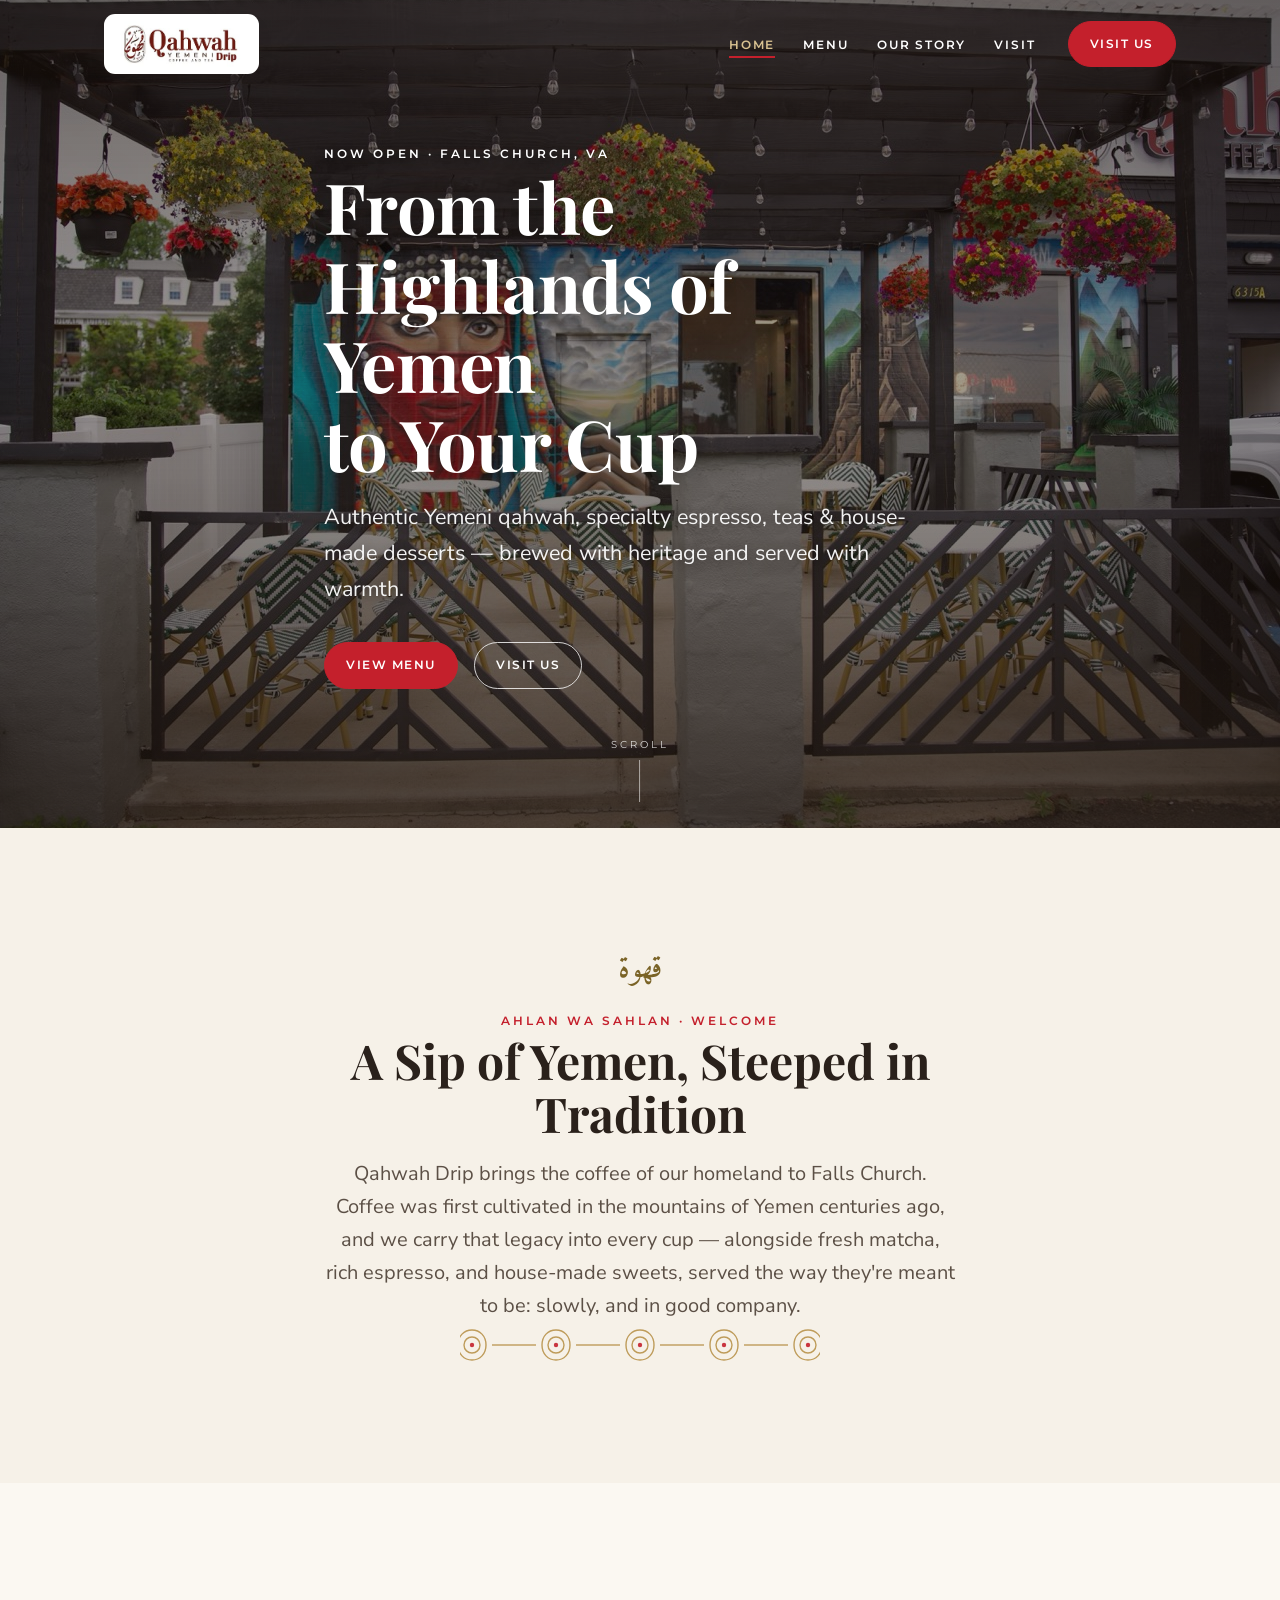
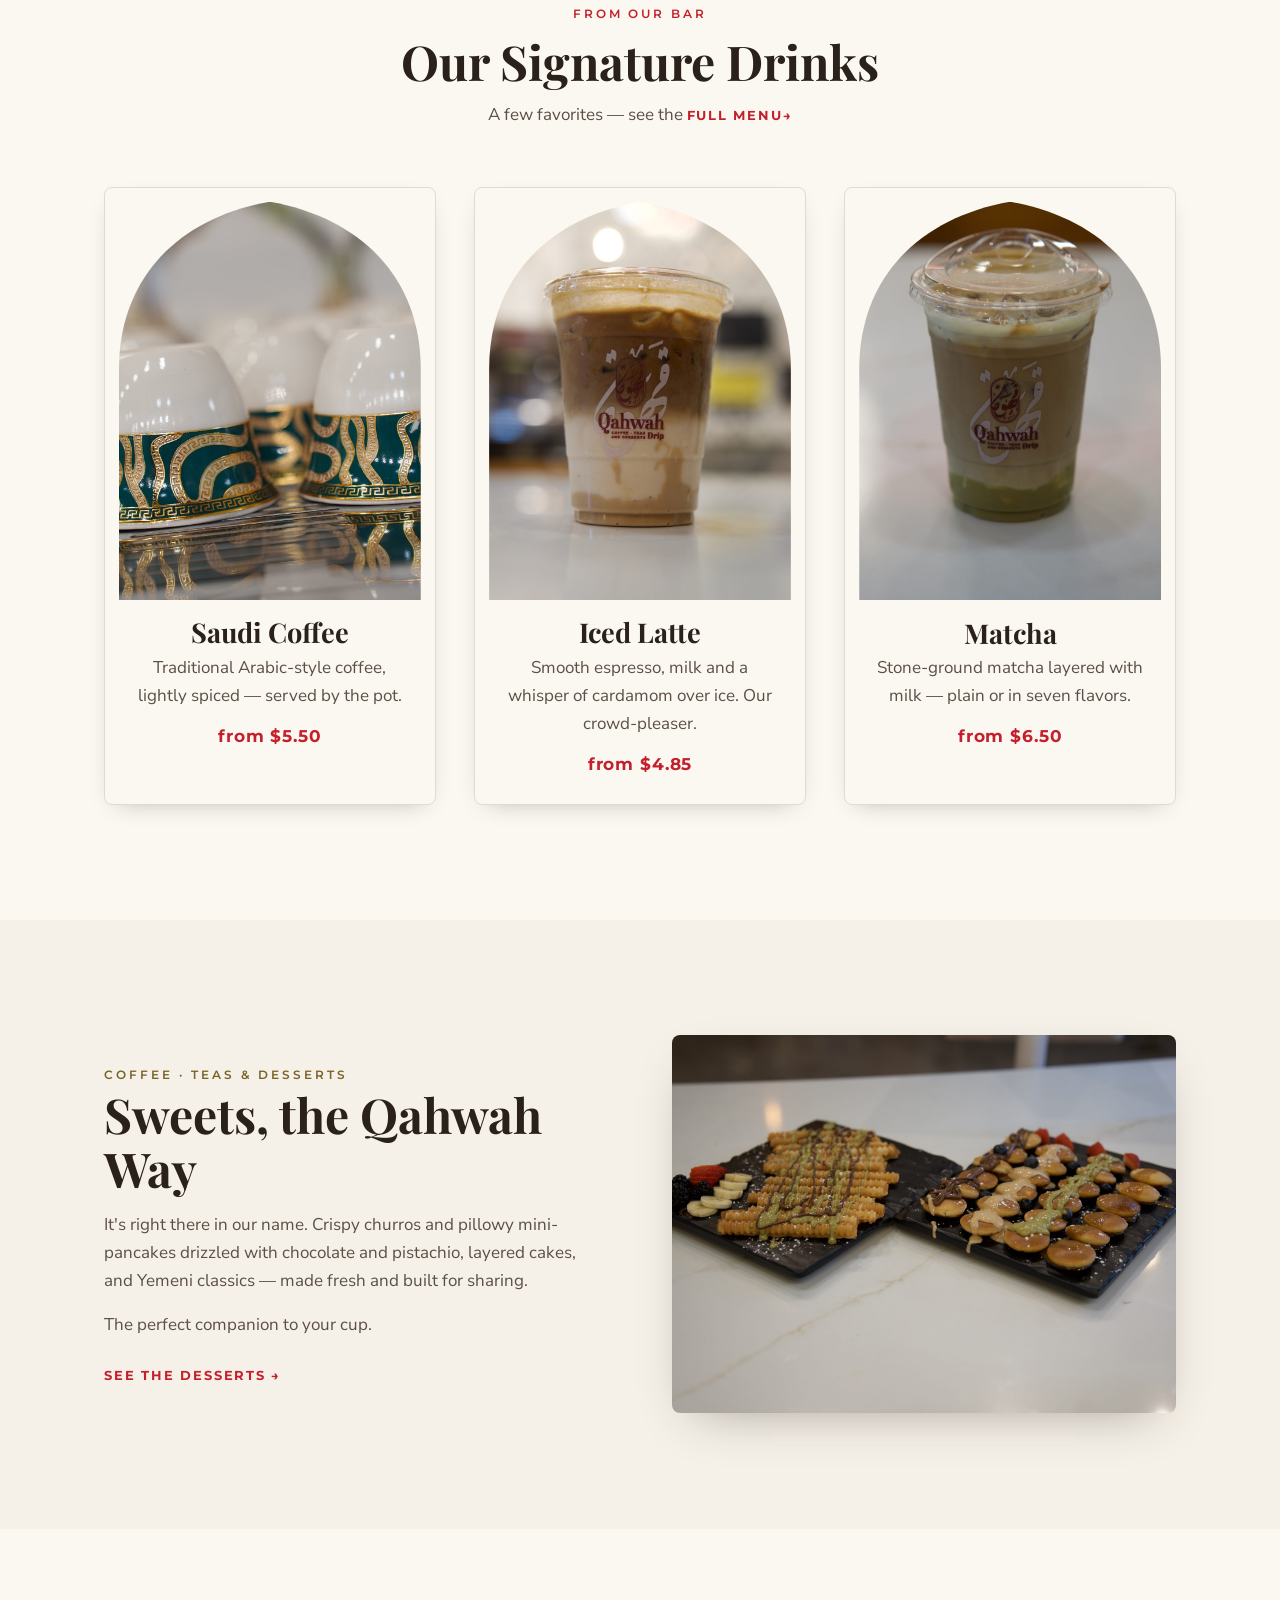
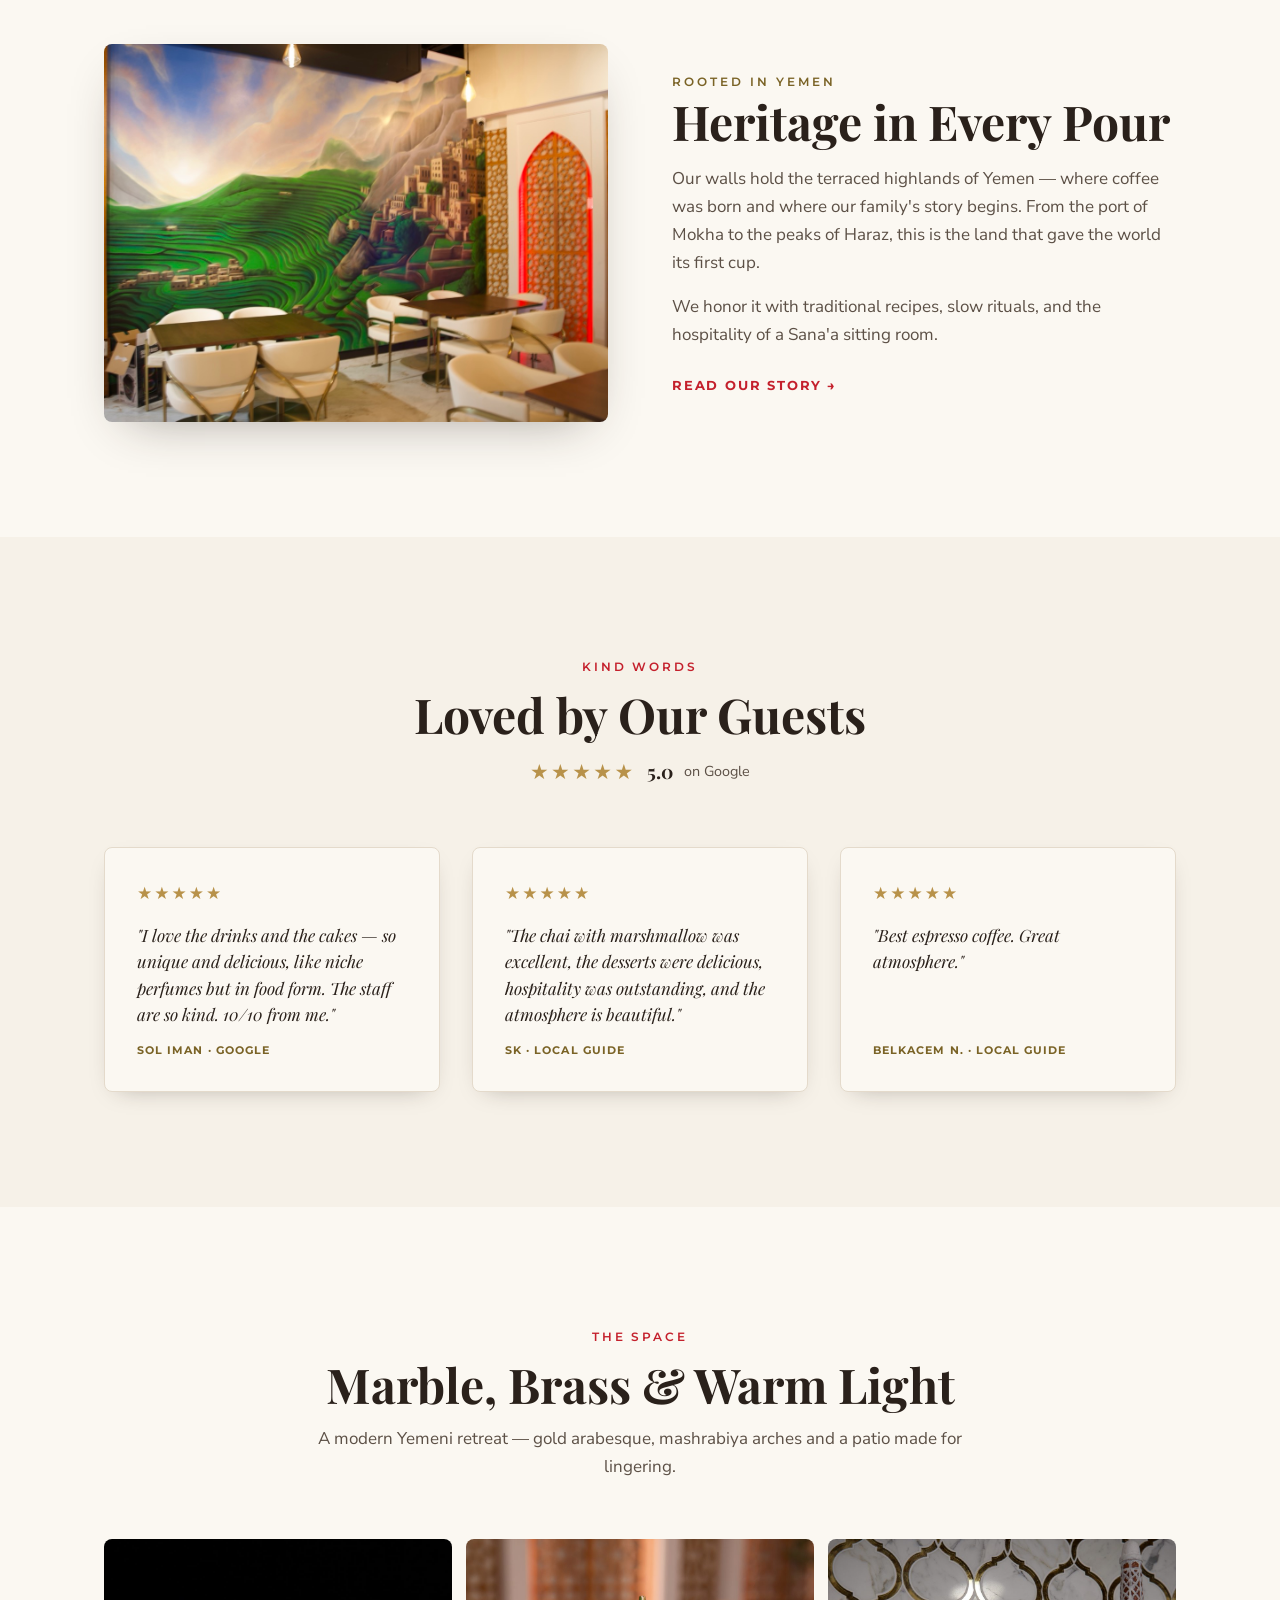
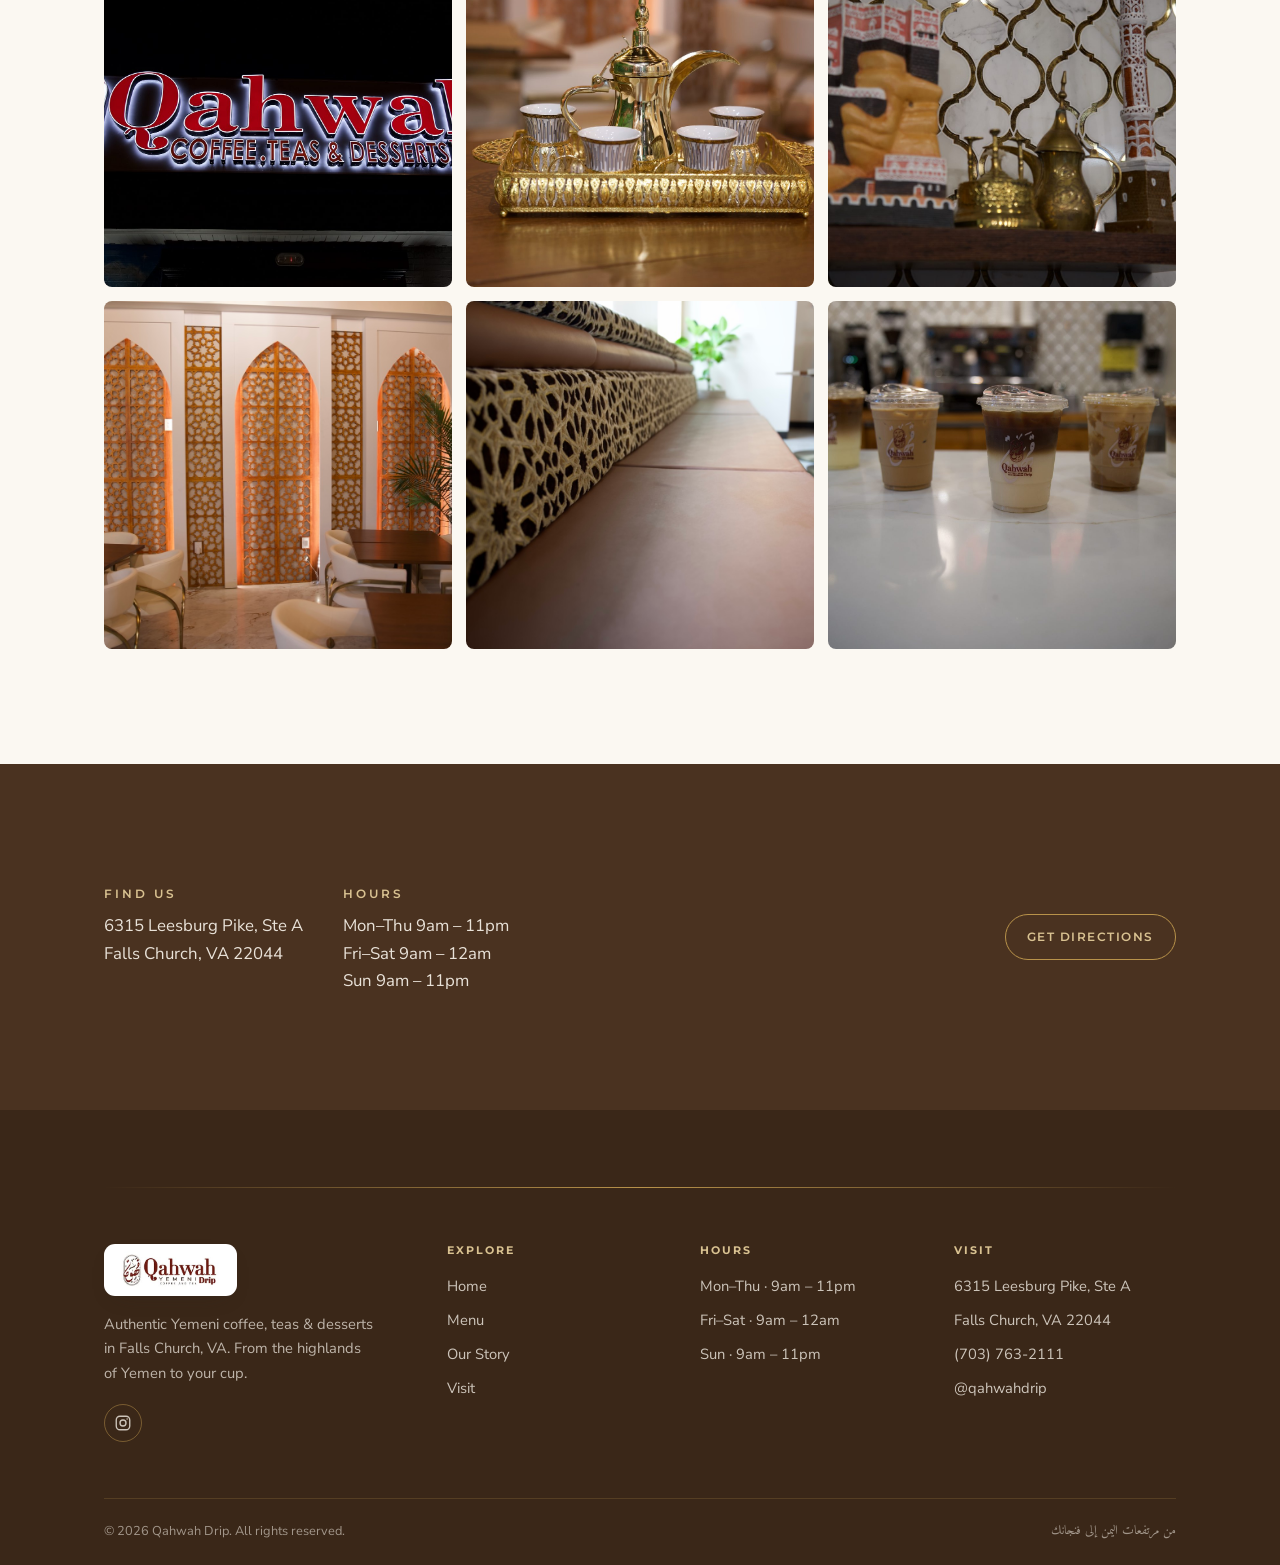
==== commit 5fd1344d: "Menu v2: full rebuild from the complete printed menu - Espresso: add Mocha, White Mocha, Caramel (4." ====
--- a/site/public/index.html
+++ b/site/public/index.html
@@ -250,7 +250,7 @@
             <div class="card__body">
               <h3>Matcha</h3>
               <p>Stone-ground matcha layered with milk — plain or in seven flavors.</p>
-              <div class="card__price">from $6.00</div>
+              <div class="card__price">from $6.50</div>
             </div>
           </article>
         </div>
--- a/site/public/css/styles.css
+++ b/site/public/css/styles.css
@@ -318,6 +318,7 @@
 .addon-note { text-align:center; margin-top:1.4rem; font-family:var(--label); font-weight:700; letter-spacing:.04em; color:var(--ink-soft); font-size:.85rem; }
 .milk-note { display:block; width:max-content; max-width:100%; margin:1.6rem auto 0; padding:.7rem 1.4rem; border:1px solid var(--brass); border-radius:999px; background:var(--linen); text-align:center; font-family:var(--label); font-weight:700; letter-spacing:.03em; color:var(--ink); font-size:.85rem; }
 .milk-note strong { color:var(--red); }
+.iced { color:#5aa7d8; font-size:.85em; margin-left:.25em; }
 
 .specialty { display:grid; grid-template-columns: 0.9fr 1.1fr; gap: clamp(1.5rem,4vw,3.5rem); align-items:center; background: var(--linen); border:1px solid var(--line); border-radius: var(--radius); overflow:hidden; box-shadow: var(--shadow-sm); }
 .specialty img { width:100%; height:100%; object-fit:cover; aspect-ratio: 4/3; }
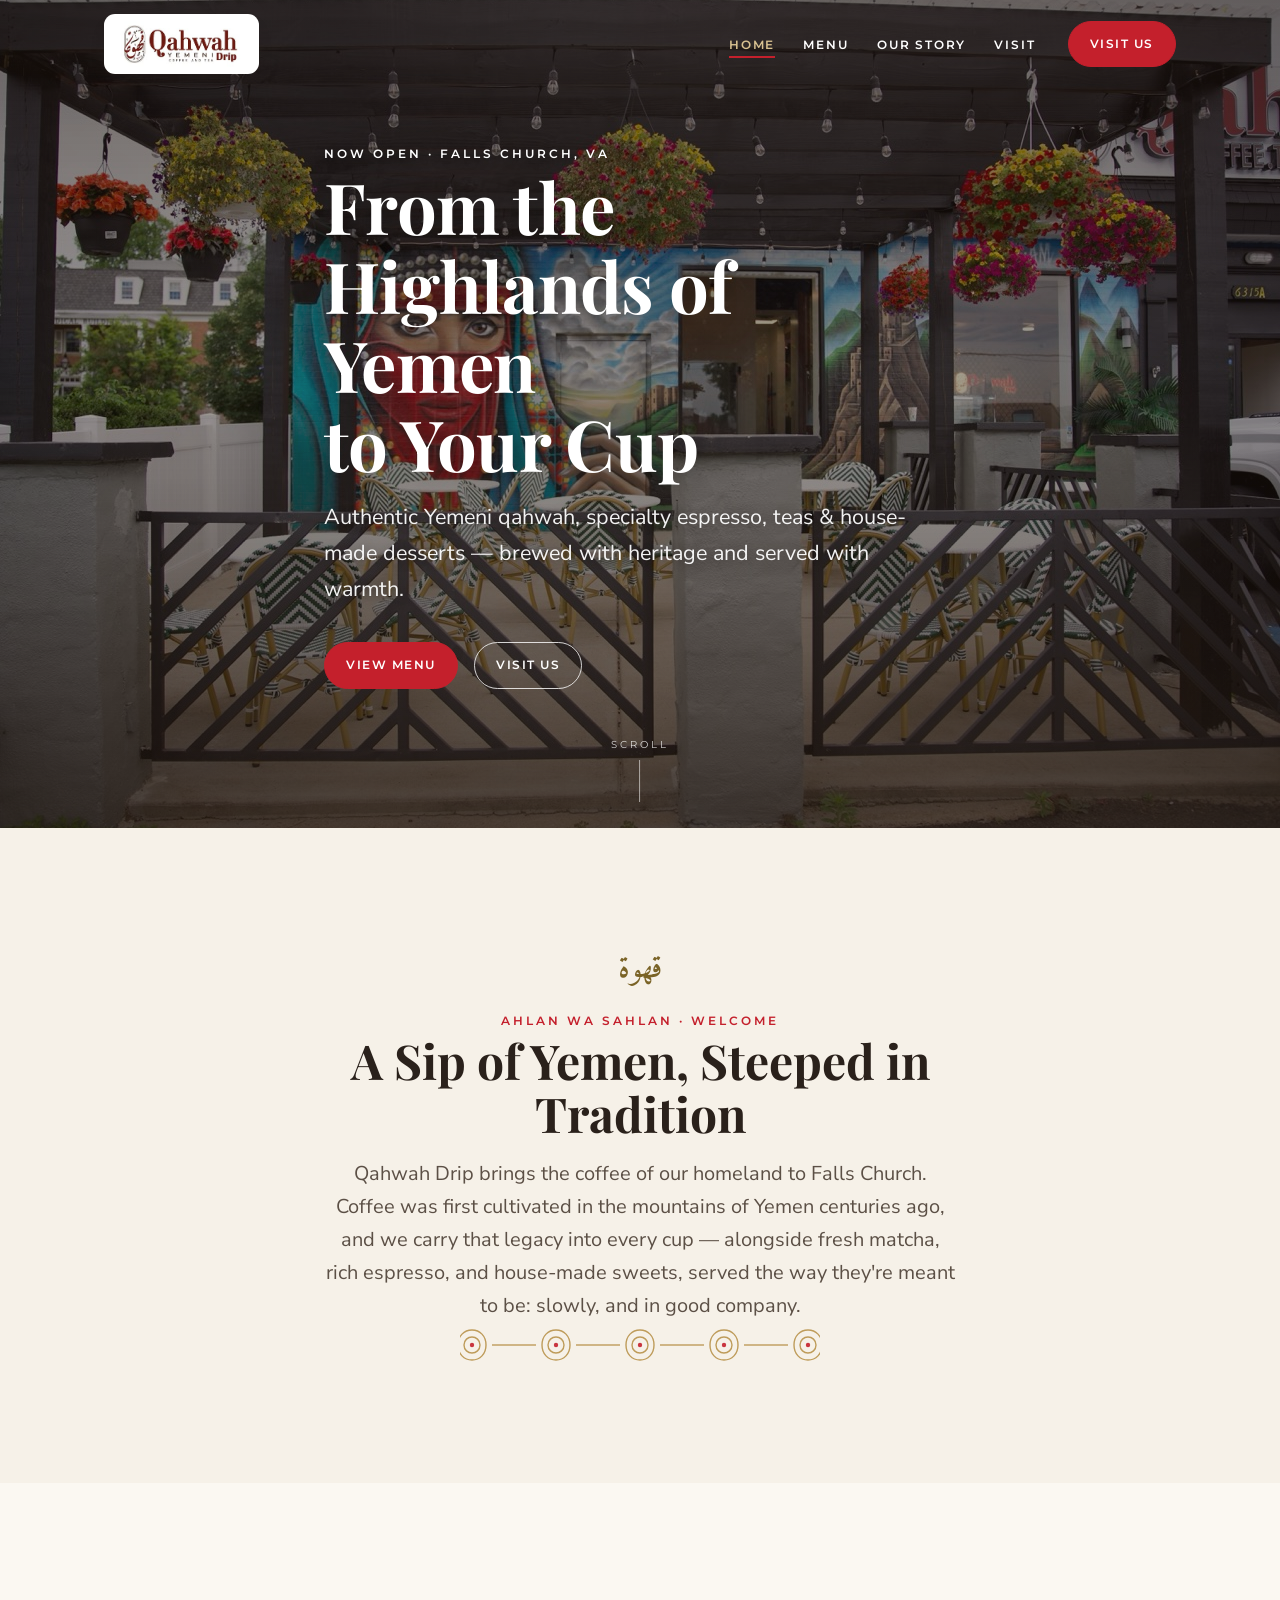
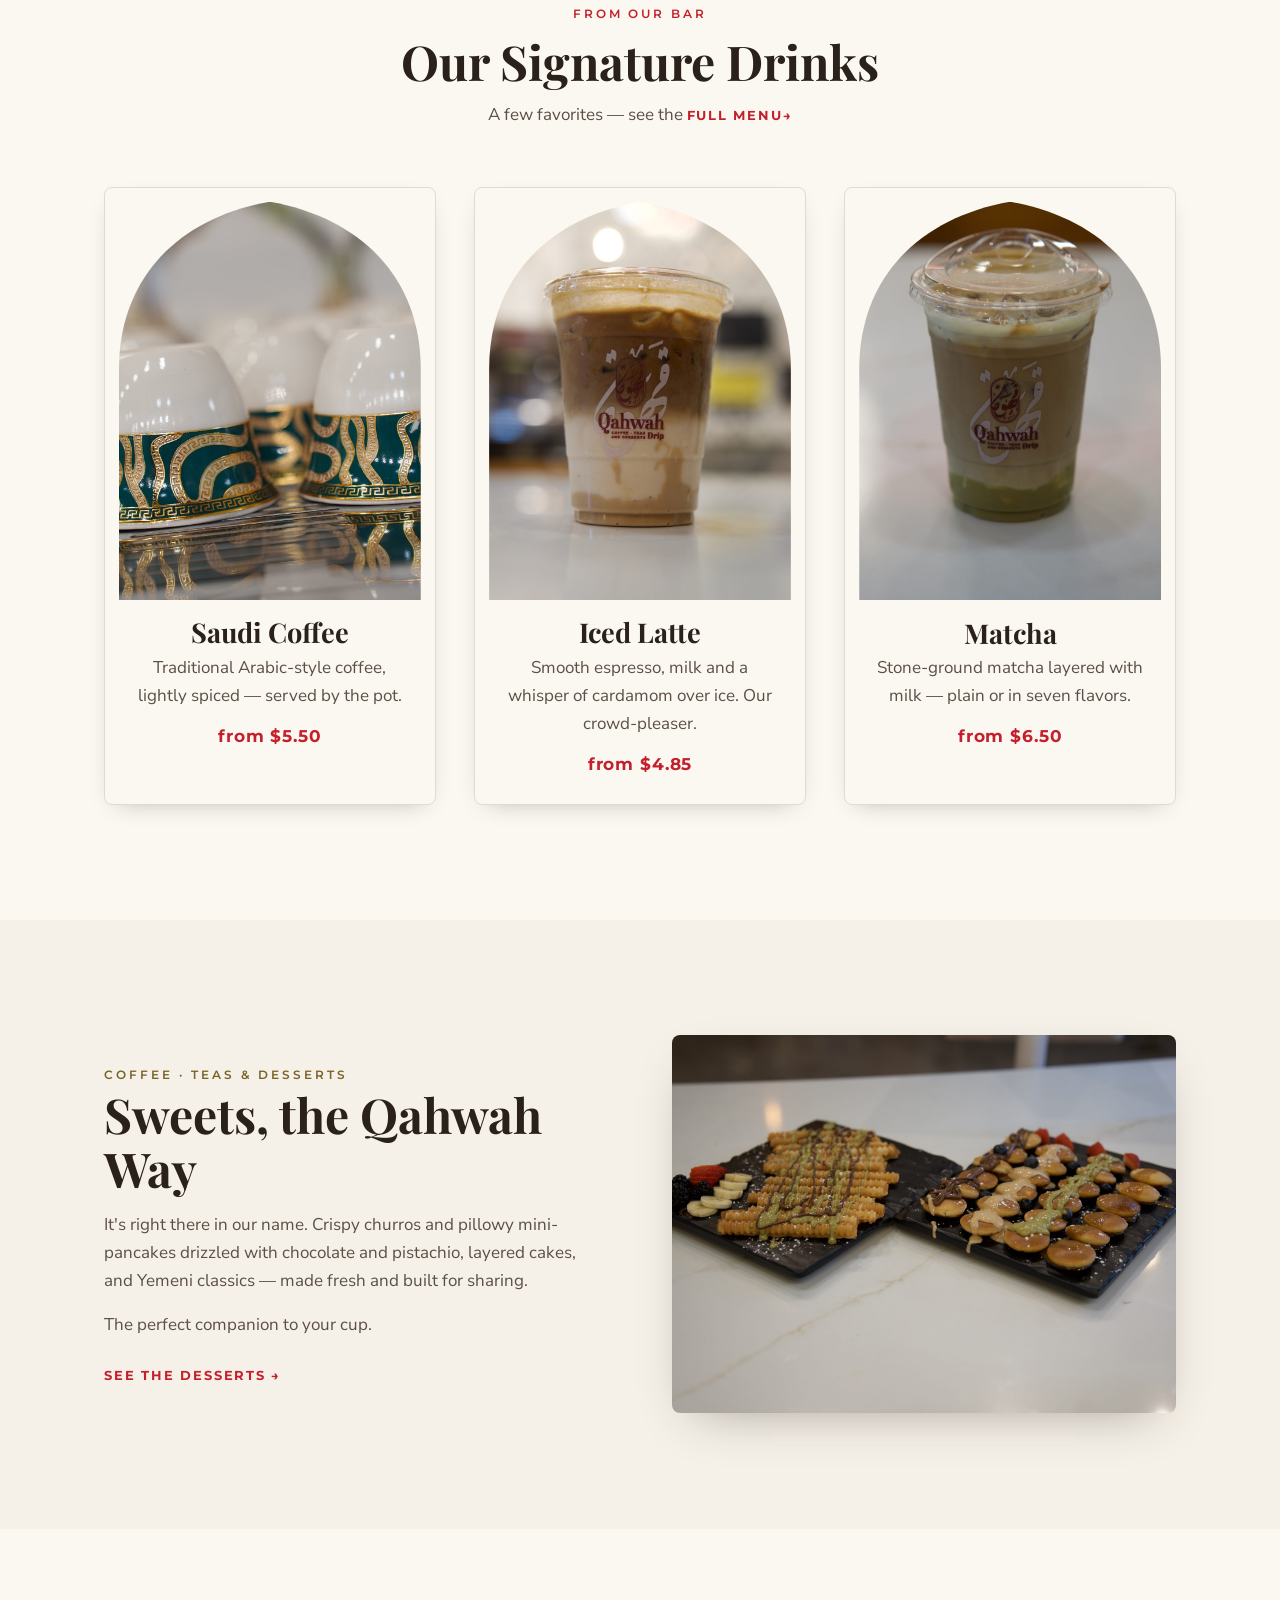
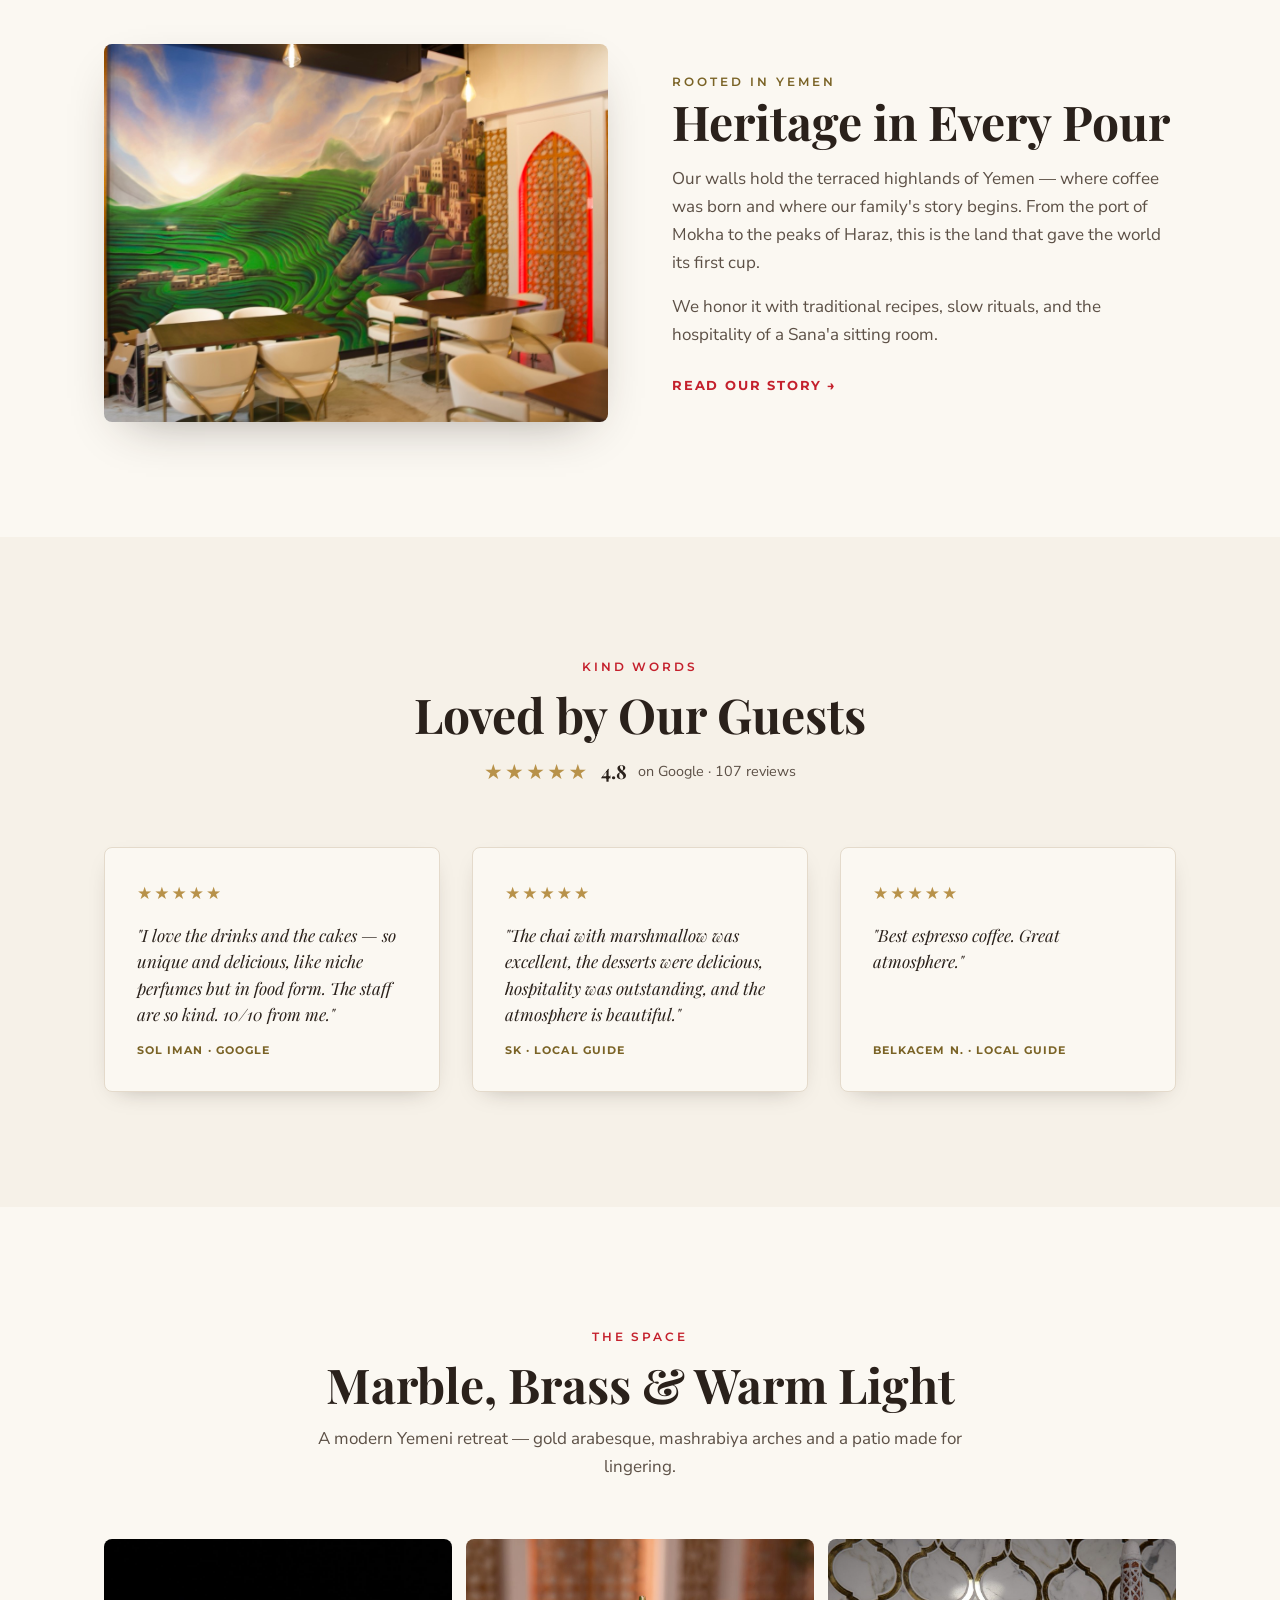
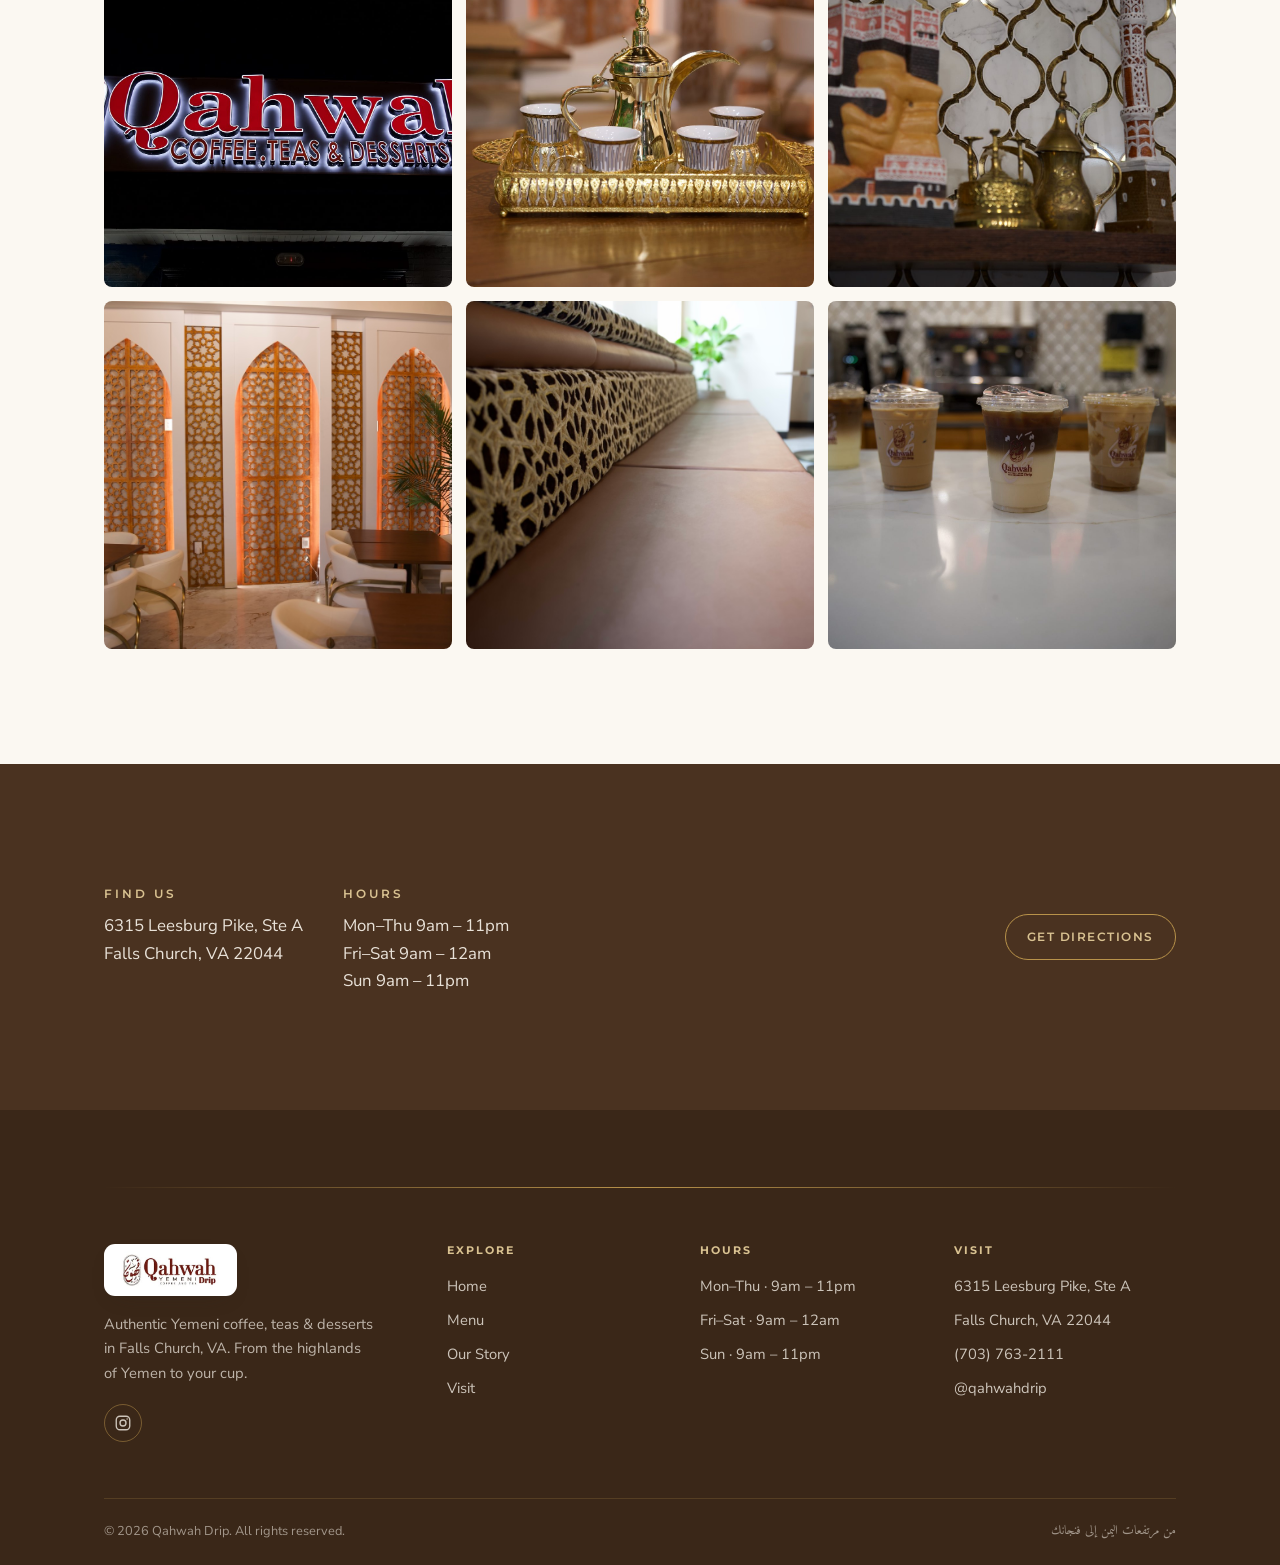
==== commit 8952bda1: "Sync rating and hours with Google Business Profile Update aggregateRating to 4.8/107 reviews (was 5." ====
--- a/site/public/index.html
+++ b/site/public/index.html
@@ -108,8 +108,8 @@
   ],
   "aggregateRating": {
     "@type": "AggregateRating",
-    "ratingValue": "5.0",
-    "reviewCount": "4",
+    "ratingValue": "4.8",
+    "reviewCount": "107",
     "bestRating": "5"
   },
   "review": [
@@ -160,7 +160,7 @@
   <link rel="preconnect" href="https://fonts.gstatic.com" crossorigin>
   <link href="https://fonts.googleapis.com/css2?family=Playfair+Display:ital,wght@0,500;0,700;0,800;1,500&family=Nunito+Sans:wght@400;600;700&family=Montserrat:wght@600;700&family=Amiri:wght@400;700&display=swap" rel="stylesheet">
   <link rel="icon" type="image/png" href="images/favicon.png" />
-  <link rel="stylesheet" href="css/styles.css" />
+  <link rel="stylesheet" href="css/styles.css?v=2" />
 </head>
 <body>
   <a class="skip-link" href="#main">Skip to content</a>
@@ -291,7 +291,7 @@
         <div class="sec-head reveal">
           <span class="kicker">Kind Words</span>
           <h2>Loved by Our Guests</h2>
-          <div class="rating-line"><span class="stars">★★★★★</span><b>5.0</b><span>on Google</span></div>
+          <div class="rating-line"><span class="stars">★★★★★</span><b>4.8</b><span>on Google · 107 reviews</span></div>
         </div>
         <div class="reviews">
           <figure class="review reveal">
@@ -396,6 +396,6 @@
     </div>
   </footer>
 
-  <script src="js/main.js"></script>
+  <script src="js/main.js?v=2"></script>
 </body>
 </html>
